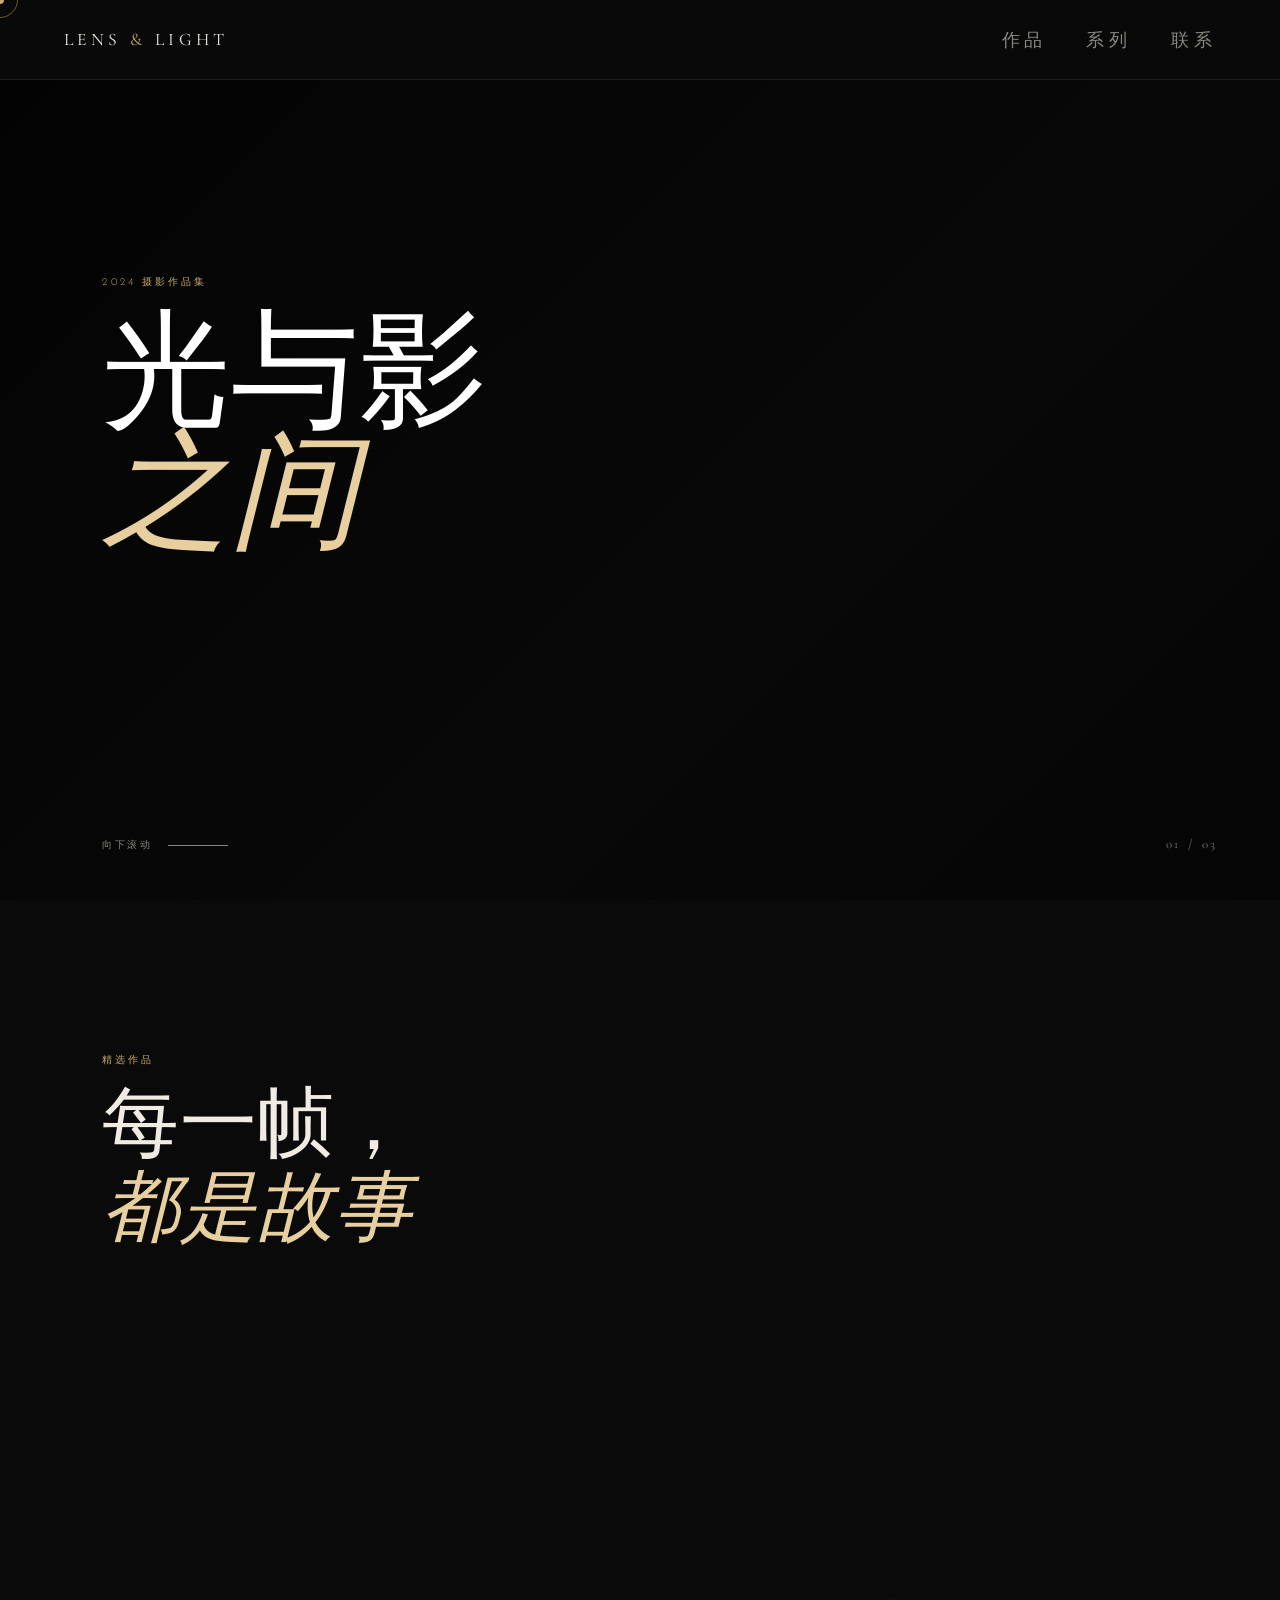
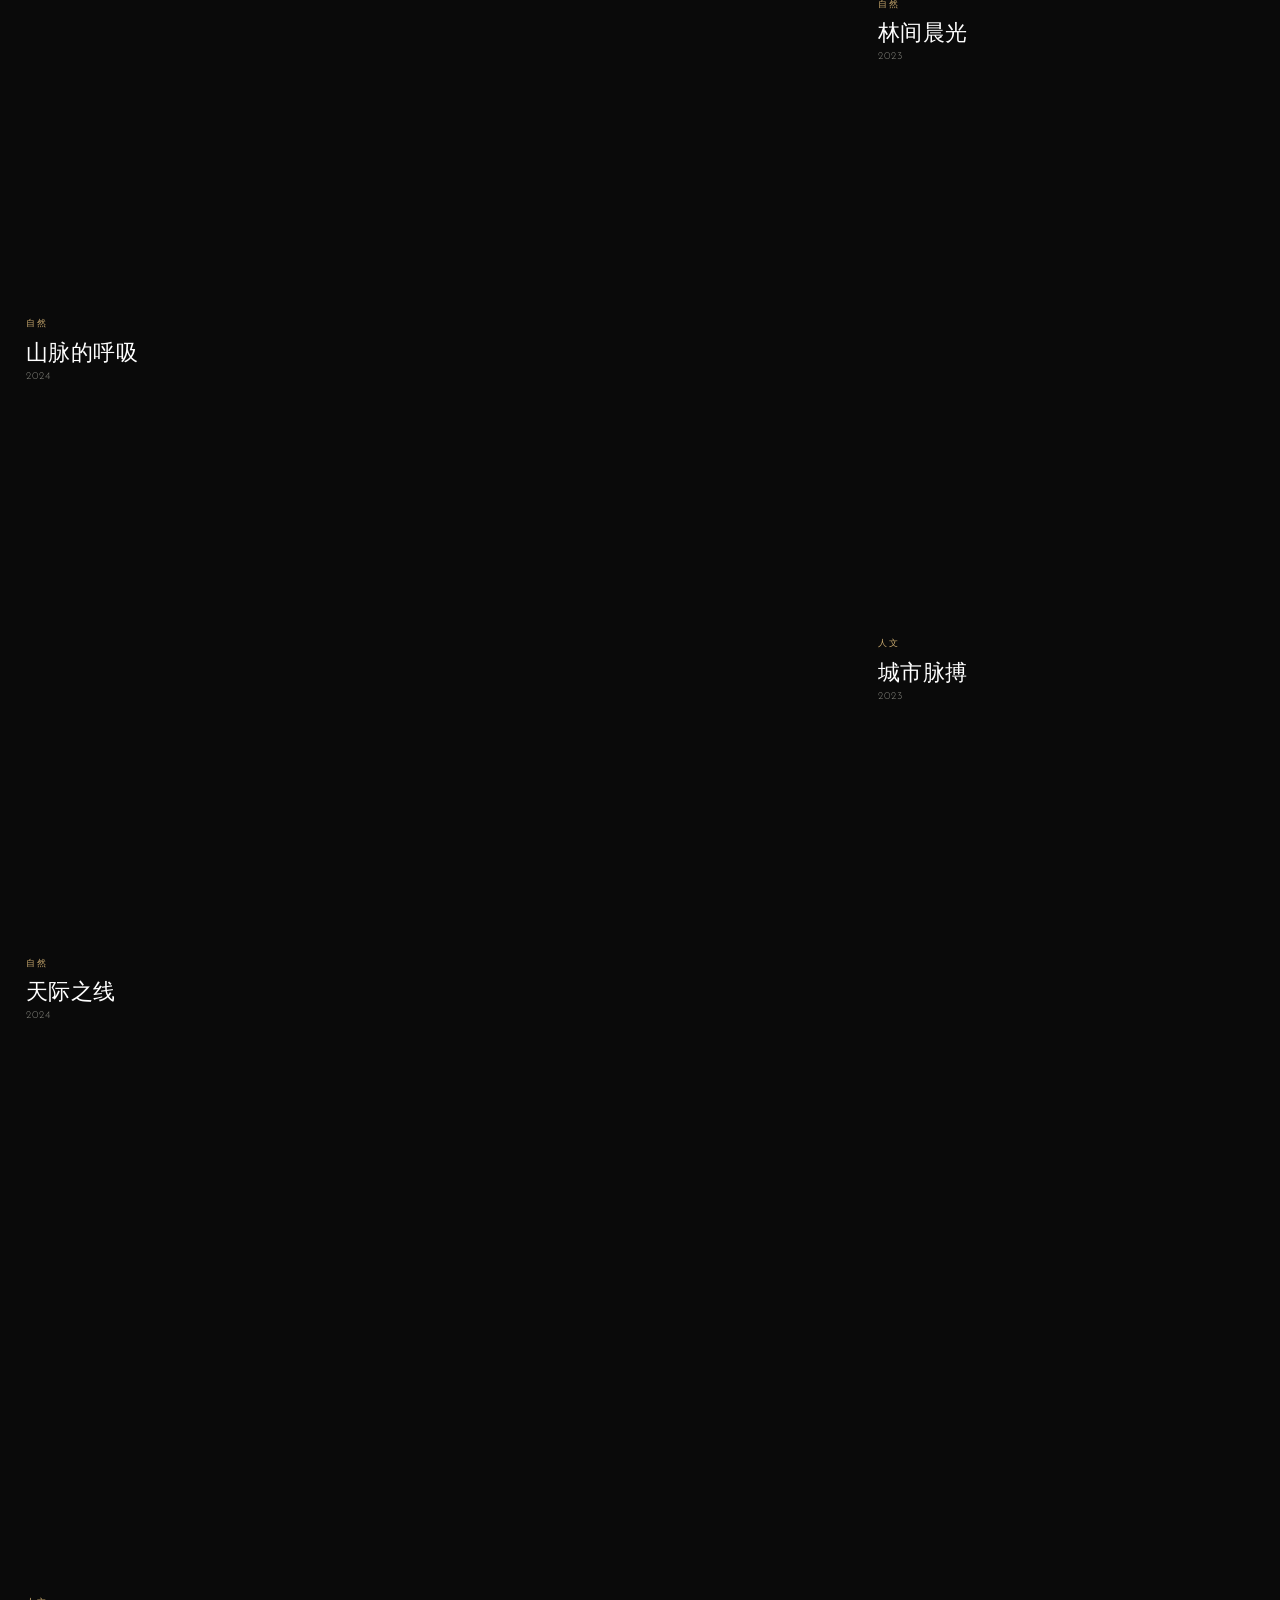
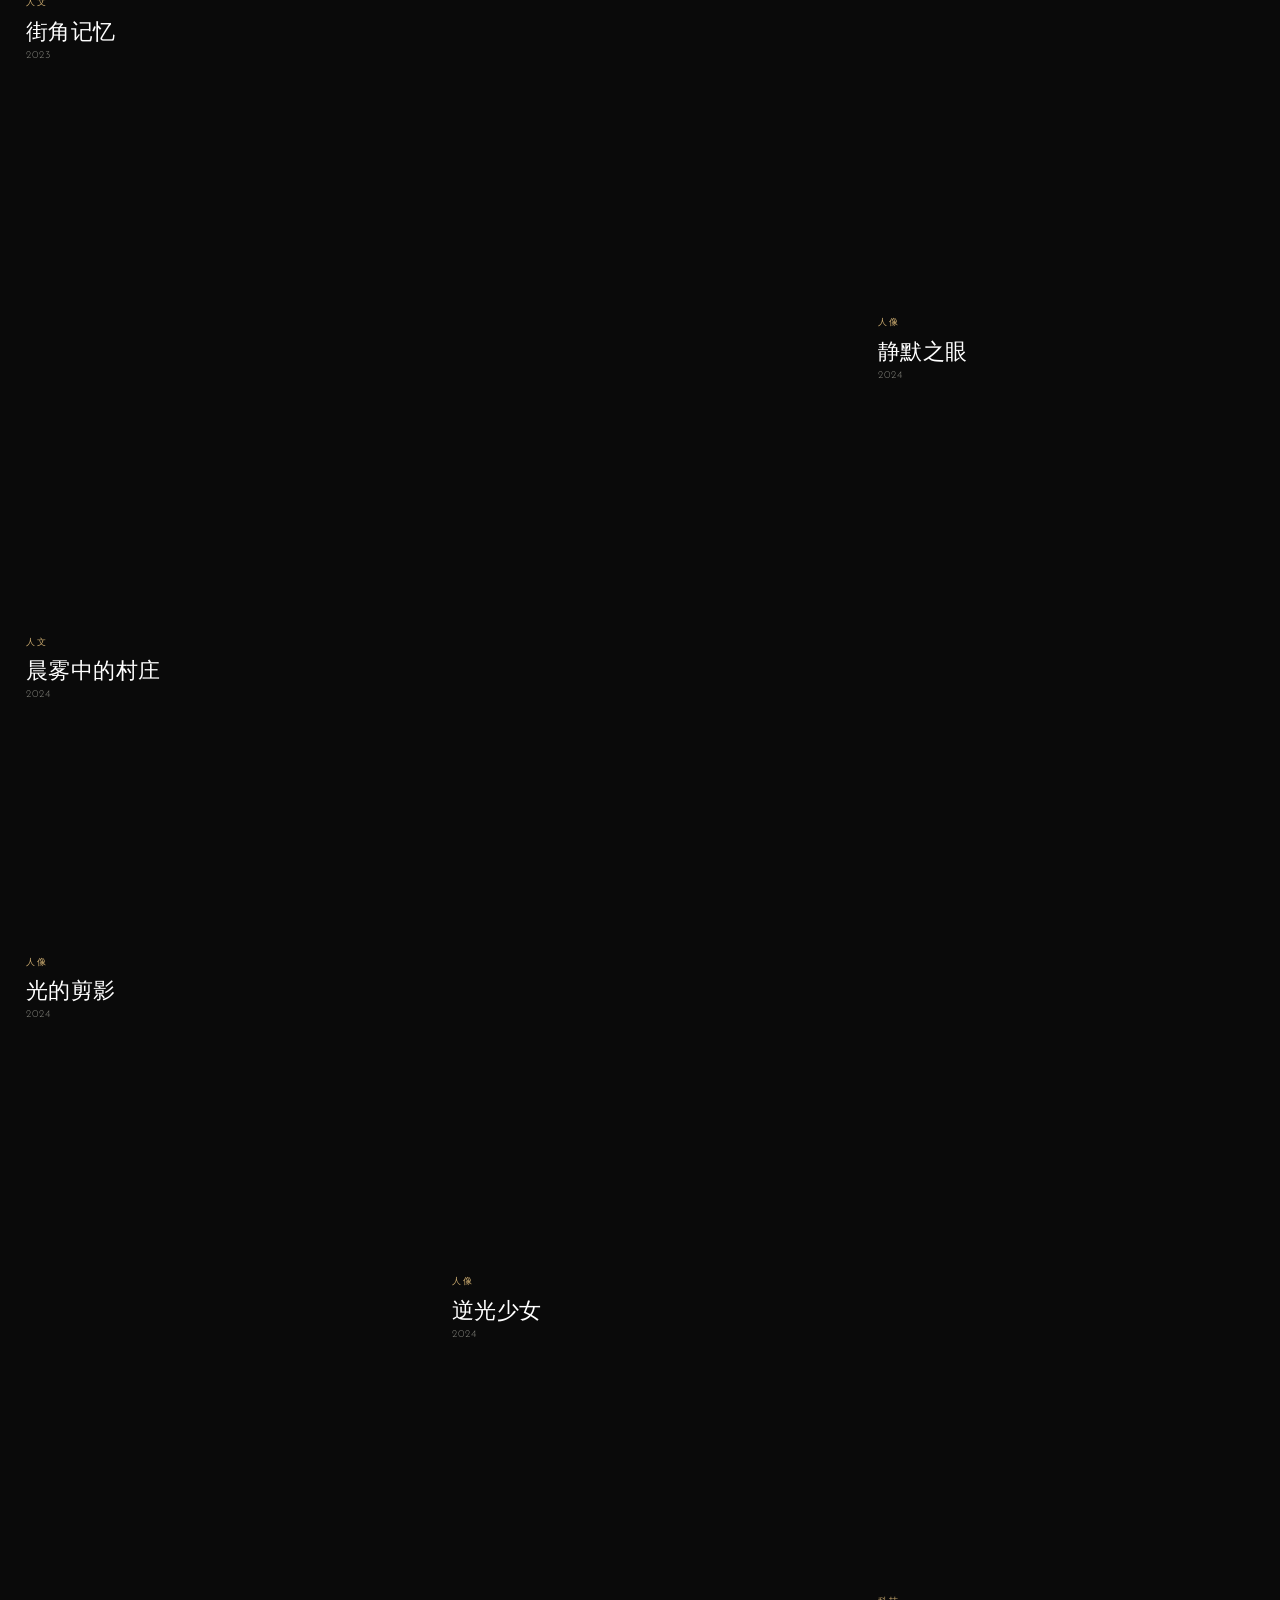
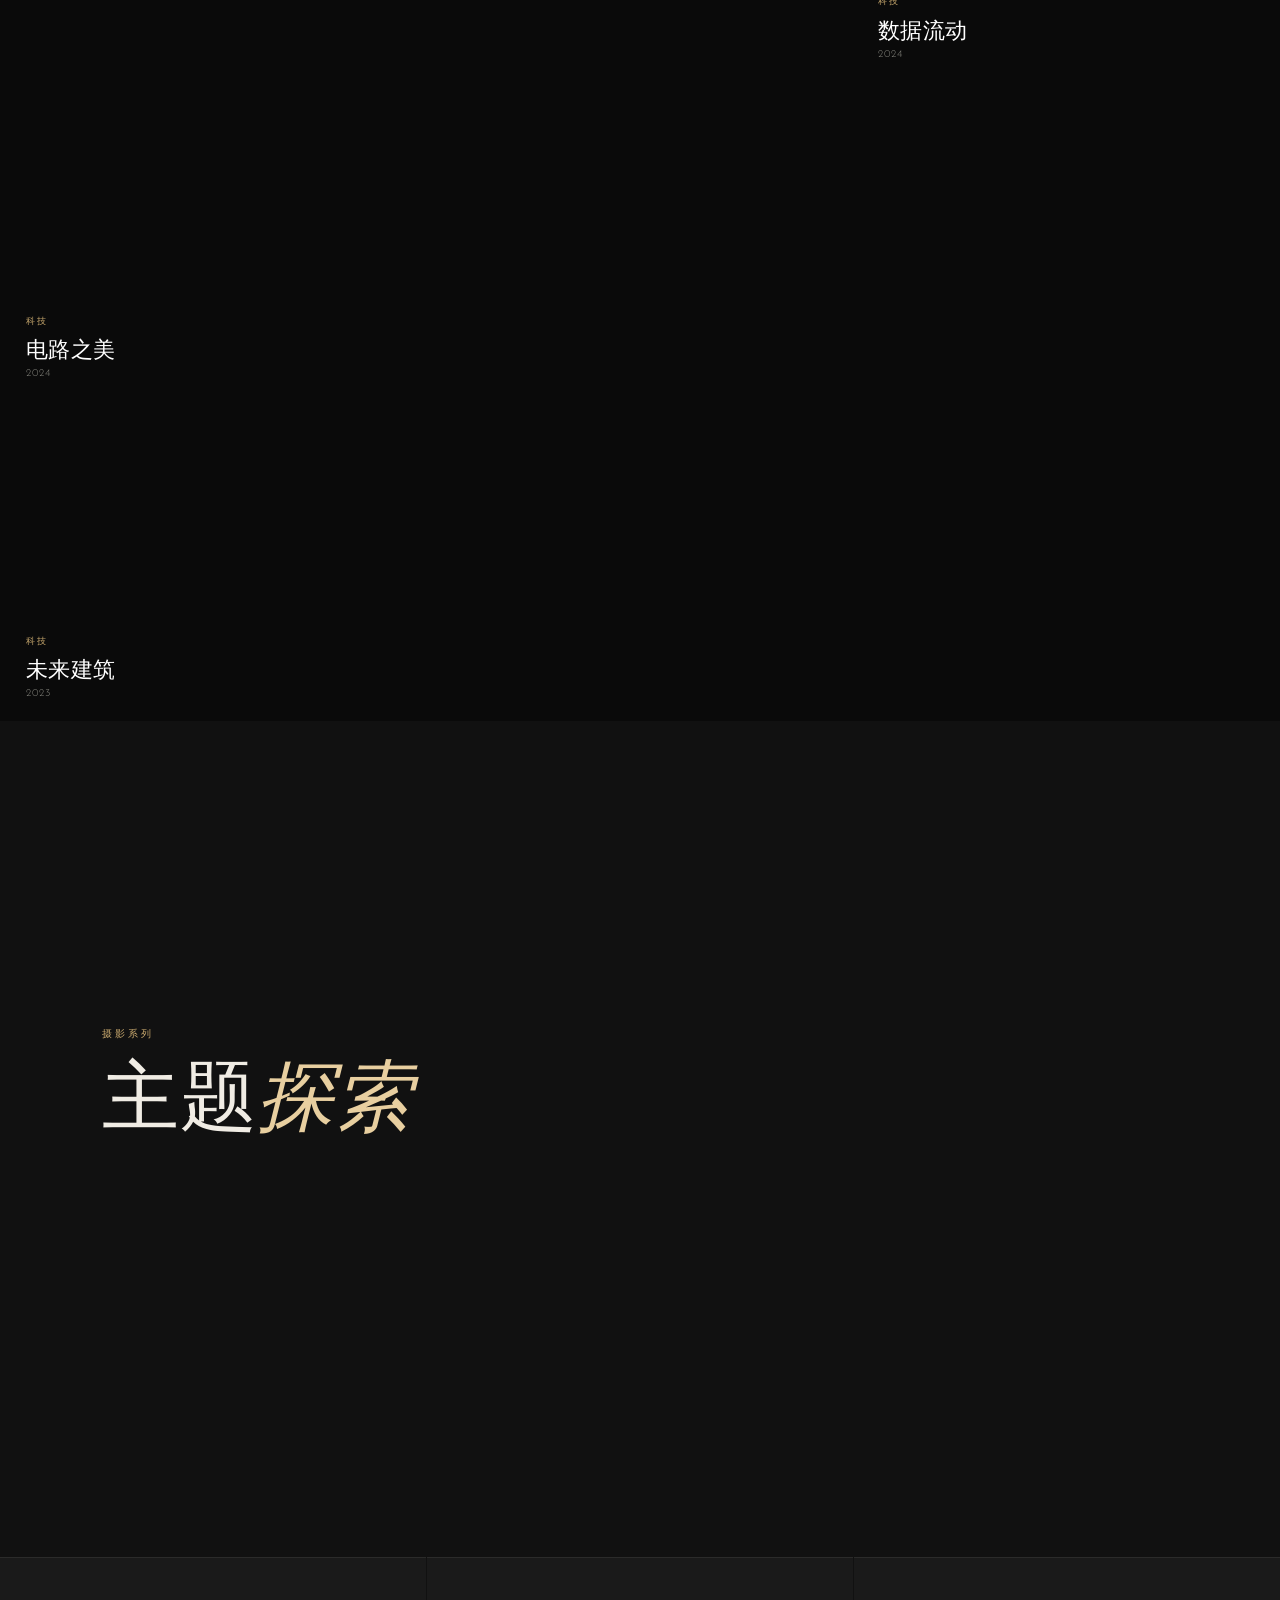
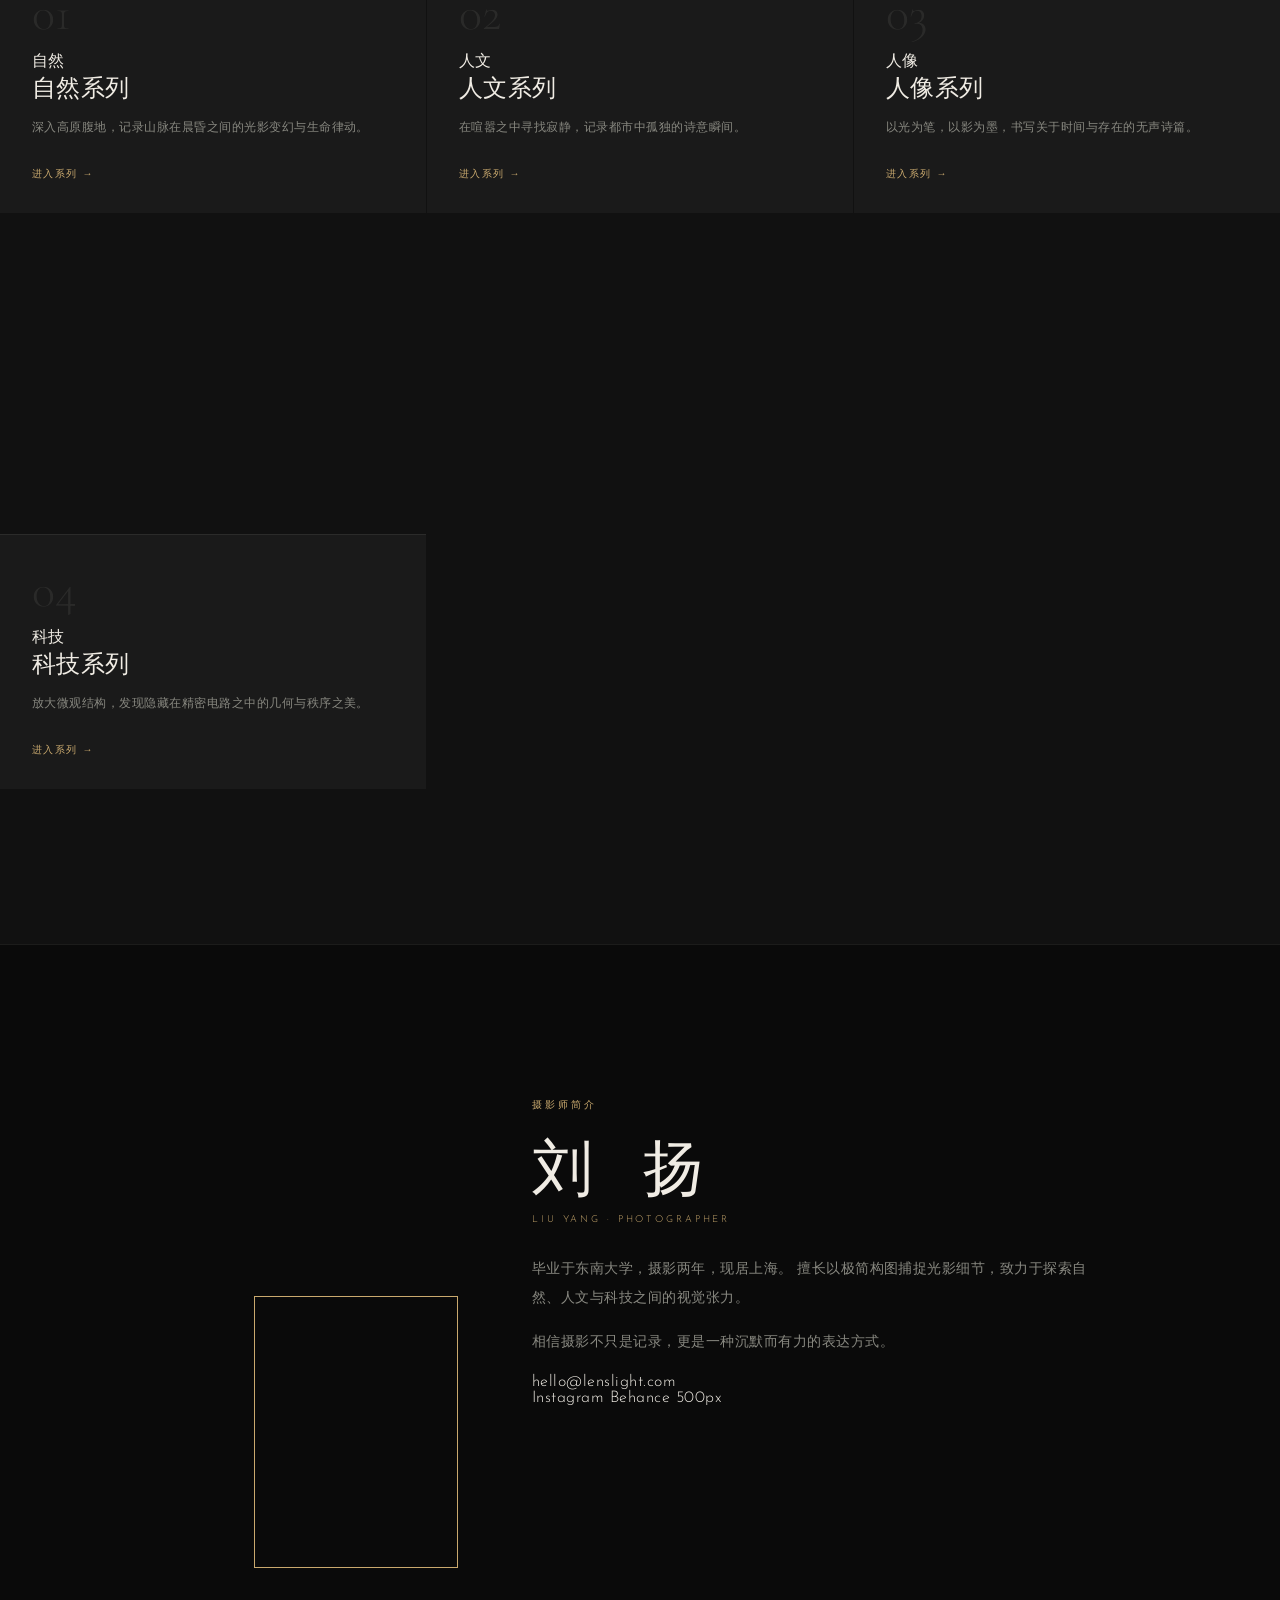
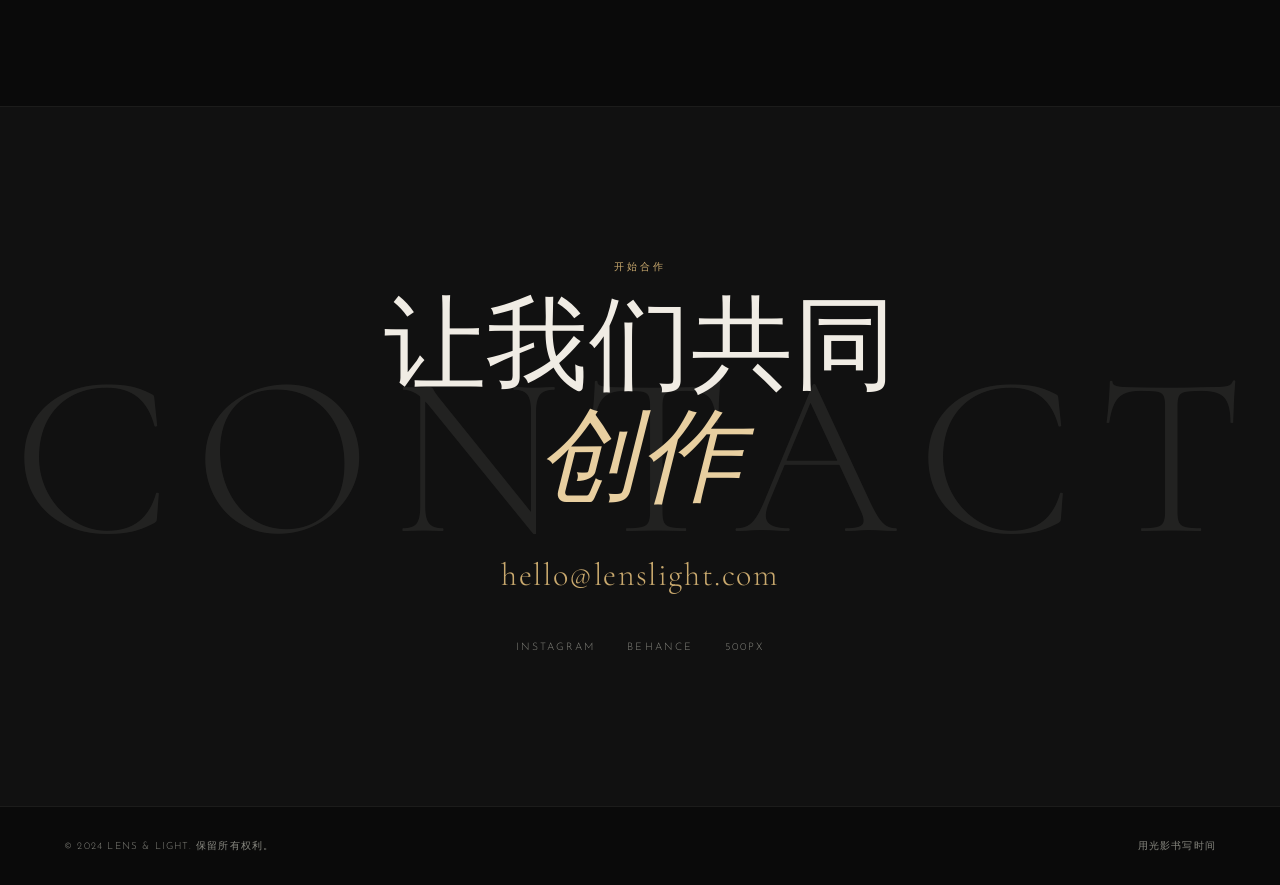
==== index.html @ 9918aa17 "Update index.html" ====
<!DOCTYPE html>
<html lang="zh">
<head>
  <meta charset="UTF-8" />
  <meta name="viewport" content="width=device-width, initial-scale=1.0" />
  <title>LENS & LIGHT — 摄影作品集</title>
  <link rel="stylesheet" href="style.css" />
  <link rel="preconnect" href="https://fonts.googleapis.com" />
  <link rel="preconnect" href="https://fonts.gstatic.com" crossorigin />
  <link href="https://fonts.googleapis.com/css2?family=Cormorant+Garamond:ital,wght@0,300;0,400;0,600;1,300;1,400&family=Josefin+Sans:wght@100;300;400&display=swap" rel="stylesheet" />
</head>
<body>

  <!-- Custom Cursor -->
  <div class="cursor" id="cursor"></div>
  <div class="cursor-follower" id="cursorFollower"></div>

  <!-- Preloader -->
  <div class="preloader" id="preloader">
    <div class="preloader-inner">
      <div class="preloader-logo">L&L</div>
      <div class="preloader-bar"><span></span></div>
    </div>
  </div>

  <!-- Navigation -->
  <nav class="nav" id="nav">
    <div class="nav-logo">LENS <em>&</em> LIGHT</div>
    <div class="nav-menu" id="navMenu">
      <a href="#work" class="nav-link">作品</a>
      <a href="#series" class="nav-link">系列</a>
      <a href="#photographer-intro" class="nav-link">联系</a>
    </div>
    <div class="nav-toggle" id="navToggle">
      <span></span><span></span>
    </div>
  </nav>

  <!-- Hero -->
  <section class="hero" id="hero">
    <div class="hero-bg">
      <div class="hero-img hero-img--1"></div>
      <div class="hero-img hero-img--2"></div>
      <div class="hero-img hero-img--3"></div>
    </div>
    <div class="hero-content">
      <p class="hero-eyebrow reveal">2024 摄影作品集</p>
      <h1 class="hero-title reveal">
        <span>光与影</span>
        <em>之间</em>
      </h1>
      <p class="hero-sub reveal">捕捉稍纵即逝的瞬间，探索光影的极致之美</p>
      <a href="#work" class="hero-cta reveal">
        <span>探索作品</span>
        <svg viewBox="0 0 24 24" fill="none" stroke="currentColor" stroke-width="1"><line x1="5" y1="12" x2="19" y2="12"/><polyline points="12 5 19 12 12 19"/></svg>
      </a>
    </div>
    <div class="hero-scroll">
      <span>向下滚动</span>
      <div class="hero-scroll-line"></div>
    </div>
    <div class="hero-counter">
      <span id="heroCounter">01</span>
      <span class="hero-counter-sep">/</span>
      <span>03</span>
    </div>
  </section>

  <!-- Featured Work -->
  <section class="work" id="work">
    <div class="section-header">
      <p class="section-label reveal">精选作品</p>
      <h2 class="section-title reveal">每一帧，<br><em>都是故事</em></h2>
    </div>

    <div class="gallery" id="gallery">
      <!-- 自然 -->
      <div class="gallery-item gallery-item--large" data-category="自然">
        <div class="gallery-img" style="background-image:url('https://images.unsplash.com/photo-1506905925346-21bda4d32df4?w=1200&q=80')"></div>
        <div class="gallery-info"><span class="gallery-cat">自然</span><h3>山脉的呼吸</h3><p>2024</p></div>
      </div>
      <div class="gallery-item" data-category="自然">
        <div class="gallery-img" style="background-image:url('https://images.unsplash.com/photo-1441974231531-c6227db76b6e?w=800&q=80')"></div>
        <div class="gallery-info"><span class="gallery-cat">自然</span><h3>林间晨光</h3><p>2023</p></div>
      </div>
      <div class="gallery-item gallery-item--wide" data-category="自然">
        <div class="gallery-img" style="background-image:url('https://images.unsplash.com/photo-1469474968028-56623f02e42e?w=1400&q=80')"></div>
        <div class="gallery-info"><span class="gallery-cat">自然</span><h3>天际之线</h3><p>2024</p></div>
      </div>

      <!-- 人文 -->
      <div class="gallery-item" data-category="人文">
        <div class="gallery-img" style="background-image:url('https://images.unsplash.com/photo-1477959858617-67f85cf4f1df?w=800&q=80')"></div>
        <div class="gallery-info"><span class="gallery-cat">人文</span><h3>城市脉搏</h3><p>2023</p></div>
      </div>
      <div class="gallery-item gallery-item--large" data-category="人文">
        <div class="gallery-img" style="background-image:url('https://images.unsplash.com/photo-1519125323398-675f0ddb6308?w=1200&q=80')"></div>
        <div class="gallery-info"><span class="gallery-cat">人文</span><h3>街角记忆</h3><p>2023</p></div>
      </div>
      <div class="gallery-item gallery-item--wide" data-category="人文">
        <div class="gallery-img" style="background-image:url('https://images.unsplash.com/photo-1502082553048-f009c37129b9?w=1400&q=80')"></div>
        <div class="gallery-info"><span class="gallery-cat">人文</span><h3>晨雾中的村庄</h3><p>2024</p></div>
      </div>

      <!-- 人像 -->
      <div class="gallery-item" data-category="人像">
        <div class="gallery-img" style="background-image:url('https://images.unsplash.com/photo-1531746020798-e6953c6e8e04?w=800&q=80')"></div>
        <div class="gallery-info"><span class="gallery-cat">人像</span><h3>静默之眼</h3><p>2024</p></div>
      </div>
      <div class="gallery-item" data-category="人像">
        <div class="gallery-img" style="background-image:url('https://images.unsplash.com/photo-1517841905240-472988babdf9?w=800&q=80')"></div>
        <div class="gallery-info"><span class="gallery-cat">人像</span><h3>光的剪影</h3><p>2024</p></div>
      </div>
      <div class="gallery-item gallery-item--wide" data-category="人像">
        <div class="gallery-img" style="background-image:url('https://images.unsplash.com/photo-1500622944204-b135684e99fd?w=1400&q=80')"></div>
        <div class="gallery-info"><span class="gallery-cat">人像</span><h3>逆光少女</h3><p>2024</p></div>
      </div>

      <!-- 科技 -->
      <div class="gallery-item gallery-item--large" data-category="科技">
        <div class="gallery-img" style="background-image:url('https://images.unsplash.com/photo-1518770660439-4636190af475?w=1200&q=80')"></div>
        <div class="gallery-info"><span class="gallery-cat">科技</span><h3>电路之美</h3><p>2024</p></div>
      </div>
      <div class="gallery-item" data-category="科技">
        <div class="gallery-img" style="background-image:url('https://images.unsplash.com/photo-1635070041078-e363dbe005cb?w=800&q=80')"></div>
        <div class="gallery-info"><span class="gallery-cat">科技</span><h3>数据流动</h3><p>2024</p></div>
      </div>
      <div class="gallery-item" data-category="科技">
        <div class="gallery-img" style="background-image:url('https://images.unsplash.com/photo-1561736778-92e52a7769ef?w=800&q=80')"></div>
        <div class="gallery-info"><span class="gallery-cat">科技</span><h3>未来建筑</h3><p>2023</p></div>
      </div>
    </div>
  </section>

  <!-- Series -->
  <section class="series" id="series">
    <div class="section-header">
      <p class="section-label reveal">摄影系列</p>
      <h2 class="section-title reveal">主题<em>探索</em></h2>
    </div>

    <div class="series-grid" id="seriesGrid">
      <div class="series-card reveal" data-series-category="自然">
        <a href="series-nature.html" class="series-card-link">
          <div class="series-img" style="background-image:url('https://images.unsplash.com/photo-1506905925346-21bda4d32df4?w=800&q=80')"></div>
          <div class="series-content">
            <span class="series-num">01</span>
            <span class="series-cat-tag">自然</span>
            <h3>自然系列</h3>
            <p>深入高原腹地，记录山脉在晨昏之间的光影变幻与生命律动。</p>
            <span class="series-link">进入系列 →</span>
          </div>
        </a>
      </div>
      <div class="series-card reveal" data-series-category="人文">
        <a href="series-humanistic.html" class="series-card-link">
          <div class="series-img" style="background-image:url('https://images.unsplash.com/photo-1519125323398-675f0ddb6308?w=800&q=80')"></div>
          <div class="series-content">
            <span class="series-num">02</span>
            <span class="series-cat-tag">人文</span>
            <h3>人文系列</h3>
            <p>在喧嚣之中寻找寂静，记录都市中孤独的诗意瞬间。</p>
            <span class="series-link">进入系列 →</span>
          </div>
        </a>
      </div>
      <div class="series-card reveal" data-series-category="人像">
        <a href="series-portrait.html" class="series-card-link">
          <div class="series-img" style="background-image:url('https://images.unsplash.com/photo-1500622944204-b135684e99fd?w=800&q=80')"></div>
          <div class="series-content">
            <span class="series-num">03</span>
            <span class="series-cat-tag">人像</span>
            <h3>人像系列</h3>
            <p>以光为笔，以影为墨，书写关于时间与存在的无声诗篇。</p>
            <span class="series-link">进入系列 →</span>
          </div>
        </a>
      </div>
      <div class="series-card reveal" data-series-category="科技">
        <a href="series-tech.html" class="series-card-link">
          <div class="series-img" style="background-image:url('https://images.unsplash.com/photo-1518770660439-4636190af475?w=800&q=80')"></div>
          <div class="series-content">
            <span class="series-num">04</span>
            <span class="series-cat-tag">科技</span>
            <h3>科技系列</h3>
            <p>放大微观结构，发现隐藏在精密电路之中的几何与秩序之美。</p>
            <span class="series-link">进入系列 →</span>
          </div>
        </a>
      </div>
    </div>
  </section>

  <!-- 摄影师介绍 -->
  <section class="photographer-intro" id="photographer-intro">
    <div class="intro-inner">
      <div class="intro-portrait reveal">
        <div class="intro-portrait-img" style="background-image:url('https://images.unsplash.com/photo-1507003211169-0a1dd7228f2d?w=600&q=80')"></div>
        <div class="intro-portrait-frame"></div>
      </div>
      <div class="intro-content">
        <p class="section-label reveal">摄影师简介</p>
        <h2 class="intro-name reveal">刘 扬</h2>
        <p class="intro-en reveal">LIU YANG · PHOTOGRAPHER</p>
        <p class="intro-bio reveal">
          毕业于东南大学，摄影两年，现居上海。
          擅长以极简构图捕捉光影细节，致力于探索自然、人文与科技之间的视觉张力。
        </p>
        <p class="intro-bio reveal">
          相信摄影不只是记录，更是一种沉默而有力的表达方式。
        </p>
        <div class="intro-contact reveal">
          <a href="mailto:hello@lenslight.com" class="intro-email">hello@lenslight.com</a>
          <div class="intro-social">
            <a href="#">Instagram</a>
            <a href="#">Behance</a>
            <a href="#">500px</a>
          </div>
        </div>
      </div>
    </div>
  </section>

  <!-- Contact -->
  <section class="contact" id="contact">
    <div class="contact-inner">
      <p class="section-label reveal">开始合作</p>
      <h2 class="contact-title reveal">让我们共同<br><em>创作</em></h2>
      <a href="mailto:hello@lenslight.com" class="contact-email reveal">hello@lenslight.com</a>
      <div class="contact-social reveal">
        <a href="#">Instagram</a>
        <a href="#">Behance</a>
        <a href="#">500px</a>
      </div>
    </div>
  </section>

  <!-- Footer -->
  <footer class="footer">
    <p>© 2024 LENS & LIGHT. 保留所有权利。</p>
    <p>用光影书写时间</p>
  </footer>

  <!-- Lightbox -->
  <div class="lightbox" id="lightbox">
    <button class="lightbox-close" id="lightboxClose">✕</button>
    <div class="lightbox-img" id="lightboxImg"></div>
    <div class="lightbox-caption" id="lightboxCaption"></div>
  </div>

  <script src="script.js"></script>
</body>
</html>
---- style.css ----
/* =============================================
   LENS & LIGHT — Photography Portfolio
   style.css
============================================= */

/* ---- CSS Variables ---- */
:root {
  --bg: #0a0a0a;
  --surface: #111111;
  --surface2: #1a1a1a;
  --text: #f0ece4;
  --text-muted: #888880;
  --accent: #c9a96e;
  --accent-light: #e8cfa0;
  --white: #ffffff;
  --border: rgba(240,236,228,0.08);

  --font-display: 'Cormorant Garamond', Georgia, serif;
  --font-ui: 'Josefin Sans', sans-serif;

  --ease-out-expo: cubic-bezier(0.16, 1, 0.3, 1);
  --ease-in-out: cubic-bezier(0.65, 0, 0.35, 1);

  --nav-h: 80px;
  --section-pad: clamp(80px, 12vw, 160px);
}

/* ---- Reset ---- */
*, *::before, *::after { box-sizing: border-box; margin: 0; padding: 0; }
html { scroll-behavior: smooth; font-size: 16px; }
body {
  background: var(--bg);
  color: var(--text);
  font-family: var(--font-ui);
  font-weight: 300;
  letter-spacing: 0.03em;
  overflow-x: hidden;
  cursor: none;
}
a { color: inherit; text-decoration: none; }
img { display: block; width: 100%; }

/* ---- Custom Cursor ---- */
.cursor {
  position: fixed;
  width: 8px; height: 8px;
  background: var(--accent);
  border-radius: 50%;
  pointer-events: none;
  z-index: 9999;
  transform: translate(-50%, -50%);
  transition: width 0.3s, height 0.3s, background 0.3s;
  mix-blend-mode: normal;
}
.cursor-follower {
  position: fixed;
  width: 36px; height: 36px;
  border: 1px solid rgba(201,169,110,0.5);
  border-radius: 50%;
  pointer-events: none;
  z-index: 9998;
  transform: translate(-50%, -50%);
  transition: transform 0.12s var(--ease-out-expo), width 0.4s, height 0.4s, border-color 0.3s;
}
body:has(.gallery-item:hover) .cursor { width: 4px; height: 4px; }
body:has(.gallery-item:hover) .cursor-follower { width: 80px; height: 80px; border-color: var(--accent); }
@media (pointer: coarse) { .cursor, .cursor-follower { display: none; } body { cursor: auto; } }

/* ---- Preloader ---- */
.preloader {
  position: fixed; inset: 0;
  background: var(--bg);
  z-index: 10000;
  display: flex; align-items: center; justify-content: center;
  transition: opacity 0.8s var(--ease-in-out), visibility 0.8s;
}
.preloader.hidden { opacity: 0; visibility: hidden; }
.preloader-inner { text-align: center; }
.preloader-logo {
  font-family: var(--font-display);
  font-size: clamp(2.5rem, 8vw, 5rem);
  font-weight: 300;
  color: var(--accent);
  letter-spacing: 0.2em;
  margin-bottom: 2rem;
  animation: pulse 1.5s ease-in-out infinite;
}
@keyframes pulse { 0%,100%{opacity:0.6} 50%{opacity:1} }
.preloader-bar {
  width: 200px; height: 1px;
  background: var(--border);
  margin: 0 auto;
  overflow: hidden;
}
.preloader-bar span {
  display: block; height: 100%;
  background: var(--accent);
  animation: barLoad 2s var(--ease-out-expo) forwards;
}
@keyframes barLoad { from{width:0} to{width:100%} }

/* ---- Navigation ---- */
.nav {
  position: fixed; top: 0; left: 0; right: 0;
  height: var(--nav-h);
  display: flex; align-items: center; justify-content: space-between;
  padding: 0 clamp(1.5rem, 5vw, 4rem);
  z-index: 1000;
  background: rgba(10,10,10,0.96);
  backdrop-filter: blur(20px);
  border-bottom: 1px solid var(--border);
}
.nav-logo {
  font-family: var(--font-display);
  font-size: 1.1rem;
  font-weight: 400;
  letter-spacing: 0.25em;
  color: var(--text);
}
.nav-logo em { color: var(--accent); font-style: normal; }
.nav-menu { display: flex; gap: 2.5rem; }
.nav-link {
  font-family: var(--font-display);
  font-size: 1.1rem;
  font-weight: 400;
  letter-spacing: 0.25em;
  text-transform: none;
  color: #ffffff;
  position: relative;
  transition: color 0.3s;
}
.nav-link::after {
  content: '';
  position: absolute; bottom: -4px; left: 0; right: 0;
  height: 1px;
  background: var(--accent);
  transform: scaleX(0);
  transform-origin: right;
  transition: transform 0.4s var(--ease-out-expo);
}
.nav-link:hover { color: var(--accent); }
.nav-link:hover::after { transform: scaleX(1); transform-origin: left; }

.nav-toggle {
  display: none;
  flex-direction: column; gap: 6px;
  cursor: pointer; padding: 4px;
}
.nav-toggle span {
  display: block; width: 24px; height: 1px;
  background: var(--text);
  transition: transform 0.4s, opacity 0.4s;
}

/* ---- Reveal Animation ---- */
.reveal {
  opacity: 0;
  transform: translateY(40px);
  transition: opacity 0.9s var(--ease-out-expo), transform 0.9s var(--ease-out-expo);
}
.reveal.visible { opacity: 1; transform: translateY(0); }

/* ---- Hero ---- */
.hero {
  position: relative;
  height: 100vh; min-height: 600px;
  overflow: hidden;
  display: flex; align-items: center;
}
.hero-bg { position: absolute; inset: 0; }
.hero-img {
  position: absolute; inset: 0;
  background-size: cover;
  background-position: center;
  opacity: 0;
  transition: opacity 1.5s ease, transform 8s ease;
  transform: scale(1.05);
}
.hero-img.active { opacity: 1; transform: scale(1); }
.hero-img--1 { background-image: url('https://images.unsplash.com/photo-1469474968028-56623f02e42e?w=1800&q=85'); }
.hero-img--2 { background-image: url('https://images.unsplash.com/photo-1506905925346-21bda4d32df4?w=1800&q=85'); }
.hero-img--3 { background-image: url('https://images.unsplash.com/photo-1477959858617-67f85cf4f1df?w=1800&q=85'); }
.hero::after {
  content: '';
  position: absolute; inset: 0;
  background: linear-gradient(135deg, rgba(0,0,0,0.7) 0%, rgba(0,0,0,0.2) 60%, rgba(0,0,0,0.5) 100%);
}
.hero-content {
  position: relative; z-index: 2;
  padding: 0 clamp(1.5rem, 8vw, 8rem);
  padding-top: var(--nav-h);
}
.hero-eyebrow {
  font-size: 0.65rem;
  letter-spacing: 0.3em;
  text-transform: uppercase;
  color: var(--accent);
  margin-bottom: 1.5rem;
}
.hero-title {
  font-family: var(--font-display);
  font-size: clamp(4rem, 10vw, 9rem);
  font-weight: 300;
  line-height: 0.95;
  margin-bottom: 1.5rem;
  color: var(--white);
}
.hero-title span { display: block; }
.hero-title em {
  display: block;
  font-style: italic;
  color: var(--accent-light);
  font-weight: 300;
}
.hero-sub {
  font-size: clamp(0.8rem, 1.5vw, 0.95rem);
  color: rgba(240,236,228,0.7);
  letter-spacing: 0.08em;
  max-width: 360px;
  margin-bottom: 3rem;
  line-height: 1.8;
}
.hero-cta {
  display: inline-flex; align-items: center; gap: 0.8rem;
  font-size: 0.7rem;
  letter-spacing: 0.2em;
  text-transform: uppercase;
  color: var(--text);
  border: 1px solid rgba(240,236,228,0.3);
  padding: 1rem 2rem;
  transition: background 0.4s, border-color 0.4s, color 0.4s;
}
.hero-cta:hover {
  background: var(--accent);
  border-color: var(--accent);
  color: var(--bg);
}
.hero-cta svg { width: 16px; height: 16px; transition: transform 0.3s; }
.hero-cta:hover svg { transform: translateX(4px); }

.hero-scroll {
  position: absolute; bottom: 3rem; left: clamp(1.5rem, 8vw, 8rem);
  z-index: 2;
  display: flex; align-items: center; gap: 1rem;
  font-size: 0.6rem; letter-spacing: 0.25em; text-transform: uppercase;
  color: var(--text-muted);
}
.hero-scroll-line {
  width: 60px; height: 1px;
  background: var(--text-muted);
  position: relative; overflow: hidden;
}
.hero-scroll-line::after {
  content: '';
  position: absolute; top: 0; left: -100%;
  width: 100%; height: 100%;
  background: var(--accent);
  animation: scrollLine 2s ease-in-out infinite;
}
@keyframes scrollLine { 0%{left:-100%} 100%{left:100%} }

.hero-counter {
  position: absolute; bottom: 3rem; right: clamp(1.5rem, 5vw, 4rem);
  z-index: 2;
  font-family: var(--font-display);
  font-size: 0.8rem;
  color: var(--text-muted);
  letter-spacing: 0.1em;
}
.hero-counter-sep { margin: 0 0.3rem; }

/* ---- Section Shared ---- */
.section-label {
  font-size: 0.6rem;
  letter-spacing: 0.3em;
  text-transform: uppercase;
  color: var(--accent);
  margin-bottom: 1rem;
}
.section-title {
  font-family: var(--font-display);
  font-size: clamp(2.5rem, 6vw, 5.5rem);
  font-weight: 300;
  line-height: 1.1;
  margin-bottom: 3rem;
}
.section-title em { font-style: italic; color: var(--accent-light); }
.section-header {
  padding: var(--section-pad) clamp(1.5rem, 8vw, 8rem) 4rem;
}

/* ---- Work / Gallery ---- */
.work { background: var(--bg); }
.gallery {
  display: grid;
  grid-template-columns: repeat(3, 1fr);
  gap: 2px;
  padding: 0 2px 2px;
}
.gallery-item {
  position: relative;
  overflow: hidden;
  aspect-ratio: 4/3;
  cursor: pointer;
}
.gallery-item--large { grid-column: span 2; }
.gallery-item--wide { grid-column: span 2; }
.gallery-img {
  width: 100%; height: 100%;
  background-size: cover;
  background-position: center;
  transition: transform 0.8s var(--ease-out-expo);
}
.gallery-item:hover .gallery-img { transform: scale(1.06); }
.gallery-overlay {
  display: none;
}
.gallery-info {
  position: absolute; bottom: 0; left: 0; right: 0;
  padding: 1.2rem 1.5rem;
  background: rgba(10,10,10,0.72);
  opacity: 1;
  transform: none;
}
.gallery-item:hover .gallery-info { opacity: 1; transform: none; }
.gallery-cat {
  display: inline-block;
  font-size: 0.55rem; letter-spacing: 0.2em; text-transform: uppercase;
  color: var(--accent);
  margin-bottom: 0.4rem;
}
.gallery-info h3 {
  font-family: var(--font-display);
  font-size: 1.4rem; font-weight: 300;
  color: var(--white);
  margin-bottom: 0.2rem;
}
.gallery-info p { font-size: 0.65rem; color: var(--text-muted); letter-spacing: 0.1em; }

/* ---- Series ---- */
.series { padding: var(--section-pad) 0; background: var(--surface); }
.series .section-header { padding-bottom: 3rem; }
.series-grid {
  display: grid;
  grid-template-columns: repeat(3, 1fr);
  gap: 1px;
  margin: 0 0 2px;
}
.series-card {
  position: relative;
  overflow: hidden;
  display: flex;
  flex-direction: column;
}
.series-img {
  height: 320px;
  background-size: cover;
  background-position: center;
  transition: transform 0.8s var(--ease-out-expo);
}
.series-card:hover .series-img { transform: scale(1.04); }
.series-content {
  background: var(--surface2);
  padding: 2rem;
  flex: 1;
  border-top: 1px solid var(--border);
}
.series-num {
  display: block;
  font-family: var(--font-display);
  font-size: 3rem; font-weight: 300;
  color: var(--border);
  line-height: 1;
  margin-bottom: 0.8rem;
  transition: color 0.4s;
}
.series-card:hover .series-num { color: rgba(201,169,110,0.2); }
.series-content h3 {
  font-family: var(--font-display);
  font-size: 1.5rem; font-weight: 400;
  margin-bottom: 0.8rem;
}
.series-content p {
  font-size: 0.78rem; line-height: 1.9;
  color: var(--text-muted);
  margin-bottom: 1.5rem;
}
.series-link {
  font-size: 0.62rem; letter-spacing: 0.15em; text-transform: uppercase;
  color: var(--accent);
  transition: letter-spacing 0.3s;
}
.series-link:hover { letter-spacing: 0.25em; }

/* ---- Stats ---- */
.stats {
  background: var(--accent);
  padding: clamp(3rem, 8vw, 6rem) clamp(1.5rem, 8vw, 8rem);
}
.stats-grid {
  display: grid;
  grid-template-columns: repeat(4, 1fr);
  gap: 2rem;
  text-align: center;
}
.stat-item {}
.stat-num {
  display: block;
  font-family: var(--font-display);
  font-size: clamp(3rem, 6vw, 5rem);
  font-weight: 300;
  color: var(--bg);
  line-height: 1;
  margin-bottom: 0.5rem;
}
.stat-label {
  display: block;
  font-size: 0.65rem; letter-spacing: 0.2em; text-transform: uppercase;
  color: rgba(10,10,10,0.6);
}

/* ---- About ---- */
.about {
  display: grid;
  grid-template-columns: 1fr 1fr;
  min-height: 80vh;
  background: var(--bg);
}
.about-img {
  position: relative;
  overflow: hidden;
}
.about-img-inner {
  position: absolute; inset: 0;
  background-size: cover;
  background-position: center;
  transition: transform 8s ease;
}
.about-img:hover .about-img-inner { transform: scale(1.03); }
.about-img-accent {
  position: absolute; bottom: -1px; right: -1px;
  width: 40%; height: 40%;
  border: 1px solid var(--accent);
  pointer-events: none;
}
.about-content {
  display: flex; flex-direction: column; justify-content: center;
  padding: clamp(3rem, 8vw, 7rem);
}
.about-text {
  font-size: clamp(0.82rem, 1.3vw, 0.92rem);
  line-height: 2;
  color: var(--text-muted);
  margin-bottom: 1.2rem;
  max-width: 480px;
}
.about-tags {
  display: flex; flex-wrap: wrap; gap: 0.6rem;
  margin-top: 1.5rem;
}
.about-tags span {
  font-size: 0.6rem; letter-spacing: 0.18em; text-transform: uppercase;
  border: 1px solid var(--border);
  padding: 0.5rem 1rem;
  color: var(--text-muted);
  transition: border-color 0.3s, color 0.3s;
}
.about-tags span:hover { border-color: var(--accent); color: var(--accent); }

/* ---- Contact ---- */
.contact {
  background: var(--surface);
  text-align: center;
  padding: var(--section-pad) clamp(1.5rem, 8vw, 8rem);
  overflow: hidden;
  position: relative;
}
.contact::before {
  content: 'CONTACT';
  position: absolute;
  font-family: var(--font-display);
  font-size: clamp(6rem, 18vw, 18rem);
  font-weight: 300;
  color: var(--border);
  letter-spacing: 0.1em;
  top: 50%; left: 50%;
  transform: translate(-50%, -50%);
  white-space: nowrap;
  pointer-events: none;
  user-select: none;
}
.contact-inner { position: relative; z-index: 1; }
.contact-title {
  font-family: var(--font-display);
  font-size: clamp(3rem, 8vw, 7rem);
  font-weight: 300;
  line-height: 1.1;
  margin-bottom: 2.5rem;
}
.contact-title em { font-style: italic; color: var(--accent-light); }
.contact-email {
  display: inline-block;
  font-family: var(--font-display);
  font-size: clamp(1.2rem, 3vw, 2rem);
  font-weight: 300;
  letter-spacing: 0.05em;
  color: var(--accent);
  margin-bottom: 3rem;
  position: relative;
}
.contact-email::after {
  content: '';
  position: absolute; bottom: -4px; left: 0; right: 100%;
  height: 1px; background: var(--accent);
  transition: right 0.5s var(--ease-out-expo);
}
.contact-email:hover::after { right: 0; }
.contact-social {
  display: flex; justify-content: center; gap: 2rem;
}
.contact-social a {
  font-size: 0.65rem; letter-spacing: 0.2em; text-transform: uppercase;
  color: var(--text-muted);
  transition: color 0.3s;
}
.contact-social a:hover { color: var(--accent); }

/* ---- Footer ---- */
.footer {
  background: var(--bg);
  border-top: 1px solid var(--border);
  padding: 2rem clamp(1.5rem, 5vw, 4rem);
  display: flex; justify-content: space-between; align-items: center;
  flex-wrap: wrap; gap: 1rem;
  font-size: 0.62rem; letter-spacing: 0.12em; text-transform: uppercase;
  color: var(--text-muted);
}

/* ---- Lightbox ---- */
.lightbox {
  position: fixed; inset: 0;
  background: rgba(0,0,0,0.95);
  z-index: 2000;
  display: flex; align-items: center; justify-content: center;
  opacity: 0; visibility: hidden;
  transition: opacity 0.5s, visibility 0.5s;
}
.lightbox.active { opacity: 1; visibility: visible; }
.lightbox-img {
  max-width: 90vw; max-height: 85vh;
  width: 100%; height: 100%;
  background-size: contain;
  background-repeat: no-repeat;
  background-position: center;
  transform: scale(0.9);
  transition: transform 0.5s var(--ease-out-expo);
}
.lightbox.active .lightbox-img { transform: scale(1); }
.lightbox-close {
  position: absolute; top: 2rem; right: 2rem;
  background: none; border: 1px solid var(--border);
  color: var(--text); font-size: 1rem;
  width: 44px; height: 44px;
  cursor: pointer;
  transition: border-color 0.3s, color 0.3s;
}
.lightbox-close:hover { border-color: var(--accent); color: var(--accent); }
.lightbox-caption {
  position: absolute; bottom: 2rem;
  font-family: var(--font-display);
  font-size: 1rem; font-weight: 300; font-style: italic;
  color: var(--text-muted);
  letter-spacing: 0.05em;
}

/* =============================================
   RESPONSIVE
============================================= */

@media (max-width: 1024px) {
  .gallery { grid-template-columns: repeat(2, 1fr); }
  .gallery-item--large { grid-column: span 2; }
  .gallery-item--wide { grid-column: span 2; }
  .series-grid { grid-template-columns: 1fr 1fr; }
  .stats-grid { grid-template-columns: repeat(2, 1fr); gap: 3rem; }
}

@media (max-width: 768px) {
  :root { --nav-h: 64px; }

  /* Nav */
  .nav-menu {
    position: fixed; top: 0; right: -100%;
    width: min(300px, 80vw);
    height: 100vh;
    background: var(--surface);
    flex-direction: column;
    justify-content: center;
    padding: 3rem 2.5rem;
    gap: 2rem;
    transition: right 0.5s var(--ease-out-expo);
    border-left: 1px solid var(--border);
  }
  .nav-menu.open { right: 0; }
  .nav-link { font-size: 0.85rem; }
  .nav-toggle { display: flex; z-index: 10; }
  .nav-toggle.active span:first-child { transform: rotate(45deg) translate(5px, 5px); }
  .nav-toggle.active span:last-child { transform: rotate(-45deg) translate(5px, -5px); }

  /* Gallery */
  .gallery { grid-template-columns: 1fr; }
  .gallery-item--large,
  .gallery-item--wide { grid-column: span 1; }
  .gallery-info { opacity: 1; transform: translateY(0); }
  .gallery-overlay { opacity: 1; }

  /* Series */
  .series-grid { grid-template-columns: 1fr; }
  .series-img { height: 240px; }

  /* About */
  .about { grid-template-columns: 1fr; }
  .about-img { height: 50vw; min-height: 240px; position: relative; }
  .about-img-inner { position: absolute; }
  .about-content { padding: 3rem 1.5rem; }

  /* Contact */
  .contact::before { font-size: 5rem; }

  /* Footer */
  .footer { flex-direction: column; text-align: center; }
}

@media (max-width: 480px) {
  .hero-title { font-size: 3.2rem; }
  .section-title { font-size: 2.5rem; }
  .intro-inner { gap: 2rem; }
}

/* ---- Gallery Filter ---- */
.gallery-filter {
  display: flex;
  gap: 0.5rem;
  flex-wrap: wrap;
  padding: 0 clamp(1.5rem, 8vw, 8rem) 2.5rem;
}
.filter-btn {
  font-family: var(--font-display);
  font-size: 1rem;
  font-weight: 300;
  letter-spacing: 0.12em;
  color: var(--text-muted);
  background: none;
  border: 1px solid var(--border);
  padding: 0.5rem 1.4rem;
  cursor: pointer;
  transition: color 0.3s, border-color 0.3s, background 0.3s;
}
.filter-btn:hover {
  color: var(--text);
  border-color: rgba(240,236,228,0.3);
}
.filter-btn.active {
  color: var(--bg);
  background: var(--accent);
  border-color: var(--accent);
}
.gallery-item.hidden {
  display: none;
}

/* ---- Photographer Intro ---- */
.photographer-intro {
  background: var(--bg);
  border-top: 1px solid var(--border);
  border-bottom: 1px solid var(--border);
  padding: var(--section-pad) clamp(1.5rem, 8vw, 8rem);
}
.intro-inner {
  display: grid;
  grid-template-columns: 340px 1fr;
  gap: clamp(3rem, 7vw, 7rem);
  align-items: start;
}
.intro-portrait {
  position: relative;
}
.intro-portrait-img {
  width: 100%;
  aspect-ratio: 3/4;
  background-size: cover;
  background-position: center top;
}
.intro-portrait-frame {
  position: absolute;
  bottom: -16px; right: -16px;
  width: 60%; height: 60%;
  border: 1px solid var(--accent);
  pointer-events: none;
  z-index: -1;
}
.intro-name {
  font-family: var(--font-display);
  font-size: clamp(2.2rem, 5vw, 3.8rem);
  font-weight: 300;
  letter-spacing: 0.3em;
  margin-bottom: 0.3rem;
  color: var(--text);
}
.intro-en {
  font-size: 0.6rem;
  letter-spacing: 0.3em;
  text-transform: uppercase;
  color: var(--accent);
  margin-bottom: 2rem;
}
.intro-bio {
  font-size: clamp(0.82rem, 1.2vw, 0.9rem);
  line-height: 2;
  color: var(--text-muted);
  margin-bottom: 1rem;
  max-width: 560px;
}
.intro-awards {
  margin-top: 2rem;
  border-top: 1px solid var(--border);
  padding-top: 1.5rem;
  display: flex;
  flex-direction: column;
  gap: 0.8rem;
}
.award-item {
  display: flex;
  align-items: baseline;
  gap: 1.5rem;
}
.award-year {
  font-family: var(--font-display);
  font-size: 0.85rem;
  font-weight: 300;
  color: var(--accent);
  letter-spacing: 0.08em;
  flex-shrink: 0;
  width: 2.5rem;
}
.award-name {
  font-size: 0.75rem;
  letter-spacing: 0.06em;
  color: var(--text-muted);
  line-height: 1.6;
}

@media (max-width: 900px) {
  .intro-inner { grid-template-columns: 1fr; }
  .intro-portrait { max-width: 300px; }
  .intro-portrait-frame { display: none; }
}
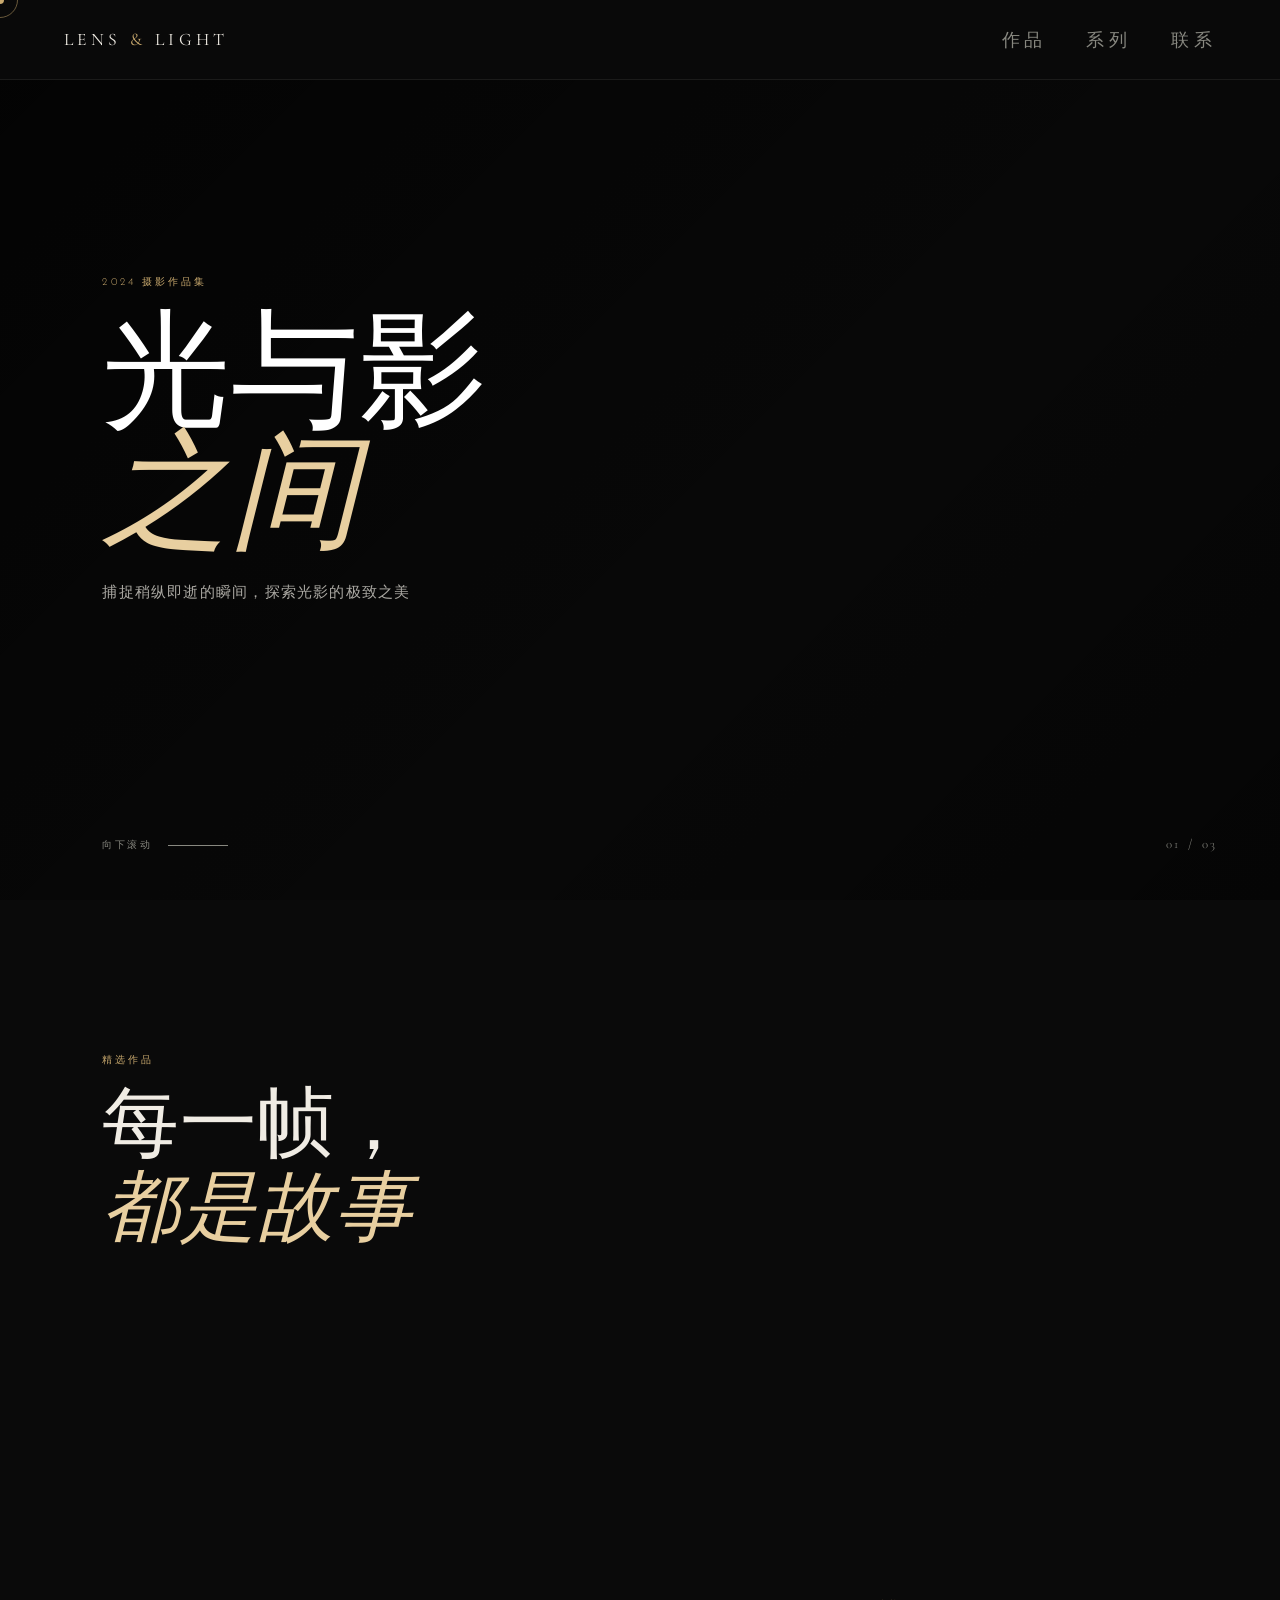
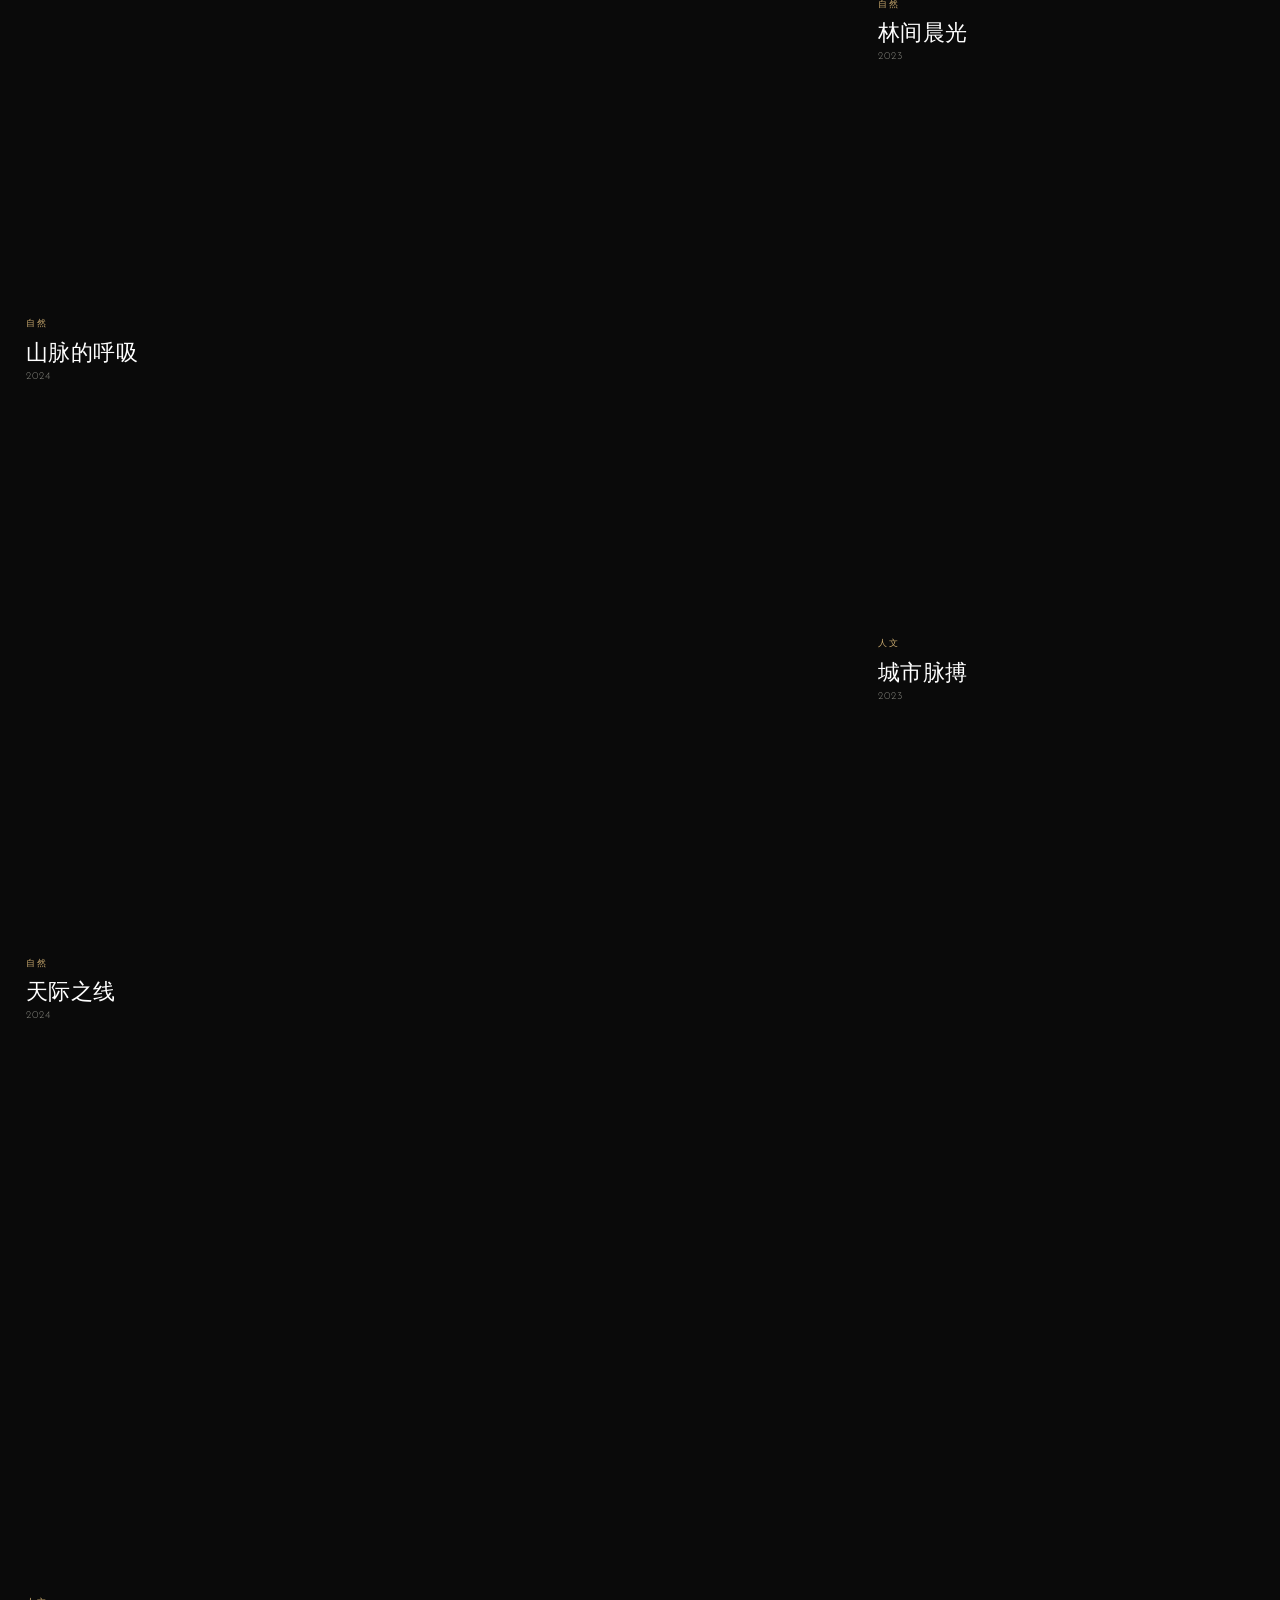
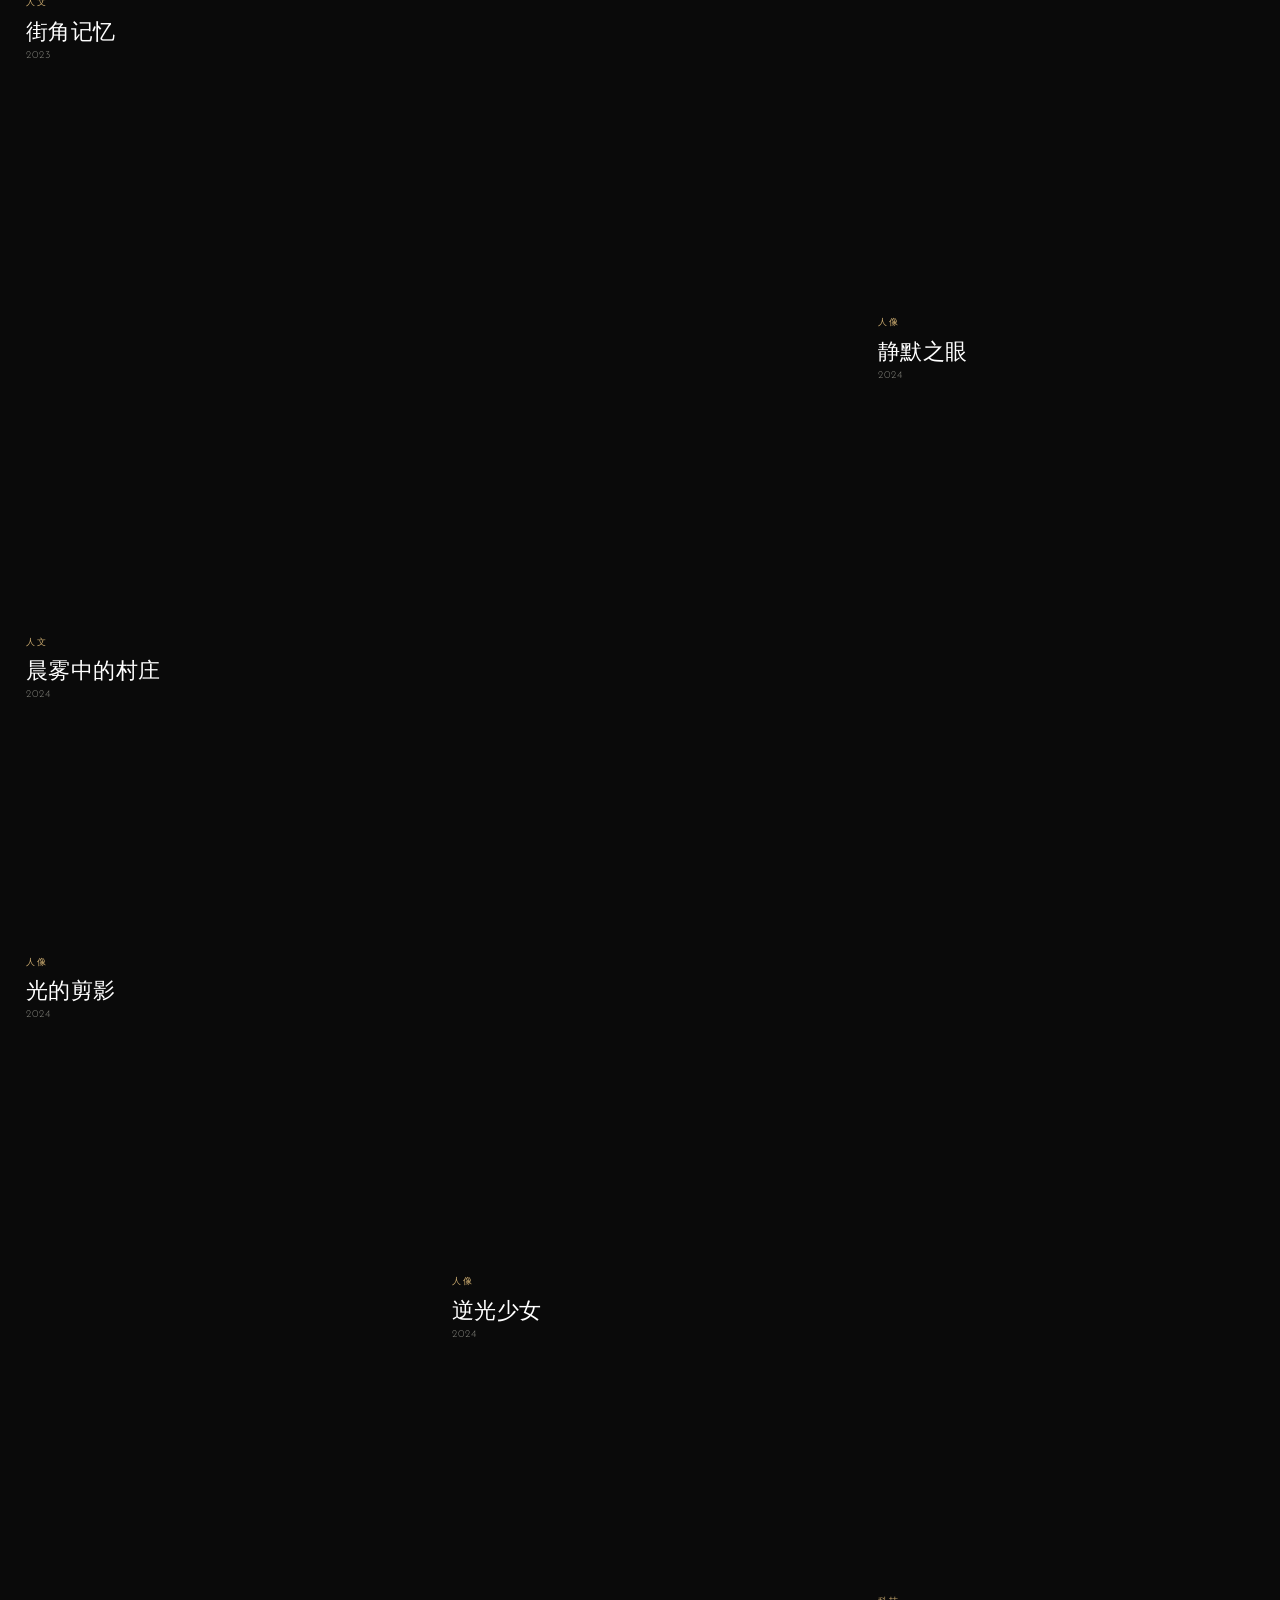
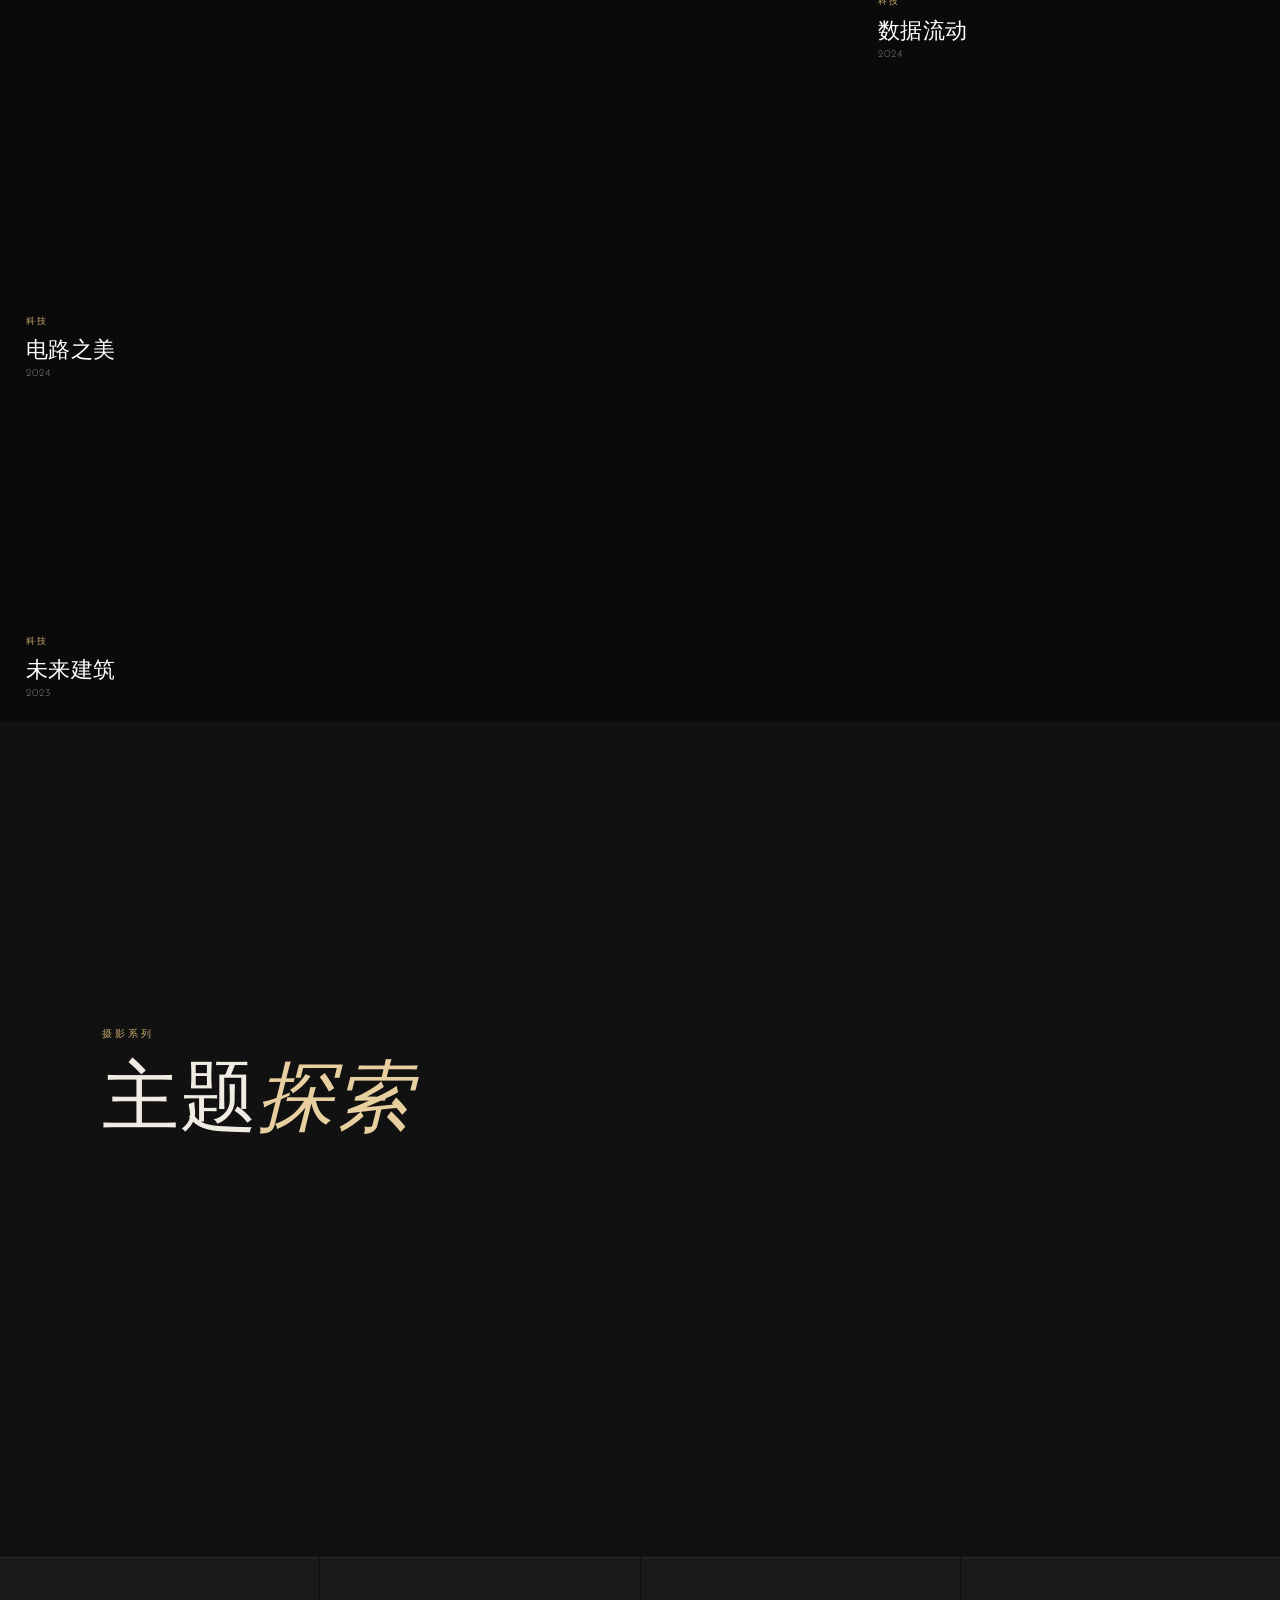
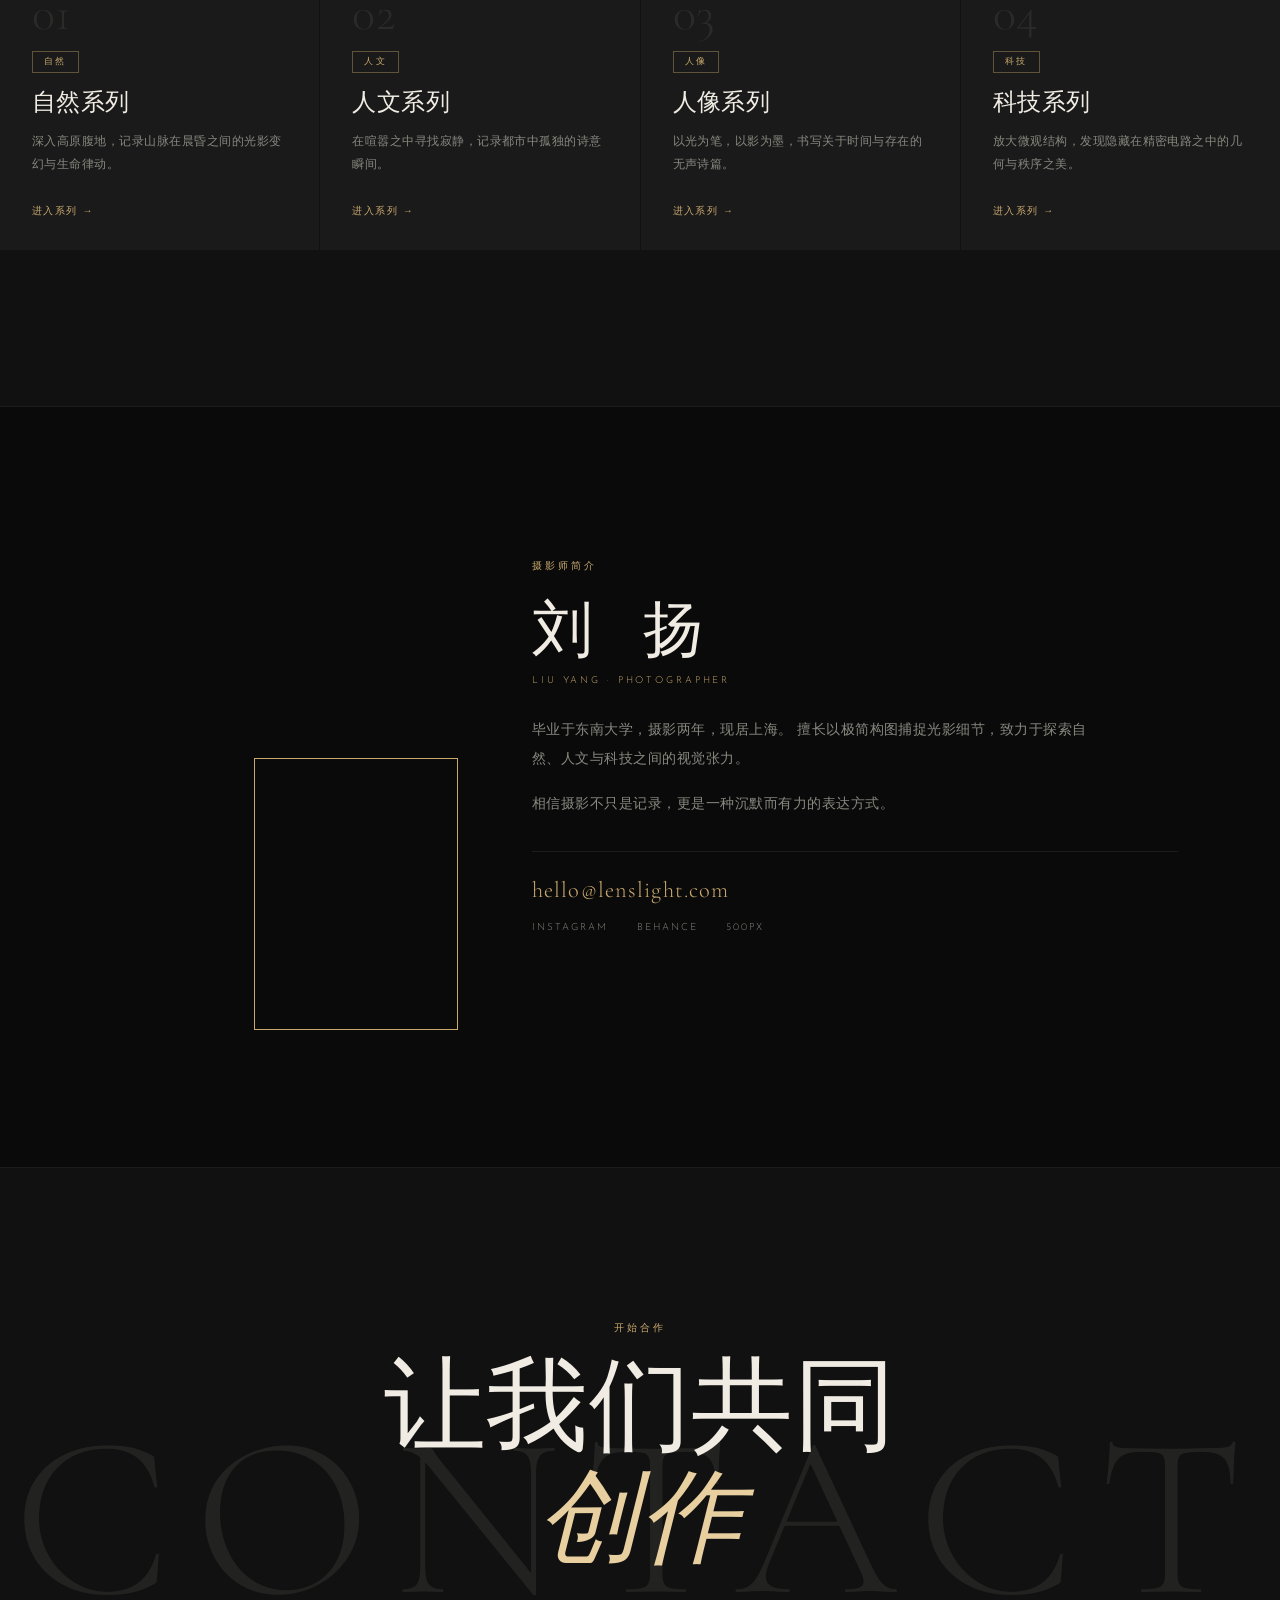
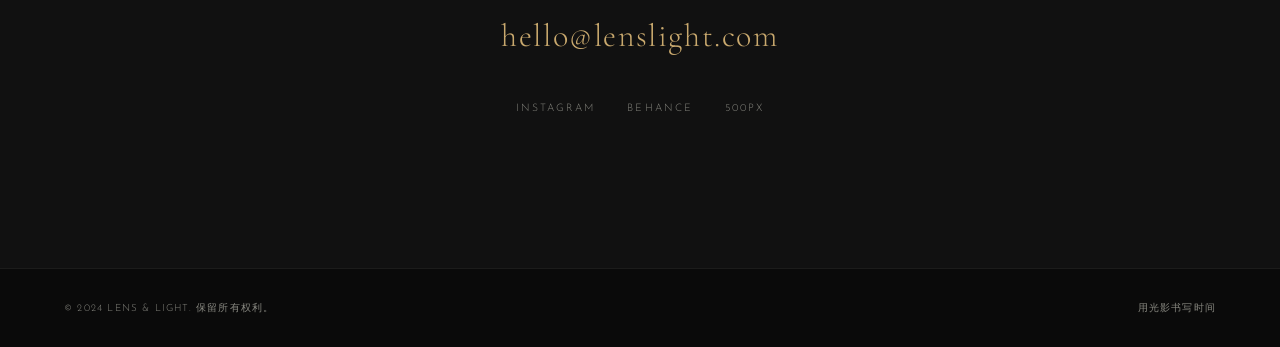
==== commit f6fdf46f: "Add files via upload" ====
--- a/index.html
+++ b/index.html
@@ -1,253 +1,253 @@
-<!DOCTYPE html>
-<html lang="zh">
-<head>
-  <meta charset="UTF-8" />
-  <meta name="viewport" content="width=device-width, initial-scale=1.0" />
-  <title>LENS & LIGHT — 摄影作品集</title>
-  <link rel="stylesheet" href="style.css" />
-  <link rel="preconnect" href="https://fonts.googleapis.com" />
-  <link rel="preconnect" href="https://fonts.gstatic.com" crossorigin />
-  <link href="https://fonts.googleapis.com/css2?family=Cormorant+Garamond:ital,wght@0,300;0,400;0,600;1,300;1,400&family=Josefin+Sans:wght@100;300;400&display=swap" rel="stylesheet" />
-</head>
-<body>
-
-  <!-- Custom Cursor -->
-  <div class="cursor" id="cursor"></div>
-  <div class="cursor-follower" id="cursorFollower"></div>
-
-  <!-- Preloader -->
-  <div class="preloader" id="preloader">
-    <div class="preloader-inner">
-      <div class="preloader-logo">L&L</div>
-      <div class="preloader-bar"><span></span></div>
-    </div>
-  </div>
-
-  <!-- Navigation -->
-  <nav class="nav" id="nav">
-    <div class="nav-logo">LENS <em>&</em> LIGHT</div>
-    <div class="nav-menu" id="navMenu">
-      <a href="#work" class="nav-link">作品</a>
-      <a href="#series" class="nav-link">系列</a>
-      <a href="#photographer-intro" class="nav-link">联系</a>
-    </div>
-    <div class="nav-toggle" id="navToggle">
-      <span></span><span></span>
-    </div>
-  </nav>
-
-  <!-- Hero -->
-  <section class="hero" id="hero">
-    <div class="hero-bg">
-      <div class="hero-img hero-img--1"></div>
-      <div class="hero-img hero-img--2"></div>
-      <div class="hero-img hero-img--3"></div>
-    </div>
-    <div class="hero-content">
-      <p class="hero-eyebrow reveal">2024 摄影作品集</p>
-      <h1 class="hero-title reveal">
-        <span>光与影</span>
-        <em>之间</em>
-      </h1>
-      <p class="hero-sub reveal">捕捉稍纵即逝的瞬间，探索光影的极致之美</p>
-      <a href="#work" class="hero-cta reveal">
-        <span>探索作品</span>
-        <svg viewBox="0 0 24 24" fill="none" stroke="currentColor" stroke-width="1"><line x1="5" y1="12" x2="19" y2="12"/><polyline points="12 5 19 12 12 19"/></svg>
-      </a>
-    </div>
-    <div class="hero-scroll">
-      <span>向下滚动</span>
-      <div class="hero-scroll-line"></div>
-    </div>
-    <div class="hero-counter">
-      <span id="heroCounter">01</span>
-      <span class="hero-counter-sep">/</span>
-      <span>03</span>
-    </div>
-  </section>
-
-  <!-- Featured Work -->
-  <section class="work" id="work">
-    <div class="section-header">
-      <p class="section-label reveal">精选作品</p>
-      <h2 class="section-title reveal">每一帧，<br><em>都是故事</em></h2>
-    </div>
-
-    <div class="gallery" id="gallery">
-      <!-- 自然 -->
-      <div class="gallery-item gallery-item--large" data-category="自然">
-        <div class="gallery-img" style="background-image:url('https://images.unsplash.com/photo-1506905925346-21bda4d32df4?w=1200&q=80')"></div>
-        <div class="gallery-info"><span class="gallery-cat">自然</span><h3>山脉的呼吸</h3><p>2024</p></div>
-      </div>
-      <div class="gallery-item" data-category="自然">
-        <div class="gallery-img" style="background-image:url('https://images.unsplash.com/photo-1441974231531-c6227db76b6e?w=800&q=80')"></div>
-        <div class="gallery-info"><span class="gallery-cat">自然</span><h3>林间晨光</h3><p>2023</p></div>
-      </div>
-      <div class="gallery-item gallery-item--wide" data-category="自然">
-        <div class="gallery-img" style="background-image:url('https://images.unsplash.com/photo-1469474968028-56623f02e42e?w=1400&q=80')"></div>
-        <div class="gallery-info"><span class="gallery-cat">自然</span><h3>天际之线</h3><p>2024</p></div>
-      </div>
-
-      <!-- 人文 -->
-      <div class="gallery-item" data-category="人文">
-        <div class="gallery-img" style="background-image:url('https://images.unsplash.com/photo-1477959858617-67f85cf4f1df?w=800&q=80')"></div>
-        <div class="gallery-info"><span class="gallery-cat">人文</span><h3>城市脉搏</h3><p>2023</p></div>
-      </div>
-      <div class="gallery-item gallery-item--large" data-category="人文">
-        <div class="gallery-img" style="background-image:url('https://images.unsplash.com/photo-1519125323398-675f0ddb6308?w=1200&q=80')"></div>
-        <div class="gallery-info"><span class="gallery-cat">人文</span><h3>街角记忆</h3><p>2023</p></div>
-      </div>
-      <div class="gallery-item gallery-item--wide" data-category="人文">
-        <div class="gallery-img" style="background-image:url('https://images.unsplash.com/photo-1502082553048-f009c37129b9?w=1400&q=80')"></div>
-        <div class="gallery-info"><span class="gallery-cat">人文</span><h3>晨雾中的村庄</h3><p>2024</p></div>
-      </div>
-
-      <!-- 人像 -->
-      <div class="gallery-item" data-category="人像">
-        <div class="gallery-img" style="background-image:url('https://images.unsplash.com/photo-1531746020798-e6953c6e8e04?w=800&q=80')"></div>
-        <div class="gallery-info"><span class="gallery-cat">人像</span><h3>静默之眼</h3><p>2024</p></div>
-      </div>
-      <div class="gallery-item" data-category="人像">
-        <div class="gallery-img" style="background-image:url('https://images.unsplash.com/photo-1517841905240-472988babdf9?w=800&q=80')"></div>
-        <div class="gallery-info"><span class="gallery-cat">人像</span><h3>光的剪影</h3><p>2024</p></div>
-      </div>
-      <div class="gallery-item gallery-item--wide" data-category="人像">
-        <div class="gallery-img" style="background-image:url('https://images.unsplash.com/photo-1500622944204-b135684e99fd?w=1400&q=80')"></div>
-        <div class="gallery-info"><span class="gallery-cat">人像</span><h3>逆光少女</h3><p>2024</p></div>
-      </div>
-
-      <!-- 科技 -->
-      <div class="gallery-item gallery-item--large" data-category="科技">
-        <div class="gallery-img" style="background-image:url('https://images.unsplash.com/photo-1518770660439-4636190af475?w=1200&q=80')"></div>
-        <div class="gallery-info"><span class="gallery-cat">科技</span><h3>电路之美</h3><p>2024</p></div>
-      </div>
-      <div class="gallery-item" data-category="科技">
-        <div class="gallery-img" style="background-image:url('https://images.unsplash.com/photo-1635070041078-e363dbe005cb?w=800&q=80')"></div>
-        <div class="gallery-info"><span class="gallery-cat">科技</span><h3>数据流动</h3><p>2024</p></div>
-      </div>
-      <div class="gallery-item" data-category="科技">
-        <div class="gallery-img" style="background-image:url('https://images.unsplash.com/photo-1561736778-92e52a7769ef?w=800&q=80')"></div>
-        <div class="gallery-info"><span class="gallery-cat">科技</span><h3>未来建筑</h3><p>2023</p></div>
-      </div>
-    </div>
-  </section>
-
-  <!-- Series -->
-  <section class="series" id="series">
-    <div class="section-header">
-      <p class="section-label reveal">摄影系列</p>
-      <h2 class="section-title reveal">主题<em>探索</em></h2>
-    </div>
-
-    <div class="series-grid" id="seriesGrid">
-      <div class="series-card reveal" data-series-category="自然">
-        <a href="series-nature.html" class="series-card-link">
-          <div class="series-img" style="background-image:url('https://images.unsplash.com/photo-1506905925346-21bda4d32df4?w=800&q=80')"></div>
-          <div class="series-content">
-            <span class="series-num">01</span>
-            <span class="series-cat-tag">自然</span>
-            <h3>自然系列</h3>
-            <p>深入高原腹地，记录山脉在晨昏之间的光影变幻与生命律动。</p>
-            <span class="series-link">进入系列 →</span>
-          </div>
-        </a>
-      </div>
-      <div class="series-card reveal" data-series-category="人文">
-        <a href="series-humanistic.html" class="series-card-link">
-          <div class="series-img" style="background-image:url('https://images.unsplash.com/photo-1519125323398-675f0ddb6308?w=800&q=80')"></div>
-          <div class="series-content">
-            <span class="series-num">02</span>
-            <span class="series-cat-tag">人文</span>
-            <h3>人文系列</h3>
-            <p>在喧嚣之中寻找寂静，记录都市中孤独的诗意瞬间。</p>
-            <span class="series-link">进入系列 →</span>
-          </div>
-        </a>
-      </div>
-      <div class="series-card reveal" data-series-category="人像">
-        <a href="series-portrait.html" class="series-card-link">
-          <div class="series-img" style="background-image:url('https://images.unsplash.com/photo-1500622944204-b135684e99fd?w=800&q=80')"></div>
-          <div class="series-content">
-            <span class="series-num">03</span>
-            <span class="series-cat-tag">人像</span>
-            <h3>人像系列</h3>
-            <p>以光为笔，以影为墨，书写关于时间与存在的无声诗篇。</p>
-            <span class="series-link">进入系列 →</span>
-          </div>
-        </a>
-      </div>
-      <div class="series-card reveal" data-series-category="科技">
-        <a href="series-tech.html" class="series-card-link">
-          <div class="series-img" style="background-image:url('https://images.unsplash.com/photo-1518770660439-4636190af475?w=800&q=80')"></div>
-          <div class="series-content">
-            <span class="series-num">04</span>
-            <span class="series-cat-tag">科技</span>
-            <h3>科技系列</h3>
-            <p>放大微观结构，发现隐藏在精密电路之中的几何与秩序之美。</p>
-            <span class="series-link">进入系列 →</span>
-          </div>
-        </a>
-      </div>
-    </div>
-  </section>
-
-  <!-- 摄影师介绍 -->
-  <section class="photographer-intro" id="photographer-intro">
-    <div class="intro-inner">
-      <div class="intro-portrait reveal">
-        <div class="intro-portrait-img" style="background-image:url('https://images.unsplash.com/photo-1507003211169-0a1dd7228f2d?w=600&q=80')"></div>
-        <div class="intro-portrait-frame"></div>
-      </div>
-      <div class="intro-content">
-        <p class="section-label reveal">摄影师简介</p>
-        <h2 class="intro-name reveal">刘 扬</h2>
-        <p class="intro-en reveal">LIU YANG · PHOTOGRAPHER</p>
-        <p class="intro-bio reveal">
-          毕业于东南大学，摄影两年，现居上海。
-          擅长以极简构图捕捉光影细节，致力于探索自然、人文与科技之间的视觉张力。
-        </p>
-        <p class="intro-bio reveal">
-          相信摄影不只是记录，更是一种沉默而有力的表达方式。
-        </p>
-        <div class="intro-contact reveal">
-          <a href="mailto:hello@lenslight.com" class="intro-email">hello@lenslight.com</a>
-          <div class="intro-social">
-            <a href="#">Instagram</a>
-            <a href="#">Behance</a>
-            <a href="#">500px</a>
-          </div>
-        </div>
-      </div>
-    </div>
-  </section>
-
-  <!-- Contact -->
-  <section class="contact" id="contact">
-    <div class="contact-inner">
-      <p class="section-label reveal">开始合作</p>
-      <h2 class="contact-title reveal">让我们共同<br><em>创作</em></h2>
-      <a href="mailto:hello@lenslight.com" class="contact-email reveal">hello@lenslight.com</a>
-      <div class="contact-social reveal">
-        <a href="#">Instagram</a>
-        <a href="#">Behance</a>
-        <a href="#">500px</a>
-      </div>
-    </div>
-  </section>
-
-  <!-- Footer -->
-  <footer class="footer">
-    <p>© 2024 LENS & LIGHT. 保留所有权利。</p>
-    <p>用光影书写时间</p>
-  </footer>
-
-  <!-- Lightbox -->
-  <div class="lightbox" id="lightbox">
-    <button class="lightbox-close" id="lightboxClose">✕</button>
-    <div class="lightbox-img" id="lightboxImg"></div>
-    <div class="lightbox-caption" id="lightboxCaption"></div>
-  </div>
-
-  <script src="script.js"></script>
-</body>
-</html>
+<!DOCTYPE html>
+<html lang="zh">
+<head>
+  <meta charset="UTF-8" />
+  <meta name="viewport" content="width=device-width, initial-scale=1.0" />
+  <title>LENS & LIGHT — 摄影作品集</title>
+  <link rel="stylesheet" href="style.css" />
+  <link rel="preconnect" href="https://fonts.googleapis.com" />
+  <link rel="preconnect" href="https://fonts.gstatic.com" crossorigin />
+  <link href="https://fonts.googleapis.com/css2?family=Cormorant+Garamond:ital,wght@0,300;0,400;0,600;1,300;1,400&family=Josefin+Sans:wght@100;300;400&display=swap" rel="stylesheet" />
+</head>
+<body>
+
+  <!-- Custom Cursor -->
+  <div class="cursor" id="cursor"></div>
+  <div class="cursor-follower" id="cursorFollower"></div>
+
+  <!-- Preloader -->
+  <div class="preloader" id="preloader">
+    <div class="preloader-inner">
+      <div class="preloader-logo">L&L</div>
+      <div class="preloader-bar"><span></span></div>
+    </div>
+  </div>
+
+  <!-- Navigation -->
+  <nav class="nav" id="nav">
+    <div class="nav-logo">LENS <em>&</em> LIGHT</div>
+    <div class="nav-menu" id="navMenu">
+      <a href="#work" class="nav-link">作品</a>
+      <a href="#series" class="nav-link">系列</a>
+      <a href="#photographer-intro" class="nav-link">联系</a>
+    </div>
+    <div class="nav-toggle" id="navToggle">
+      <span></span><span></span>
+    </div>
+  </nav>
+
+  <!-- Hero -->
+  <section class="hero" id="hero">
+    <div class="hero-bg">
+      <div class="hero-img hero-img--1"></div>
+      <div class="hero-img hero-img--2"></div>
+      <div class="hero-img hero-img--3"></div>
+    </div>
+    <div class="hero-content">
+      <p class="hero-eyebrow reveal">2024 摄影作品集</p>
+      <h1 class="hero-title reveal">
+        <span>光与影</span>
+        <em>之间</em>
+      </h1>
+      <p class="hero-sub reveal">捕捉稍纵即逝的瞬间，探索光影的极致之美</p>
+      <a href="#work" class="hero-cta reveal">
+        <span>探索作品</span>
+        <svg viewBox="0 0 24 24" fill="none" stroke="currentColor" stroke-width="1"><line x1="5" y1="12" x2="19" y2="12"/><polyline points="12 5 19 12 12 19"/></svg>
+      </a>
+    </div>
+    <div class="hero-scroll">
+      <span>向下滚动</span>
+      <div class="hero-scroll-line"></div>
+    </div>
+    <div class="hero-counter">
+      <span id="heroCounter">01</span>
+      <span class="hero-counter-sep">/</span>
+      <span>03</span>
+    </div>
+  </section>
+
+  <!-- Featured Work -->
+  <section class="work" id="work">
+    <div class="section-header">
+      <p class="section-label reveal">精选作品</p>
+      <h2 class="section-title reveal">每一帧，<br><em>都是故事</em></h2>
+    </div>
+
+    <div class="gallery" id="gallery">
+      <!-- 自然 -->
+      <div class="gallery-item gallery-item--large" data-category="自然">
+        <div class="gallery-img" style="background-image:url('https://images.unsplash.com/photo-1506905925346-21bda4d32df4?w=1200&q=80')"></div>
+        <div class="gallery-info"><span class="gallery-cat">自然</span><h3>山脉的呼吸</h3><p>2024</p></div>
+      </div>
+      <div class="gallery-item" data-category="自然">
+        <div class="gallery-img" style="background-image:url('https://images.unsplash.com/photo-1441974231531-c6227db76b6e?w=800&q=80')"></div>
+        <div class="gallery-info"><span class="gallery-cat">自然</span><h3>林间晨光</h3><p>2023</p></div>
+      </div>
+      <div class="gallery-item gallery-item--wide" data-category="自然">
+        <div class="gallery-img" style="background-image:url('https://images.unsplash.com/photo-1469474968028-56623f02e42e?w=1400&q=80')"></div>
+        <div class="gallery-info"><span class="gallery-cat">自然</span><h3>天际之线</h3><p>2024</p></div>
+      </div>
+
+      <!-- 人文 -->
+      <div class="gallery-item" data-category="人文">
+        <div class="gallery-img" style="background-image:url('https://images.unsplash.com/photo-1477959858617-67f85cf4f1df?w=800&q=80')"></div>
+        <div class="gallery-info"><span class="gallery-cat">人文</span><h3>城市脉搏</h3><p>2023</p></div>
+      </div>
+      <div class="gallery-item gallery-item--large" data-category="人文">
+        <div class="gallery-img" style="background-image:url('https://images.unsplash.com/photo-1519125323398-675f0ddb6308?w=1200&q=80')"></div>
+        <div class="gallery-info"><span class="gallery-cat">人文</span><h3>街角记忆</h3><p>2023</p></div>
+      </div>
+      <div class="gallery-item gallery-item--wide" data-category="人文">
+        <div class="gallery-img" style="background-image:url('https://images.unsplash.com/photo-1502082553048-f009c37129b9?w=1400&q=80')"></div>
+        <div class="gallery-info"><span class="gallery-cat">人文</span><h3>晨雾中的村庄</h3><p>2024</p></div>
+      </div>
+
+      <!-- 人像 -->
+      <div class="gallery-item" data-category="人像">
+        <div class="gallery-img" style="background-image:url('https://images.unsplash.com/photo-1531746020798-e6953c6e8e04?w=800&q=80')"></div>
+        <div class="gallery-info"><span class="gallery-cat">人像</span><h3>静默之眼</h3><p>2024</p></div>
+      </div>
+      <div class="gallery-item" data-category="人像">
+        <div class="gallery-img" style="background-image:url('https://images.unsplash.com/photo-1517841905240-472988babdf9?w=800&q=80')"></div>
+        <div class="gallery-info"><span class="gallery-cat">人像</span><h3>光的剪影</h3><p>2024</p></div>
+      </div>
+      <div class="gallery-item gallery-item--wide" data-category="人像">
+        <div class="gallery-img" style="background-image:url('https://images.unsplash.com/photo-1500622944204-b135684e99fd?w=1400&q=80')"></div>
+        <div class="gallery-info"><span class="gallery-cat">人像</span><h3>逆光少女</h3><p>2024</p></div>
+      </div>
+
+      <!-- 科技 -->
+      <div class="gallery-item gallery-item--large" data-category="科技">
+        <div class="gallery-img" style="background-image:url('https://images.unsplash.com/photo-1518770660439-4636190af475?w=1200&q=80')"></div>
+        <div class="gallery-info"><span class="gallery-cat">科技</span><h3>电路之美</h3><p>2024</p></div>
+      </div>
+      <div class="gallery-item" data-category="科技">
+        <div class="gallery-img" style="background-image:url('https://images.unsplash.com/photo-1635070041078-e363dbe005cb?w=800&q=80')"></div>
+        <div class="gallery-info"><span class="gallery-cat">科技</span><h3>数据流动</h3><p>2024</p></div>
+      </div>
+      <div class="gallery-item" data-category="科技">
+        <div class="gallery-img" style="background-image:url('https://images.unsplash.com/photo-1561736778-92e52a7769ef?w=800&q=80')"></div>
+        <div class="gallery-info"><span class="gallery-cat">科技</span><h3>未来建筑</h3><p>2023</p></div>
+      </div>
+    </div>
+  </section>
+
+  <!-- Series -->
+  <section class="series" id="series">
+    <div class="section-header">
+      <p class="section-label reveal">摄影系列</p>
+      <h2 class="section-title reveal">主题<em>探索</em></h2>
+    </div>
+
+    <div class="series-grid" id="seriesGrid">
+      <div class="series-card reveal" data-series-category="自然">
+        <a href="series-nature.html" class="series-card-link">
+          <div class="series-img" style="background-image:url('https://images.unsplash.com/photo-1506905925346-21bda4d32df4?w=800&q=80')"></div>
+          <div class="series-content">
+            <span class="series-num">01</span>
+            <span class="series-cat-tag">自然</span>
+            <h3>自然系列</h3>
+            <p>深入高原腹地，记录山脉在晨昏之间的光影变幻与生命律动。</p>
+            <span class="series-link">进入系列 →</span>
+          </div>
+        </a>
+      </div>
+      <div class="series-card reveal" data-series-category="人文">
+        <a href="series-humanistic.html" class="series-card-link">
+          <div class="series-img" style="background-image:url('https://images.unsplash.com/photo-1519125323398-675f0ddb6308?w=800&q=80')"></div>
+          <div class="series-content">
+            <span class="series-num">02</span>
+            <span class="series-cat-tag">人文</span>
+            <h3>人文系列</h3>
+            <p>在喧嚣之中寻找寂静，记录都市中孤独的诗意瞬间。</p>
+            <span class="series-link">进入系列 →</span>
+          </div>
+        </a>
+      </div>
+      <div class="series-card reveal" data-series-category="人像">
+        <a href="series-portrait.html" class="series-card-link">
+          <div class="series-img" style="background-image:url('https://images.unsplash.com/photo-1500622944204-b135684e99fd?w=800&q=80')"></div>
+          <div class="series-content">
+            <span class="series-num">03</span>
+            <span class="series-cat-tag">人像</span>
+            <h3>人像系列</h3>
+            <p>以光为笔，以影为墨，书写关于时间与存在的无声诗篇。</p>
+            <span class="series-link">进入系列 →</span>
+          </div>
+        </a>
+      </div>
+      <div class="series-card reveal" data-series-category="科技">
+        <a href="series-tech.html" class="series-card-link">
+          <div class="series-img" style="background-image:url('https://images.unsplash.com/photo-1518770660439-4636190af475?w=800&q=80')"></div>
+          <div class="series-content">
+            <span class="series-num">04</span>
+            <span class="series-cat-tag">科技</span>
+            <h3>科技系列</h3>
+            <p>放大微观结构，发现隐藏在精密电路之中的几何与秩序之美。</p>
+            <span class="series-link">进入系列 →</span>
+          </div>
+        </a>
+      </div>
+    </div>
+  </section>
+
+  <!-- 摄影师介绍 -->
+  <section class="photographer-intro" id="photographer-intro">
+    <div class="intro-inner">
+      <div class="intro-portrait reveal">
+        <div class="intro-portrait-img" style="background-image:url('https://images.unsplash.com/photo-1507003211169-0a1dd7228f2d?w=600&q=80')"></div>
+        <div class="intro-portrait-frame"></div>
+      </div>
+      <div class="intro-content">
+        <p class="section-label reveal">摄影师简介</p>
+        <h2 class="intro-name reveal">刘 扬</h2>
+        <p class="intro-en reveal">LIU YANG · PHOTOGRAPHER</p>
+        <p class="intro-bio reveal">
+          毕业于东南大学，摄影两年，现居上海。
+          擅长以极简构图捕捉光影细节，致力于探索自然、人文与科技之间的视觉张力。
+        </p>
+        <p class="intro-bio reveal">
+          相信摄影不只是记录，更是一种沉默而有力的表达方式。
+        </p>
+        <div class="intro-contact reveal">
+          <a href="mailto:hello@lenslight.com" class="intro-email">hello@lenslight.com</a>
+          <div class="intro-social">
+            <a href="#">Instagram</a>
+            <a href="#">Behance</a>
+            <a href="#">500px</a>
+          </div>
+        </div>
+      </div>
+    </div>
+  </section>
+
+  <!-- Contact -->
+  <section class="contact" id="contact">
+    <div class="contact-inner">
+      <p class="section-label reveal">开始合作</p>
+      <h2 class="contact-title reveal">让我们共同<br><em>创作</em></h2>
+      <a href="mailto:hello@lenslight.com" class="contact-email reveal">hello@lenslight.com</a>
+      <div class="contact-social reveal">
+        <a href="#">Instagram</a>
+        <a href="#">Behance</a>
+        <a href="#">500px</a>
+      </div>
+    </div>
+  </section>
+
+  <!-- Footer -->
+  <footer class="footer">
+    <p>© 2024 LENS & LIGHT. 保留所有权利。</p>
+    <p>用光影书写时间</p>
+  </footer>
+
+  <!-- Lightbox -->
+  <div class="lightbox" id="lightbox">
+    <button class="lightbox-close" id="lightboxClose">✕</button>
+    <div class="lightbox-img" id="lightboxImg"></div>
+    <div class="lightbox-caption" id="lightboxCaption"></div>
+  </div>
+
+  <script src="script.js"></script>
+</body>
+</html>
--- a/style.css
+++ b/style.css
@@ -1,757 +1,813 @@
-/* =============================================
-   LENS & LIGHT — Photography Portfolio
-   style.css
-============================================= */
-
-/* ---- CSS Variables ---- */
-:root {
-  --bg: #0a0a0a;
-  --surface: #111111;
-  --surface2: #1a1a1a;
-  --text: #f0ece4;
-  --text-muted: #888880;
-  --accent: #c9a96e;
-  --accent-light: #e8cfa0;
-  --white: #ffffff;
-  --border: rgba(240,236,228,0.08);
-
-  --font-display: 'Cormorant Garamond', Georgia, serif;
-  --font-ui: 'Josefin Sans', sans-serif;
-
-  --ease-out-expo: cubic-bezier(0.16, 1, 0.3, 1);
-  --ease-in-out: cubic-bezier(0.65, 0, 0.35, 1);
-
-  --nav-h: 80px;
-  --section-pad: clamp(80px, 12vw, 160px);
-}
-
-/* ---- Reset ---- */
-*, *::before, *::after { box-sizing: border-box; margin: 0; padding: 0; }
-html { scroll-behavior: smooth; font-size: 16px; }
-body {
-  background: var(--bg);
-  color: var(--text);
-  font-family: var(--font-ui);
-  font-weight: 300;
-  letter-spacing: 0.03em;
-  overflow-x: hidden;
-  cursor: none;
-}
-a { color: inherit; text-decoration: none; }
-img { display: block; width: 100%; }
-
-/* ---- Custom Cursor ---- */
-.cursor {
-  position: fixed;
-  width: 8px; height: 8px;
-  background: var(--accent);
-  border-radius: 50%;
-  pointer-events: none;
-  z-index: 9999;
-  transform: translate(-50%, -50%);
-  transition: width 0.3s, height 0.3s, background 0.3s;
-  mix-blend-mode: normal;
-}
-.cursor-follower {
-  position: fixed;
-  width: 36px; height: 36px;
-  border: 1px solid rgba(201,169,110,0.5);
-  border-radius: 50%;
-  pointer-events: none;
-  z-index: 9998;
-  transform: translate(-50%, -50%);
-  transition: transform 0.12s var(--ease-out-expo), width 0.4s, height 0.4s, border-color 0.3s;
-}
-body:has(.gallery-item:hover) .cursor { width: 4px; height: 4px; }
-body:has(.gallery-item:hover) .cursor-follower { width: 80px; height: 80px; border-color: var(--accent); }
-@media (pointer: coarse) { .cursor, .cursor-follower { display: none; } body { cursor: auto; } }
-
-/* ---- Preloader ---- */
-.preloader {
-  position: fixed; inset: 0;
-  background: var(--bg);
-  z-index: 10000;
-  display: flex; align-items: center; justify-content: center;
-  transition: opacity 0.8s var(--ease-in-out), visibility 0.8s;
-}
-.preloader.hidden { opacity: 0; visibility: hidden; }
-.preloader-inner { text-align: center; }
-.preloader-logo {
-  font-family: var(--font-display);
-  font-size: clamp(2.5rem, 8vw, 5rem);
-  font-weight: 300;
-  color: var(--accent);
-  letter-spacing: 0.2em;
-  margin-bottom: 2rem;
-  animation: pulse 1.5s ease-in-out infinite;
-}
-@keyframes pulse { 0%,100%{opacity:0.6} 50%{opacity:1} }
-.preloader-bar {
-  width: 200px; height: 1px;
-  background: var(--border);
-  margin: 0 auto;
-  overflow: hidden;
-}
-.preloader-bar span {
-  display: block; height: 100%;
-  background: var(--accent);
-  animation: barLoad 2s var(--ease-out-expo) forwards;
-}
-@keyframes barLoad { from{width:0} to{width:100%} }
-
-/* ---- Navigation ---- */
-.nav {
-  position: fixed; top: 0; left: 0; right: 0;
-  height: var(--nav-h);
-  display: flex; align-items: center; justify-content: space-between;
-  padding: 0 clamp(1.5rem, 5vw, 4rem);
-  z-index: 1000;
-  background: rgba(10,10,10,0.96);
-  backdrop-filter: blur(20px);
-  border-bottom: 1px solid var(--border);
-}
-.nav-logo {
-  font-family: var(--font-display);
-  font-size: 1.1rem;
-  font-weight: 400;
-  letter-spacing: 0.25em;
-  color: var(--text);
-}
-.nav-logo em { color: var(--accent); font-style: normal; }
-.nav-menu { display: flex; gap: 2.5rem; }
-.nav-link {
-  font-family: var(--font-display);
-  font-size: 1.1rem;
-  font-weight: 400;
-  letter-spacing: 0.25em;
-  text-transform: none;
-  color: #ffffff;
-  position: relative;
-  transition: color 0.3s;
-}
-.nav-link::after {
-  content: '';
-  position: absolute; bottom: -4px; left: 0; right: 0;
-  height: 1px;
-  background: var(--accent);
-  transform: scaleX(0);
-  transform-origin: right;
-  transition: transform 0.4s var(--ease-out-expo);
-}
-.nav-link:hover { color: var(--accent); }
-.nav-link:hover::after { transform: scaleX(1); transform-origin: left; }
-
-.nav-toggle {
-  display: none;
-  flex-direction: column; gap: 6px;
-  cursor: pointer; padding: 4px;
-}
-.nav-toggle span {
-  display: block; width: 24px; height: 1px;
-  background: var(--text);
-  transition: transform 0.4s, opacity 0.4s;
-}
-
-/* ---- Reveal Animation ---- */
-.reveal {
-  opacity: 0;
-  transform: translateY(40px);
-  transition: opacity 0.9s var(--ease-out-expo), transform 0.9s var(--ease-out-expo);
-}
-.reveal.visible { opacity: 1; transform: translateY(0); }
-
-/* ---- Hero ---- */
-.hero {
-  position: relative;
-  height: 100vh; min-height: 600px;
-  overflow: hidden;
-  display: flex; align-items: center;
-}
-.hero-bg { position: absolute; inset: 0; }
-.hero-img {
-  position: absolute; inset: 0;
-  background-size: cover;
-  background-position: center;
-  opacity: 0;
-  transition: opacity 1.5s ease, transform 8s ease;
-  transform: scale(1.05);
-}
-.hero-img.active { opacity: 1; transform: scale(1); }
-.hero-img--1 { background-image: url('https://images.unsplash.com/photo-1469474968028-56623f02e42e?w=1800&q=85'); }
-.hero-img--2 { background-image: url('https://images.unsplash.com/photo-1506905925346-21bda4d32df4?w=1800&q=85'); }
-.hero-img--3 { background-image: url('https://images.unsplash.com/photo-1477959858617-67f85cf4f1df?w=1800&q=85'); }
-.hero::after {
-  content: '';
-  position: absolute; inset: 0;
-  background: linear-gradient(135deg, rgba(0,0,0,0.7) 0%, rgba(0,0,0,0.2) 60%, rgba(0,0,0,0.5) 100%);
-}
-.hero-content {
-  position: relative; z-index: 2;
-  padding: 0 clamp(1.5rem, 8vw, 8rem);
-  padding-top: var(--nav-h);
-}
-.hero-eyebrow {
-  font-size: 0.65rem;
-  letter-spacing: 0.3em;
-  text-transform: uppercase;
-  color: var(--accent);
-  margin-bottom: 1.5rem;
-}
-.hero-title {
-  font-family: var(--font-display);
-  font-size: clamp(4rem, 10vw, 9rem);
-  font-weight: 300;
-  line-height: 0.95;
-  margin-bottom: 1.5rem;
-  color: var(--white);
-}
-.hero-title span { display: block; }
-.hero-title em {
-  display: block;
-  font-style: italic;
-  color: var(--accent-light);
-  font-weight: 300;
-}
-.hero-sub {
-  font-size: clamp(0.8rem, 1.5vw, 0.95rem);
-  color: rgba(240,236,228,0.7);
-  letter-spacing: 0.08em;
-  max-width: 360px;
-  margin-bottom: 3rem;
-  line-height: 1.8;
-}
-.hero-cta {
-  display: inline-flex; align-items: center; gap: 0.8rem;
-  font-size: 0.7rem;
-  letter-spacing: 0.2em;
-  text-transform: uppercase;
-  color: var(--text);
-  border: 1px solid rgba(240,236,228,0.3);
-  padding: 1rem 2rem;
-  transition: background 0.4s, border-color 0.4s, color 0.4s;
-}
-.hero-cta:hover {
-  background: var(--accent);
-  border-color: var(--accent);
-  color: var(--bg);
-}
-.hero-cta svg { width: 16px; height: 16px; transition: transform 0.3s; }
-.hero-cta:hover svg { transform: translateX(4px); }
-
-.hero-scroll {
-  position: absolute; bottom: 3rem; left: clamp(1.5rem, 8vw, 8rem);
-  z-index: 2;
-  display: flex; align-items: center; gap: 1rem;
-  font-size: 0.6rem; letter-spacing: 0.25em; text-transform: uppercase;
-  color: var(--text-muted);
-}
-.hero-scroll-line {
-  width: 60px; height: 1px;
-  background: var(--text-muted);
-  position: relative; overflow: hidden;
-}
-.hero-scroll-line::after {
-  content: '';
-  position: absolute; top: 0; left: -100%;
-  width: 100%; height: 100%;
-  background: var(--accent);
-  animation: scrollLine 2s ease-in-out infinite;
-}
-@keyframes scrollLine { 0%{left:-100%} 100%{left:100%} }
-
-.hero-counter {
-  position: absolute; bottom: 3rem; right: clamp(1.5rem, 5vw, 4rem);
-  z-index: 2;
-  font-family: var(--font-display);
-  font-size: 0.8rem;
-  color: var(--text-muted);
-  letter-spacing: 0.1em;
-}
-.hero-counter-sep { margin: 0 0.3rem; }
-
-/* ---- Section Shared ---- */
-.section-label {
-  font-size: 0.6rem;
-  letter-spacing: 0.3em;
-  text-transform: uppercase;
-  color: var(--accent);
-  margin-bottom: 1rem;
-}
-.section-title {
-  font-family: var(--font-display);
-  font-size: clamp(2.5rem, 6vw, 5.5rem);
-  font-weight: 300;
-  line-height: 1.1;
-  margin-bottom: 3rem;
-}
-.section-title em { font-style: italic; color: var(--accent-light); }
-.section-header {
-  padding: var(--section-pad) clamp(1.5rem, 8vw, 8rem) 4rem;
-}
-
-/* ---- Work / Gallery ---- */
-.work { background: var(--bg); }
-.gallery {
-  display: grid;
-  grid-template-columns: repeat(3, 1fr);
-  gap: 2px;
-  padding: 0 2px 2px;
-}
-.gallery-item {
-  position: relative;
-  overflow: hidden;
-  aspect-ratio: 4/3;
-  cursor: pointer;
-}
-.gallery-item--large { grid-column: span 2; }
-.gallery-item--wide { grid-column: span 2; }
-.gallery-img {
-  width: 100%; height: 100%;
-  background-size: cover;
-  background-position: center;
-  transition: transform 0.8s var(--ease-out-expo);
-}
-.gallery-item:hover .gallery-img { transform: scale(1.06); }
-.gallery-overlay {
-  display: none;
-}
-.gallery-info {
-  position: absolute; bottom: 0; left: 0; right: 0;
-  padding: 1.2rem 1.5rem;
-  background: rgba(10,10,10,0.72);
-  opacity: 1;
-  transform: none;
-}
-.gallery-item:hover .gallery-info { opacity: 1; transform: none; }
-.gallery-cat {
-  display: inline-block;
-  font-size: 0.55rem; letter-spacing: 0.2em; text-transform: uppercase;
-  color: var(--accent);
-  margin-bottom: 0.4rem;
-}
-.gallery-info h3 {
-  font-family: var(--font-display);
-  font-size: 1.4rem; font-weight: 300;
-  color: var(--white);
-  margin-bottom: 0.2rem;
-}
-.gallery-info p { font-size: 0.65rem; color: var(--text-muted); letter-spacing: 0.1em; }
-
-/* ---- Series ---- */
-.series { padding: var(--section-pad) 0; background: var(--surface); }
-.series .section-header { padding-bottom: 3rem; }
-.series-grid {
-  display: grid;
-  grid-template-columns: repeat(3, 1fr);
-  gap: 1px;
-  margin: 0 0 2px;
-}
-.series-card {
-  position: relative;
-  overflow: hidden;
-  display: flex;
-  flex-direction: column;
-}
-.series-img {
-  height: 320px;
-  background-size: cover;
-  background-position: center;
-  transition: transform 0.8s var(--ease-out-expo);
-}
-.series-card:hover .series-img { transform: scale(1.04); }
-.series-content {
-  background: var(--surface2);
-  padding: 2rem;
-  flex: 1;
-  border-top: 1px solid var(--border);
-}
-.series-num {
-  display: block;
-  font-family: var(--font-display);
-  font-size: 3rem; font-weight: 300;
-  color: var(--border);
-  line-height: 1;
-  margin-bottom: 0.8rem;
-  transition: color 0.4s;
-}
-.series-card:hover .series-num { color: rgba(201,169,110,0.2); }
-.series-content h3 {
-  font-family: var(--font-display);
-  font-size: 1.5rem; font-weight: 400;
-  margin-bottom: 0.8rem;
-}
-.series-content p {
-  font-size: 0.78rem; line-height: 1.9;
-  color: var(--text-muted);
-  margin-bottom: 1.5rem;
-}
-.series-link {
-  font-size: 0.62rem; letter-spacing: 0.15em; text-transform: uppercase;
-  color: var(--accent);
-  transition: letter-spacing 0.3s;
-}
-.series-link:hover { letter-spacing: 0.25em; }
-
-/* ---- Stats ---- */
-.stats {
-  background: var(--accent);
-  padding: clamp(3rem, 8vw, 6rem) clamp(1.5rem, 8vw, 8rem);
-}
-.stats-grid {
-  display: grid;
-  grid-template-columns: repeat(4, 1fr);
-  gap: 2rem;
-  text-align: center;
-}
-.stat-item {}
-.stat-num {
-  display: block;
-  font-family: var(--font-display);
-  font-size: clamp(3rem, 6vw, 5rem);
-  font-weight: 300;
-  color: var(--bg);
-  line-height: 1;
-  margin-bottom: 0.5rem;
-}
-.stat-label {
-  display: block;
-  font-size: 0.65rem; letter-spacing: 0.2em; text-transform: uppercase;
-  color: rgba(10,10,10,0.6);
-}
-
-/* ---- About ---- */
-.about {
-  display: grid;
-  grid-template-columns: 1fr 1fr;
-  min-height: 80vh;
-  background: var(--bg);
-}
-.about-img {
-  position: relative;
-  overflow: hidden;
-}
-.about-img-inner {
-  position: absolute; inset: 0;
-  background-size: cover;
-  background-position: center;
-  transition: transform 8s ease;
-}
-.about-img:hover .about-img-inner { transform: scale(1.03); }
-.about-img-accent {
-  position: absolute; bottom: -1px; right: -1px;
-  width: 40%; height: 40%;
-  border: 1px solid var(--accent);
-  pointer-events: none;
-}
-.about-content {
-  display: flex; flex-direction: column; justify-content: center;
-  padding: clamp(3rem, 8vw, 7rem);
-}
-.about-text {
-  font-size: clamp(0.82rem, 1.3vw, 0.92rem);
-  line-height: 2;
-  color: var(--text-muted);
-  margin-bottom: 1.2rem;
-  max-width: 480px;
-}
-.about-tags {
-  display: flex; flex-wrap: wrap; gap: 0.6rem;
-  margin-top: 1.5rem;
-}
-.about-tags span {
-  font-size: 0.6rem; letter-spacing: 0.18em; text-transform: uppercase;
-  border: 1px solid var(--border);
-  padding: 0.5rem 1rem;
-  color: var(--text-muted);
-  transition: border-color 0.3s, color 0.3s;
-}
-.about-tags span:hover { border-color: var(--accent); color: var(--accent); }
-
-/* ---- Contact ---- */
-.contact {
-  background: var(--surface);
-  text-align: center;
-  padding: var(--section-pad) clamp(1.5rem, 8vw, 8rem);
-  overflow: hidden;
-  position: relative;
-}
-.contact::before {
-  content: 'CONTACT';
-  position: absolute;
-  font-family: var(--font-display);
-  font-size: clamp(6rem, 18vw, 18rem);
-  font-weight: 300;
-  color: var(--border);
-  letter-spacing: 0.1em;
-  top: 50%; left: 50%;
-  transform: translate(-50%, -50%);
-  white-space: nowrap;
-  pointer-events: none;
-  user-select: none;
-}
-.contact-inner { position: relative; z-index: 1; }
-.contact-title {
-  font-family: var(--font-display);
-  font-size: clamp(3rem, 8vw, 7rem);
-  font-weight: 300;
-  line-height: 1.1;
-  margin-bottom: 2.5rem;
-}
-.contact-title em { font-style: italic; color: var(--accent-light); }
-.contact-email {
-  display: inline-block;
-  font-family: var(--font-display);
-  font-size: clamp(1.2rem, 3vw, 2rem);
-  font-weight: 300;
-  letter-spacing: 0.05em;
-  color: var(--accent);
-  margin-bottom: 3rem;
-  position: relative;
-}
-.contact-email::after {
-  content: '';
-  position: absolute; bottom: -4px; left: 0; right: 100%;
-  height: 1px; background: var(--accent);
-  transition: right 0.5s var(--ease-out-expo);
-}
-.contact-email:hover::after { right: 0; }
-.contact-social {
-  display: flex; justify-content: center; gap: 2rem;
-}
-.contact-social a {
-  font-size: 0.65rem; letter-spacing: 0.2em; text-transform: uppercase;
-  color: var(--text-muted);
-  transition: color 0.3s;
-}
-.contact-social a:hover { color: var(--accent); }
-
-/* ---- Footer ---- */
-.footer {
-  background: var(--bg);
-  border-top: 1px solid var(--border);
-  padding: 2rem clamp(1.5rem, 5vw, 4rem);
-  display: flex; justify-content: space-between; align-items: center;
-  flex-wrap: wrap; gap: 1rem;
-  font-size: 0.62rem; letter-spacing: 0.12em; text-transform: uppercase;
-  color: var(--text-muted);
-}
-
-/* ---- Lightbox ---- */
-.lightbox {
-  position: fixed; inset: 0;
-  background: rgba(0,0,0,0.95);
-  z-index: 2000;
-  display: flex; align-items: center; justify-content: center;
-  opacity: 0; visibility: hidden;
-  transition: opacity 0.5s, visibility 0.5s;
-}
-.lightbox.active { opacity: 1; visibility: visible; }
-.lightbox-img {
-  max-width: 90vw; max-height: 85vh;
-  width: 100%; height: 100%;
-  background-size: contain;
-  background-repeat: no-repeat;
-  background-position: center;
-  transform: scale(0.9);
-  transition: transform 0.5s var(--ease-out-expo);
-}
-.lightbox.active .lightbox-img { transform: scale(1); }
-.lightbox-close {
-  position: absolute; top: 2rem; right: 2rem;
-  background: none; border: 1px solid var(--border);
-  color: var(--text); font-size: 1rem;
-  width: 44px; height: 44px;
-  cursor: pointer;
-  transition: border-color 0.3s, color 0.3s;
-}
-.lightbox-close:hover { border-color: var(--accent); color: var(--accent); }
-.lightbox-caption {
-  position: absolute; bottom: 2rem;
-  font-family: var(--font-display);
-  font-size: 1rem; font-weight: 300; font-style: italic;
-  color: var(--text-muted);
-  letter-spacing: 0.05em;
-}
-
-/* =============================================
-   RESPONSIVE
-============================================= */
-
-@media (max-width: 1024px) {
-  .gallery { grid-template-columns: repeat(2, 1fr); }
-  .gallery-item--large { grid-column: span 2; }
-  .gallery-item--wide { grid-column: span 2; }
-  .series-grid { grid-template-columns: 1fr 1fr; }
-  .stats-grid { grid-template-columns: repeat(2, 1fr); gap: 3rem; }
-}
-
-@media (max-width: 768px) {
-  :root { --nav-h: 64px; }
-
-  /* Nav */
-  .nav-menu {
-    position: fixed; top: 0; right: -100%;
-    width: min(300px, 80vw);
-    height: 100vh;
-    background: var(--surface);
-    flex-direction: column;
-    justify-content: center;
-    padding: 3rem 2.5rem;
-    gap: 2rem;
-    transition: right 0.5s var(--ease-out-expo);
-    border-left: 1px solid var(--border);
-  }
-  .nav-menu.open { right: 0; }
-  .nav-link { font-size: 0.85rem; }
-  .nav-toggle { display: flex; z-index: 10; }
-  .nav-toggle.active span:first-child { transform: rotate(45deg) translate(5px, 5px); }
-  .nav-toggle.active span:last-child { transform: rotate(-45deg) translate(5px, -5px); }
-
-  /* Gallery */
-  .gallery { grid-template-columns: 1fr; }
-  .gallery-item--large,
-  .gallery-item--wide { grid-column: span 1; }
-  .gallery-info { opacity: 1; transform: translateY(0); }
-  .gallery-overlay { opacity: 1; }
-
-  /* Series */
-  .series-grid { grid-template-columns: 1fr; }
-  .series-img { height: 240px; }
-
-  /* About */
-  .about { grid-template-columns: 1fr; }
-  .about-img { height: 50vw; min-height: 240px; position: relative; }
-  .about-img-inner { position: absolute; }
-  .about-content { padding: 3rem 1.5rem; }
-
-  /* Contact */
-  .contact::before { font-size: 5rem; }
-
-  /* Footer */
-  .footer { flex-direction: column; text-align: center; }
-}
-
-@media (max-width: 480px) {
-  .hero-title { font-size: 3.2rem; }
-  .section-title { font-size: 2.5rem; }
-  .intro-inner { gap: 2rem; }
-}
-
-/* ---- Gallery Filter ---- */
-.gallery-filter {
-  display: flex;
-  gap: 0.5rem;
-  flex-wrap: wrap;
-  padding: 0 clamp(1.5rem, 8vw, 8rem) 2.5rem;
-}
-.filter-btn {
-  font-family: var(--font-display);
-  font-size: 1rem;
-  font-weight: 300;
-  letter-spacing: 0.12em;
-  color: var(--text-muted);
-  background: none;
-  border: 1px solid var(--border);
-  padding: 0.5rem 1.4rem;
-  cursor: pointer;
-  transition: color 0.3s, border-color 0.3s, background 0.3s;
-}
-.filter-btn:hover {
-  color: var(--text);
-  border-color: rgba(240,236,228,0.3);
-}
-.filter-btn.active {
-  color: var(--bg);
-  background: var(--accent);
-  border-color: var(--accent);
-}
-.gallery-item.hidden {
-  display: none;
-}
-
-/* ---- Photographer Intro ---- */
-.photographer-intro {
-  background: var(--bg);
-  border-top: 1px solid var(--border);
-  border-bottom: 1px solid var(--border);
-  padding: var(--section-pad) clamp(1.5rem, 8vw, 8rem);
-}
-.intro-inner {
-  display: grid;
-  grid-template-columns: 340px 1fr;
-  gap: clamp(3rem, 7vw, 7rem);
-  align-items: start;
-}
-.intro-portrait {
-  position: relative;
-}
-.intro-portrait-img {
-  width: 100%;
-  aspect-ratio: 3/4;
-  background-size: cover;
-  background-position: center top;
-}
-.intro-portrait-frame {
-  position: absolute;
-  bottom: -16px; right: -16px;
-  width: 60%; height: 60%;
-  border: 1px solid var(--accent);
-  pointer-events: none;
-  z-index: -1;
-}
-.intro-name {
-  font-family: var(--font-display);
-  font-size: clamp(2.2rem, 5vw, 3.8rem);
-  font-weight: 300;
-  letter-spacing: 0.3em;
-  margin-bottom: 0.3rem;
-  color: var(--text);
-}
-.intro-en {
-  font-size: 0.6rem;
-  letter-spacing: 0.3em;
-  text-transform: uppercase;
-  color: var(--accent);
-  margin-bottom: 2rem;
-}
-.intro-bio {
-  font-size: clamp(0.82rem, 1.2vw, 0.9rem);
-  line-height: 2;
-  color: var(--text-muted);
-  margin-bottom: 1rem;
-  max-width: 560px;
-}
-.intro-awards {
-  margin-top: 2rem;
-  border-top: 1px solid var(--border);
-  padding-top: 1.5rem;
-  display: flex;
-  flex-direction: column;
-  gap: 0.8rem;
-}
-.award-item {
-  display: flex;
-  align-items: baseline;
-  gap: 1.5rem;
-}
-.award-year {
-  font-family: var(--font-display);
-  font-size: 0.85rem;
-  font-weight: 300;
-  color: var(--accent);
-  letter-spacing: 0.08em;
-  flex-shrink: 0;
-  width: 2.5rem;
-}
-.award-name {
-  font-size: 0.75rem;
-  letter-spacing: 0.06em;
-  color: var(--text-muted);
-  line-height: 1.6;
-}
-
-@media (max-width: 900px) {
-  .intro-inner { grid-template-columns: 1fr; }
-  .intro-portrait { max-width: 300px; }
-  .intro-portrait-frame { display: none; }
-}
+/* =============================================
+   LENS & LIGHT — Photography Portfolio
+   style.css
+============================================= */
+
+/* ---- CSS Variables ---- */
+:root {
+  --bg: #0a0a0a;
+  --surface: #111111;
+  --surface2: #1a1a1a;
+  --text: #f0ece4;
+  --text-muted: #888880;
+  --accent: #c9a96e;
+  --accent-light: #e8cfa0;
+  --white: #ffffff;
+  --border: rgba(240,236,228,0.08);
+
+  --font-display: 'Cormorant Garamond', Georgia, serif;
+  --font-ui: 'Josefin Sans', sans-serif;
+
+  --ease-out-expo: cubic-bezier(0.16, 1, 0.3, 1);
+  --ease-in-out: cubic-bezier(0.65, 0, 0.35, 1);
+
+  --nav-h: 80px;
+  --section-pad: clamp(80px, 12vw, 160px);
+}
+
+/* ---- Reset ---- */
+*, *::before, *::after { box-sizing: border-box; margin: 0; padding: 0; }
+html { scroll-behavior: smooth; font-size: 16px; }
+body {
+  background: var(--bg);
+  color: var(--text);
+  font-family: var(--font-ui);
+  font-weight: 300;
+  letter-spacing: 0.03em;
+  overflow-x: hidden;
+  cursor: none;
+}
+a { color: inherit; text-decoration: none; }
+img { display: block; width: 100%; }
+
+/* ---- Custom Cursor ---- */
+.cursor {
+  position: fixed;
+  width: 8px; height: 8px;
+  background: var(--accent);
+  border-radius: 50%;
+  pointer-events: none;
+  z-index: 9999;
+  transform: translate(-50%, -50%);
+  transition: width 0.3s, height 0.3s, background 0.3s;
+  mix-blend-mode: normal;
+}
+.cursor-follower {
+  position: fixed;
+  width: 36px; height: 36px;
+  border: 1px solid rgba(201,169,110,0.5);
+  border-radius: 50%;
+  pointer-events: none;
+  z-index: 9998;
+  transform: translate(-50%, -50%);
+  transition: transform 0.12s var(--ease-out-expo), width 0.4s, height 0.4s, border-color 0.3s;
+}
+body:has(.gallery-item:hover) .cursor { width: 4px; height: 4px; }
+body:has(.gallery-item:hover) .cursor-follower { width: 80px; height: 80px; border-color: var(--accent); }
+@media (pointer: coarse) { .cursor, .cursor-follower { display: none; } body { cursor: auto; } }
+
+/* ---- Preloader ---- */
+.preloader {
+  position: fixed; inset: 0;
+  background: var(--bg);
+  z-index: 10000;
+  display: flex; align-items: center; justify-content: center;
+  transition: opacity 0.8s var(--ease-in-out), visibility 0.8s;
+}
+.preloader.hidden { opacity: 0; visibility: hidden; }
+.preloader-inner { text-align: center; }
+.preloader-logo {
+  font-family: var(--font-display);
+  font-size: clamp(2.5rem, 8vw, 5rem);
+  font-weight: 300;
+  color: var(--accent);
+  letter-spacing: 0.2em;
+  margin-bottom: 2rem;
+  animation: pulse 1.5s ease-in-out infinite;
+}
+@keyframes pulse { 0%,100%{opacity:0.6} 50%{opacity:1} }
+.preloader-bar {
+  width: 200px; height: 1px;
+  background: var(--border);
+  margin: 0 auto;
+  overflow: hidden;
+}
+.preloader-bar span {
+  display: block; height: 100%;
+  background: var(--accent);
+  animation: barLoad 2s var(--ease-out-expo) forwards;
+}
+@keyframes barLoad { from{width:0} to{width:100%} }
+
+/* ---- Navigation ---- */
+.nav {
+  position: fixed; top: 0; left: 0; right: 0;
+  height: var(--nav-h);
+  display: flex; align-items: center; justify-content: space-between;
+  padding: 0 clamp(1.5rem, 5vw, 4rem);
+  z-index: 1000;
+  background: rgba(10,10,10,0.96);
+  backdrop-filter: blur(20px);
+  border-bottom: 1px solid var(--border);
+}
+.nav-logo {
+  font-family: var(--font-display);
+  font-size: 1.1rem;
+  font-weight: 400;
+  letter-spacing: 0.25em;
+  color: var(--text);
+}
+.nav-logo em { color: var(--accent); font-style: normal; }
+.nav-menu { display: flex; gap: 2.5rem; }
+.nav-link {
+  font-family: var(--font-display);
+  font-size: 1.1rem;
+  font-weight: 400;
+  letter-spacing: 0.25em;
+  text-transform: none;
+  color: #ffffff;
+  position: relative;
+  transition: color 0.3s;
+}
+.nav-link::after {
+  content: '';
+  position: absolute; bottom: -4px; left: 0; right: 0;
+  height: 1px;
+  background: var(--accent);
+  transform: scaleX(0);
+  transform-origin: right;
+  transition: transform 0.4s var(--ease-out-expo);
+}
+.nav-link:hover { color: var(--accent); }
+.nav-link:hover::after { transform: scaleX(1); transform-origin: left; }
+
+.nav-toggle {
+  display: none;
+  flex-direction: column; gap: 6px;
+  cursor: pointer; padding: 4px;
+}
+.nav-toggle span {
+  display: block; width: 24px; height: 1px;
+  background: var(--text);
+  transition: transform 0.4s, opacity 0.4s;
+}
+
+/* ---- Reveal Animation ---- */
+.reveal {
+  opacity: 0;
+  transform: translateY(40px);
+  transition: opacity 0.9s var(--ease-out-expo), transform 0.9s var(--ease-out-expo);
+}
+.reveal.visible { opacity: 1; transform: translateY(0); }
+
+/* ---- Hero ---- */
+.hero {
+  position: relative;
+  height: 100vh; min-height: 600px;
+  overflow: hidden;
+  display: flex; align-items: center;
+}
+.hero-bg { position: absolute; inset: 0; }
+.hero-img {
+  position: absolute; inset: 0;
+  background-size: cover;
+  background-position: center;
+  opacity: 0;
+  transition: opacity 1.5s ease, transform 8s ease;
+  transform: scale(1.05);
+}
+.hero-img.active { opacity: 1; transform: scale(1); }
+.hero-img--1 { background-image: url('https://images.unsplash.com/photo-1469474968028-56623f02e42e?w=1800&q=85'); }
+.hero-img--2 { background-image: url('https://images.unsplash.com/photo-1506905925346-21bda4d32df4?w=1800&q=85'); }
+.hero-img--3 { background-image: url('https://images.unsplash.com/photo-1477959858617-67f85cf4f1df?w=1800&q=85'); }
+.hero::after {
+  content: '';
+  position: absolute; inset: 0;
+  background: linear-gradient(135deg, rgba(0,0,0,0.7) 0%, rgba(0,0,0,0.2) 60%, rgba(0,0,0,0.5) 100%);
+}
+.hero-content {
+  position: relative; z-index: 2;
+  padding: 0 clamp(1.5rem, 8vw, 8rem);
+  padding-top: var(--nav-h);
+}
+.hero-eyebrow {
+  font-size: 0.65rem;
+  letter-spacing: 0.3em;
+  text-transform: uppercase;
+  color: var(--accent);
+  margin-bottom: 1.5rem;
+}
+.hero-title {
+  font-family: var(--font-display);
+  font-size: clamp(4rem, 10vw, 9rem);
+  font-weight: 300;
+  line-height: 0.95;
+  margin-bottom: 1.5rem;
+  color: var(--white);
+}
+.hero-title span { display: block; }
+.hero-title em {
+  display: block;
+  font-style: italic;
+  color: var(--accent-light);
+  font-weight: 300;
+}
+.hero-sub {
+  font-size: clamp(0.8rem, 1.5vw, 0.95rem);
+  color: rgba(240,236,228,0.7);
+  letter-spacing: 0.08em;
+  max-width: 360px;
+  margin-bottom: 3rem;
+  line-height: 1.8;
+}
+.hero-cta {
+  display: inline-flex; align-items: center; gap: 0.8rem;
+  font-size: 0.7rem;
+  letter-spacing: 0.2em;
+  text-transform: uppercase;
+  color: var(--text);
+  border: 1px solid rgba(240,236,228,0.3);
+  padding: 1rem 2rem;
+  transition: background 0.4s, border-color 0.4s, color 0.4s;
+}
+.hero-cta:hover {
+  background: var(--accent);
+  border-color: var(--accent);
+  color: var(--bg);
+}
+.hero-cta svg { width: 16px; height: 16px; transition: transform 0.3s; }
+.hero-cta:hover svg { transform: translateX(4px); }
+
+.hero-scroll {
+  position: absolute; bottom: 3rem; left: clamp(1.5rem, 8vw, 8rem);
+  z-index: 2;
+  display: flex; align-items: center; gap: 1rem;
+  font-size: 0.6rem; letter-spacing: 0.25em; text-transform: uppercase;
+  color: var(--text-muted);
+}
+.hero-scroll-line {
+  width: 60px; height: 1px;
+  background: var(--text-muted);
+  position: relative; overflow: hidden;
+}
+.hero-scroll-line::after {
+  content: '';
+  position: absolute; top: 0; left: -100%;
+  width: 100%; height: 100%;
+  background: var(--accent);
+  animation: scrollLine 2s ease-in-out infinite;
+}
+@keyframes scrollLine { 0%{left:-100%} 100%{left:100%} }
+
+.hero-counter {
+  position: absolute; bottom: 3rem; right: clamp(1.5rem, 5vw, 4rem);
+  z-index: 2;
+  font-family: var(--font-display);
+  font-size: 0.8rem;
+  color: var(--text-muted);
+  letter-spacing: 0.1em;
+}
+.hero-counter-sep { margin: 0 0.3rem; }
+
+/* ---- Section Shared ---- */
+.section-label {
+  font-size: 0.6rem;
+  letter-spacing: 0.3em;
+  text-transform: uppercase;
+  color: var(--accent);
+  margin-bottom: 1rem;
+}
+.section-title {
+  font-family: var(--font-display);
+  font-size: clamp(2.5rem, 6vw, 5.5rem);
+  font-weight: 300;
+  line-height: 1.1;
+  margin-bottom: 3rem;
+}
+.section-title em { font-style: italic; color: var(--accent-light); }
+.section-header {
+  padding: var(--section-pad) clamp(1.5rem, 8vw, 8rem) 4rem;
+}
+
+/* ---- Work / Gallery ---- */
+.work { background: var(--bg); }
+.gallery {
+  display: grid;
+  grid-template-columns: repeat(3, 1fr);
+  gap: 2px;
+  padding: 0 2px 2px;
+}
+.gallery-item {
+  position: relative;
+  overflow: hidden;
+  aspect-ratio: 4/3;
+  cursor: pointer;
+}
+.gallery-item--large { grid-column: span 2; }
+.gallery-item--wide { grid-column: span 2; }
+.gallery-img {
+  width: 100%; height: 100%;
+  background-size: cover;
+  background-position: center;
+  transition: transform 0.8s var(--ease-out-expo);
+}
+.gallery-item:hover .gallery-img { transform: scale(1.06); }
+.gallery-overlay {
+  display: none;
+}
+.gallery-info {
+  position: absolute; bottom: 0; left: 0; right: 0;
+  padding: 1.2rem 1.5rem;
+  background: rgba(10,10,10,0.72);
+  opacity: 1;
+  transform: none;
+}
+.gallery-item:hover .gallery-info { opacity: 1; transform: none; }
+.gallery-cat {
+  display: inline-block;
+  font-size: 0.55rem; letter-spacing: 0.2em; text-transform: uppercase;
+  color: var(--accent);
+  margin-bottom: 0.4rem;
+}
+.gallery-info h3 {
+  font-family: var(--font-display);
+  font-size: 1.4rem; font-weight: 300;
+  color: var(--white);
+  margin-bottom: 0.2rem;
+}
+.gallery-info p { font-size: 0.65rem; color: var(--text-muted); letter-spacing: 0.1em; }
+
+/* ---- Series ---- */
+.series { padding: var(--section-pad) 0; background: var(--surface); }
+.series .section-header { padding-bottom: 3rem; }
+.series-grid {
+  display: grid;
+  grid-template-columns: repeat(4, 1fr);
+  gap: 1px;
+  margin: 0 0 2px;
+}
+.series-card {
+  position: relative;
+  overflow: hidden;
+  display: flex;
+  flex-direction: column;
+}
+.series-img {
+  height: 320px;
+  background-size: cover;
+  background-position: center;
+  transition: transform 0.8s var(--ease-out-expo);
+}
+.series-card:hover .series-img { transform: scale(1.04); }
+.series-content {
+  background: var(--surface2);
+  padding: 2rem;
+  flex: 1;
+  border-top: 1px solid var(--border);
+}
+.series-num {
+  display: block;
+  font-family: var(--font-display);
+  font-size: 3rem; font-weight: 300;
+  color: var(--border);
+  line-height: 1;
+  margin-bottom: 0.8rem;
+  transition: color 0.4s;
+}
+.series-card:hover .series-num { color: rgba(201,169,110,0.2); }
+.series-content h3 {
+  font-family: var(--font-display);
+  font-size: 1.5rem; font-weight: 400;
+  margin-bottom: 0.8rem;
+}
+.series-content p {
+  font-size: 0.78rem; line-height: 1.9;
+  color: var(--text-muted);
+  margin-bottom: 1.5rem;
+}
+.series-link {
+  font-size: 0.62rem; letter-spacing: 0.15em; text-transform: uppercase;
+  color: var(--accent);
+  transition: letter-spacing 0.3s;
+}
+.series-link:hover { letter-spacing: 0.25em; }
+
+/* ---- Stats ---- */
+.stats {
+  background: var(--accent);
+  padding: clamp(3rem, 8vw, 6rem) clamp(1.5rem, 8vw, 8rem);
+}
+.stats-grid {
+  display: grid;
+  grid-template-columns: repeat(4, 1fr);
+  gap: 2rem;
+  text-align: center;
+}
+.stat-item {}
+.stat-num {
+  display: block;
+  font-family: var(--font-display);
+  font-size: clamp(3rem, 6vw, 5rem);
+  font-weight: 300;
+  color: var(--bg);
+  line-height: 1;
+  margin-bottom: 0.5rem;
+}
+.stat-label {
+  display: block;
+  font-size: 0.65rem; letter-spacing: 0.2em; text-transform: uppercase;
+  color: rgba(10,10,10,0.6);
+}
+
+/* ---- About ---- */
+.about {
+  display: grid;
+  grid-template-columns: 1fr 1fr;
+  min-height: 80vh;
+  background: var(--bg);
+}
+.about-img {
+  position: relative;
+  overflow: hidden;
+}
+.about-img-inner {
+  position: absolute; inset: 0;
+  background-size: cover;
+  background-position: center;
+  transition: transform 8s ease;
+}
+.about-img:hover .about-img-inner { transform: scale(1.03); }
+.about-img-accent {
+  position: absolute; bottom: -1px; right: -1px;
+  width: 40%; height: 40%;
+  border: 1px solid var(--accent);
+  pointer-events: none;
+}
+.about-content {
+  display: flex; flex-direction: column; justify-content: center;
+  padding: clamp(3rem, 8vw, 7rem);
+}
+.about-text {
+  font-size: clamp(0.82rem, 1.3vw, 0.92rem);
+  line-height: 2;
+  color: var(--text-muted);
+  margin-bottom: 1.2rem;
+  max-width: 480px;
+}
+.about-tags {
+  display: flex; flex-wrap: wrap; gap: 0.6rem;
+  margin-top: 1.5rem;
+}
+.about-tags span {
+  font-size: 0.6rem; letter-spacing: 0.18em; text-transform: uppercase;
+  border: 1px solid var(--border);
+  padding: 0.5rem 1rem;
+  color: var(--text-muted);
+  transition: border-color 0.3s, color 0.3s;
+}
+.about-tags span:hover { border-color: var(--accent); color: var(--accent); }
+
+/* ---- Contact ---- */
+.contact {
+  background: var(--surface);
+  text-align: center;
+  padding: var(--section-pad) clamp(1.5rem, 8vw, 8rem);
+  overflow: hidden;
+  position: relative;
+}
+.contact::before {
+  content: 'CONTACT';
+  position: absolute;
+  font-family: var(--font-display);
+  font-size: clamp(6rem, 18vw, 18rem);
+  font-weight: 300;
+  color: var(--border);
+  letter-spacing: 0.1em;
+  top: 50%; left: 50%;
+  transform: translate(-50%, -50%);
+  white-space: nowrap;
+  pointer-events: none;
+  user-select: none;
+}
+.contact-inner { position: relative; z-index: 1; }
+.contact-title {
+  font-family: var(--font-display);
+  font-size: clamp(3rem, 8vw, 7rem);
+  font-weight: 300;
+  line-height: 1.1;
+  margin-bottom: 2.5rem;
+}
+.contact-title em { font-style: italic; color: var(--accent-light); }
+.contact-email {
+  display: inline-block;
+  font-family: var(--font-display);
+  font-size: clamp(1.2rem, 3vw, 2rem);
+  font-weight: 300;
+  letter-spacing: 0.05em;
+  color: var(--accent);
+  margin-bottom: 3rem;
+  position: relative;
+}
+.contact-email::after {
+  content: '';
+  position: absolute; bottom: -4px; left: 0; right: 100%;
+  height: 1px; background: var(--accent);
+  transition: right 0.5s var(--ease-out-expo);
+}
+.contact-email:hover::after { right: 0; }
+.contact-social {
+  display: flex; justify-content: center; gap: 2rem;
+}
+.contact-social a {
+  font-size: 0.65rem; letter-spacing: 0.2em; text-transform: uppercase;
+  color: var(--text-muted);
+  transition: color 0.3s;
+}
+.contact-social a:hover { color: var(--accent); }
+
+/* ---- Footer ---- */
+.footer {
+  background: var(--bg);
+  border-top: 1px solid var(--border);
+  padding: 2rem clamp(1.5rem, 5vw, 4rem);
+  display: flex; justify-content: space-between; align-items: center;
+  flex-wrap: wrap; gap: 1rem;
+  font-size: 0.62rem; letter-spacing: 0.12em; text-transform: uppercase;
+  color: var(--text-muted);
+}
+
+/* ---- Lightbox ---- */
+.lightbox {
+  position: fixed; inset: 0;
+  background: rgba(0,0,0,0.95);
+  z-index: 2000;
+  display: flex; align-items: center; justify-content: center;
+  opacity: 0; visibility: hidden;
+  transition: opacity 0.5s, visibility 0.5s;
+}
+.lightbox.active { opacity: 1; visibility: visible; }
+.lightbox-img {
+  max-width: 90vw; max-height: 85vh;
+  width: 100%; height: 100%;
+  background-size: contain;
+  background-repeat: no-repeat;
+  background-position: center;
+  transform: scale(0.9);
+  transition: transform 0.5s var(--ease-out-expo);
+}
+.lightbox.active .lightbox-img { transform: scale(1); }
+.lightbox-close {
+  position: absolute; top: 2rem; right: 2rem;
+  background: none; border: 1px solid var(--border);
+  color: var(--text); font-size: 1rem;
+  width: 44px; height: 44px;
+  cursor: pointer;
+  transition: border-color 0.3s, color 0.3s;
+}
+.lightbox-close:hover { border-color: var(--accent); color: var(--accent); }
+.lightbox-caption {
+  position: absolute; bottom: 2rem;
+  font-family: var(--font-display);
+  font-size: 1rem; font-weight: 300; font-style: italic;
+  color: var(--text-muted);
+  letter-spacing: 0.05em;
+}
+
+/* =============================================
+   RESPONSIVE
+============================================= */
+
+@media (max-width: 1024px) {
+  .gallery { grid-template-columns: repeat(2, 1fr); }
+  .gallery-item--large { grid-column: span 2; }
+  .gallery-item--wide { grid-column: span 2; }
+  .series-grid { grid-template-columns: repeat(2, 1fr); }
+  .stats-grid { grid-template-columns: repeat(2, 1fr); gap: 3rem; }
+}
+
+@media (max-width: 768px) {
+  :root { --nav-h: 64px; }
+
+  /* Nav */
+  .nav-menu {
+    position: fixed; top: 0; right: -100%;
+    width: min(300px, 80vw);
+    height: 100vh;
+    background: var(--surface);
+    flex-direction: column;
+    justify-content: center;
+    padding: 3rem 2.5rem;
+    gap: 2rem;
+    transition: right 0.5s var(--ease-out-expo);
+    border-left: 1px solid var(--border);
+  }
+  .nav-menu.open { right: 0; }
+  .nav-link { font-size: 0.85rem; }
+  .nav-toggle { display: flex; z-index: 10; }
+  .nav-toggle.active span:first-child { transform: rotate(45deg) translate(5px, 5px); }
+  .nav-toggle.active span:last-child { transform: rotate(-45deg) translate(5px, -5px); }
+
+  /* Gallery */
+  .gallery { grid-template-columns: 1fr; }
+  .gallery-item--large,
+  .gallery-item--wide { grid-column: span 1; }
+  .gallery-info { opacity: 1; transform: translateY(0); }
+  .gallery-overlay { opacity: 1; }
+
+  /* Series */
+  .series-grid { grid-template-columns: 1fr; }
+  .series-img { height: 240px; }
+
+  /* About */
+  .about { grid-template-columns: 1fr; }
+  .about-img { height: 50vw; min-height: 240px; position: relative; }
+  .about-img-inner { position: absolute; }
+  .about-content { padding: 3rem 1.5rem; }
+
+  /* Contact */
+  .contact::before { font-size: 5rem; }
+
+  /* Footer */
+  .footer { flex-direction: column; text-align: center; }
+}
+
+@media (max-width: 480px) {
+  .hero-title { font-size: 3.2rem; }
+  .section-title { font-size: 2.5rem; }
+  .intro-inner { gap: 2rem; }
+}
+
+/* ---- Gallery Filter ---- */
+.gallery-filter {
+  display: flex;
+  gap: 0.5rem;
+  flex-wrap: wrap;
+  padding: 0 clamp(1.5rem, 8vw, 8rem) 2.5rem;
+}
+.series-filter {
+  padding-bottom: 3rem;
+}
+.filter-btn {
+  font-family: var(--font-display);
+  font-size: 1rem;
+  font-weight: 300;
+  letter-spacing: 0.12em;
+  color: var(--text-muted);
+  background: none;
+  border: 1px solid var(--border);
+  padding: 0.5rem 1.4rem;
+  cursor: pointer;
+  transition: color 0.3s, border-color 0.3s, background 0.3s;
+}
+.filter-btn:hover {
+  color: var(--text);
+  border-color: rgba(240,236,228,0.3);
+}
+.filter-btn.active {
+  color: var(--bg);
+  background: var(--accent);
+  border-color: var(--accent);
+}
+.gallery-item.hidden {
+  display: none;
+}
+.series-card.hidden {
+  display: none;
+}
+.series-card-link {
+  display: flex;
+  flex-direction: column;
+  text-decoration: none;
+  color: inherit;
+  height: 100%;
+}
+.series-cat-tag {
+  display: inline-block;
+  font-size: 0.55rem;
+  letter-spacing: 0.25em;
+  text-transform: uppercase;
+  color: var(--accent);
+  border: 1px solid rgba(201,169,110,0.4);
+  padding: 0.25rem 0.7rem;
+  margin-bottom: 0.8rem;
+}
+
+/* ---- Photographer Intro ---- */
+.photographer-intro {
+  background: var(--bg);
+  border-top: 1px solid var(--border);
+  border-bottom: 1px solid var(--border);
+  padding: var(--section-pad) clamp(1.5rem, 8vw, 8rem);
+}
+.intro-inner {
+  display: grid;
+  grid-template-columns: 340px 1fr;
+  gap: clamp(3rem, 7vw, 7rem);
+  align-items: start;
+}
+.intro-portrait {
+  position: relative;
+}
+.intro-portrait-img {
+  width: 100%;
+  aspect-ratio: 3/4;
+  background-size: cover;
+  background-position: center top;
+}
+.intro-portrait-frame {
+  position: absolute;
+  bottom: -16px; right: -16px;
+  width: 60%; height: 60%;
+  border: 1px solid var(--accent);
+  pointer-events: none;
+  z-index: -1;
+}
+.intro-name {
+  font-family: var(--font-display);
+  font-size: clamp(2.2rem, 5vw, 3.8rem);
+  font-weight: 300;
+  letter-spacing: 0.3em;
+  margin-bottom: 0.3rem;
+  color: var(--text);
+}
+.intro-en {
+  font-size: 0.6rem;
+  letter-spacing: 0.3em;
+  text-transform: uppercase;
+  color: var(--accent);
+  margin-bottom: 2rem;
+}
+.intro-bio {
+  font-size: clamp(0.82rem, 1.2vw, 0.9rem);
+  line-height: 2;
+  color: var(--text-muted);
+  margin-bottom: 1rem;
+  max-width: 560px;
+}
+.intro-awards {
+  margin-top: 2rem;
+  border-top: 1px solid var(--border);
+  padding-top: 1.5rem;
+  display: flex;
+  flex-direction: column;
+  gap: 0.8rem;
+}
+.award-item {
+  display: flex;
+  align-items: baseline;
+  gap: 1.5rem;
+}
+.award-year {
+  font-family: var(--font-display);
+  font-size: 0.85rem;
+  font-weight: 300;
+  color: var(--accent);
+  letter-spacing: 0.08em;
+  flex-shrink: 0;
+  width: 2.5rem;
+}
+.award-name {
+  font-size: 0.75rem;
+  letter-spacing: 0.06em;
+  color: var(--text-muted);
+  line-height: 1.6;
+}
+
+/* ---- Intro Contact ---- */
+.intro-contact {
+  margin-top: 2rem;
+  border-top: 1px solid var(--border);
+  padding-top: 1.5rem;
+}
+.intro-email {
+  display: inline-block;
+  font-family: var(--font-display);
+  font-size: clamp(1rem, 2vw, 1.4rem);
+  font-weight: 300;
+  letter-spacing: 0.05em;
+  color: var(--accent);
+  margin-bottom: 1.2rem;
+  position: relative;
+}
+.intro-email::after {
+  content: '';
+  position: absolute; bottom: -3px; left: 0; right: 100%;
+  height: 1px; background: var(--accent);
+  transition: right 0.5s var(--ease-out-expo);
+}
+.intro-email:hover::after { right: 0; }
+.intro-social {
+  display: flex; gap: 1.8rem;
+}
+.intro-social a {
+  font-size: 0.62rem; letter-spacing: 0.2em; text-transform: uppercase;
+  color: var(--text-muted);
+  transition: color 0.3s;
+}
+.intro-social a:hover { color: var(--accent); }
+
+@media (max-width: 900px) {
+  .intro-inner { grid-template-columns: 1fr; }
+  .intro-portrait { max-width: 300px; }
+  .intro-portrait-frame { display: none; }
+}
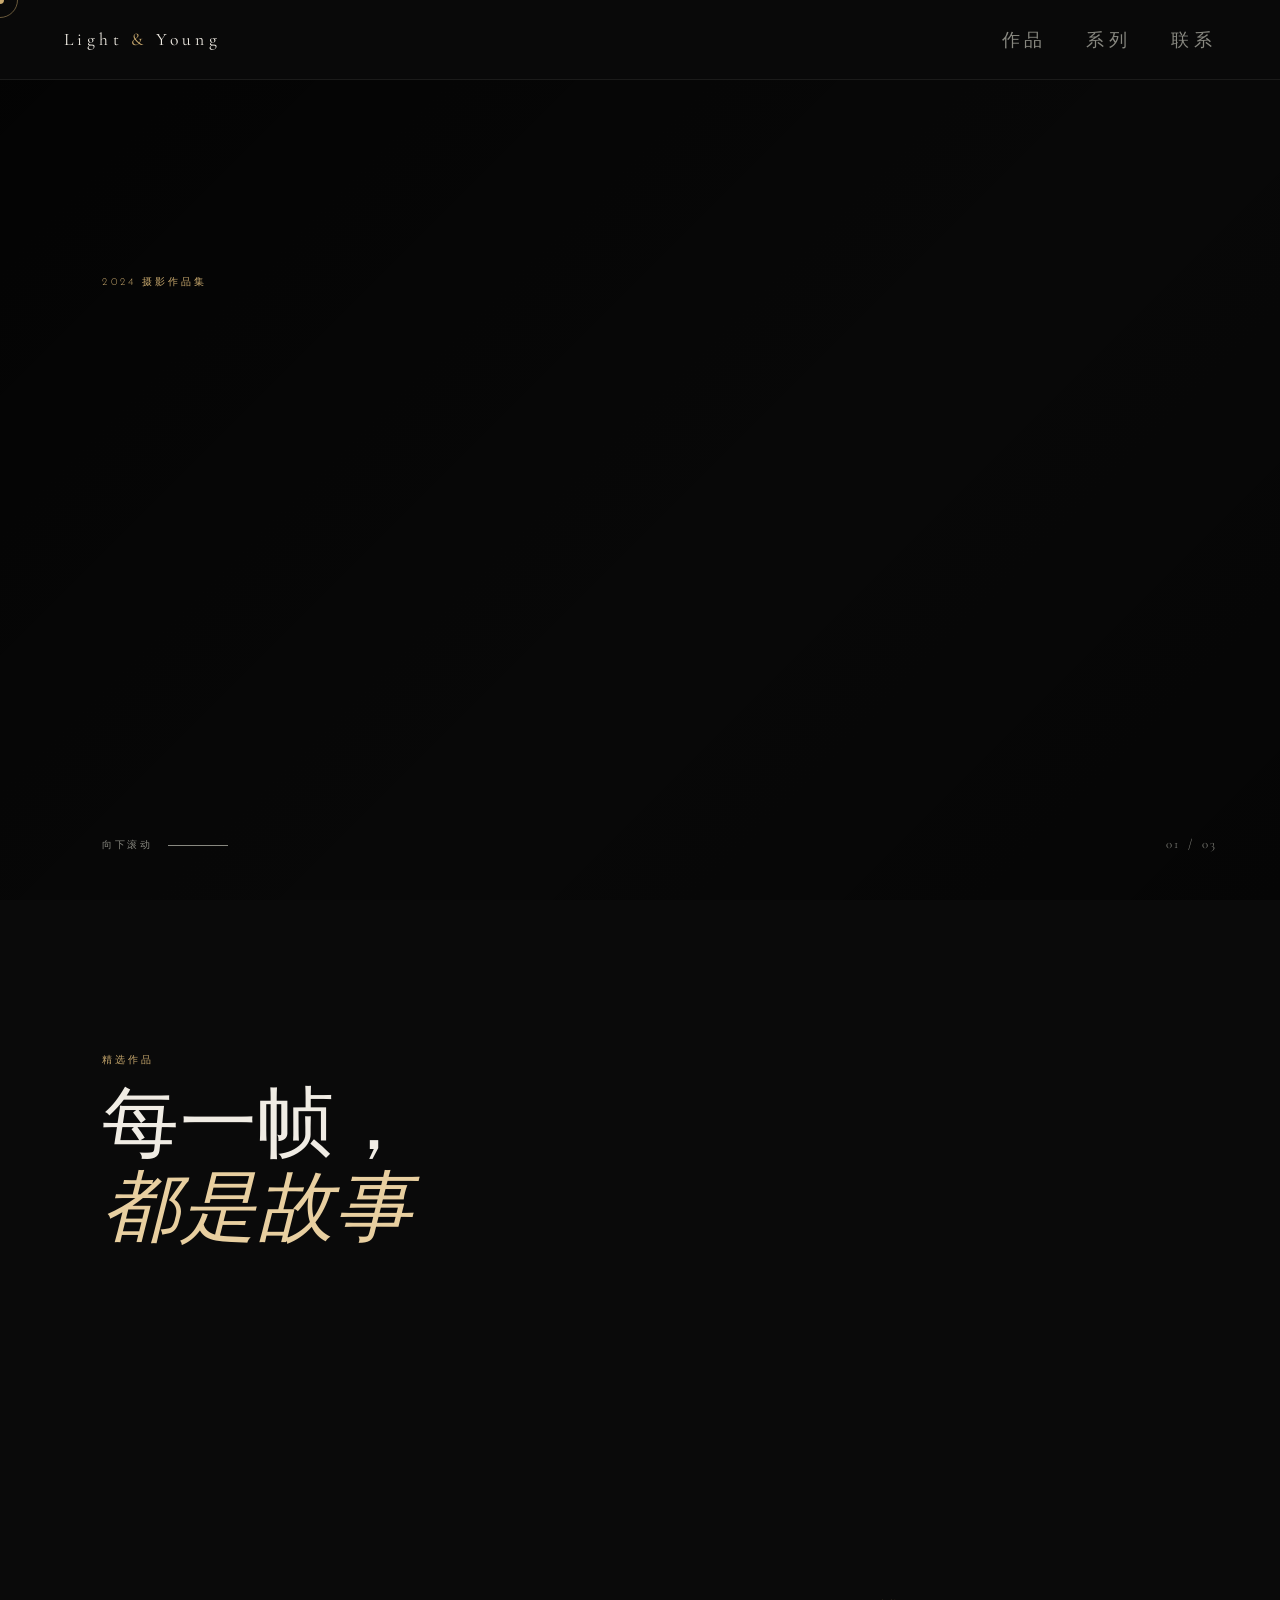
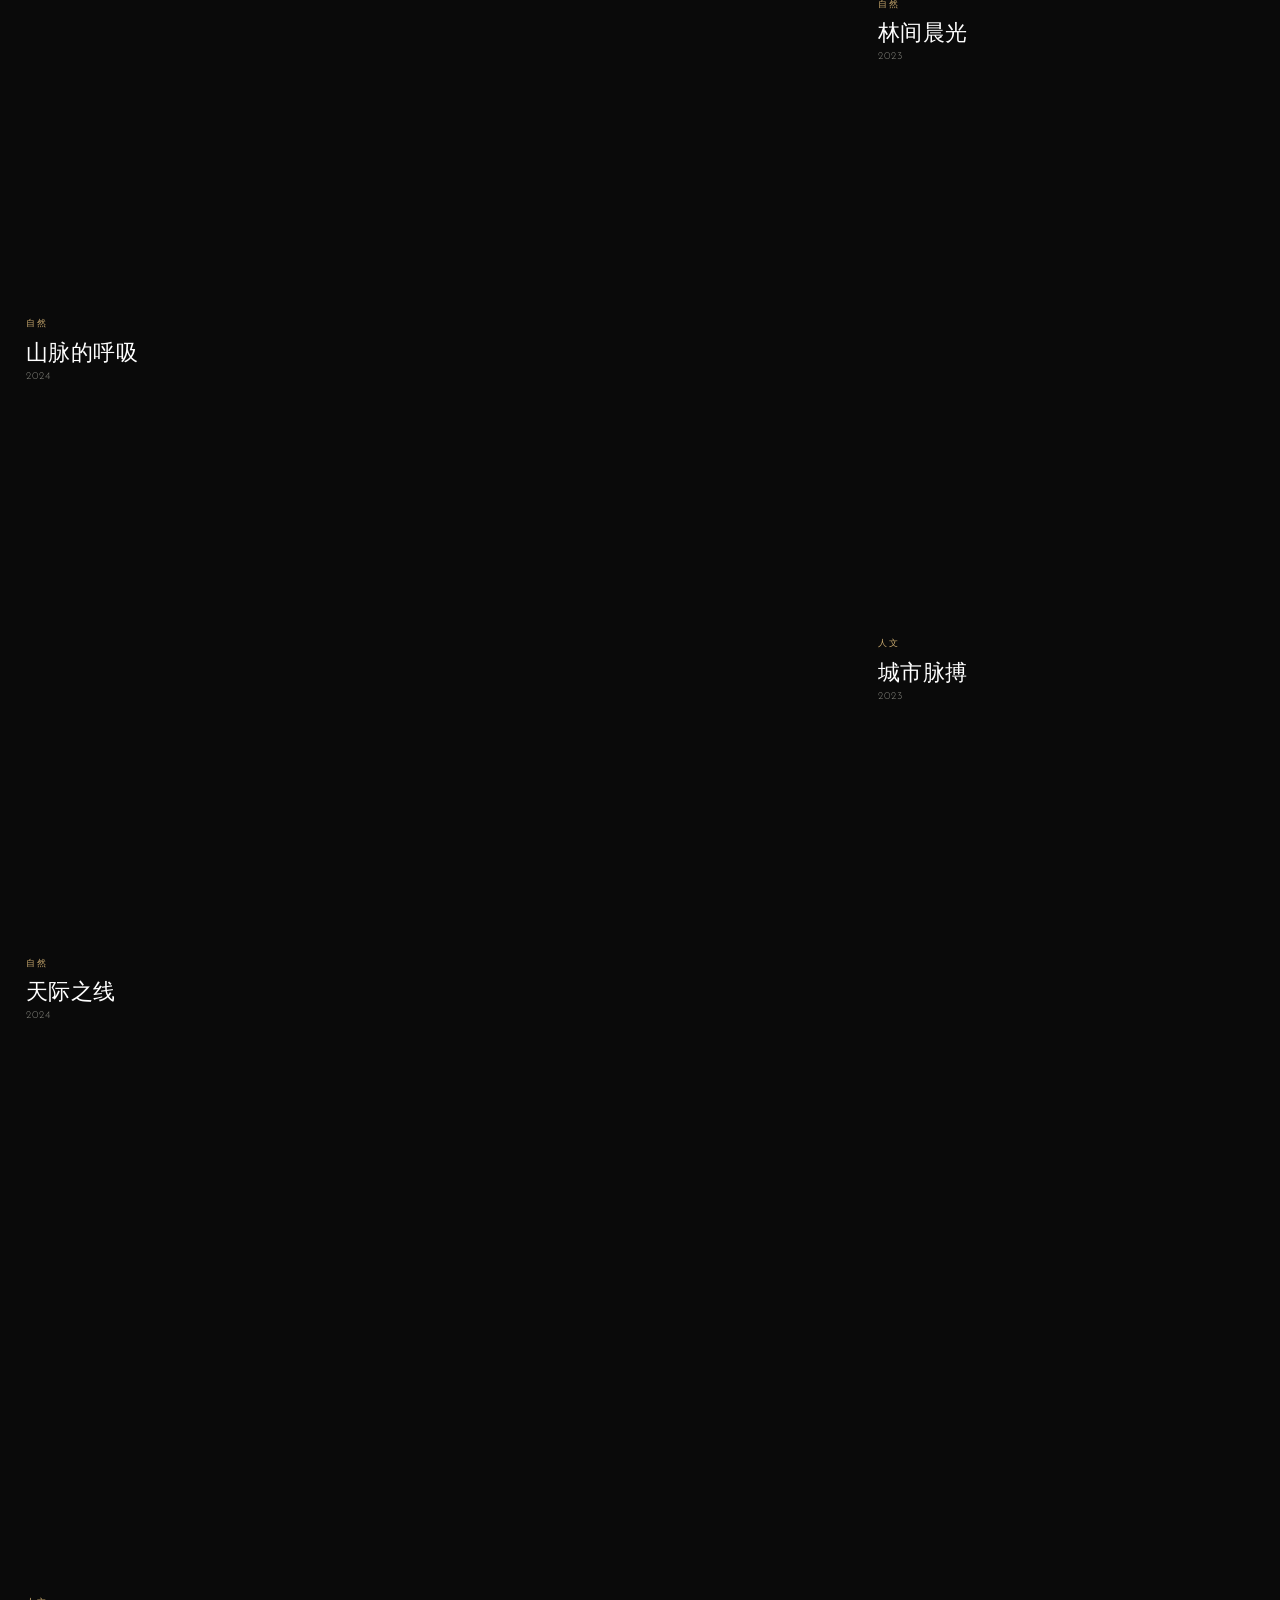
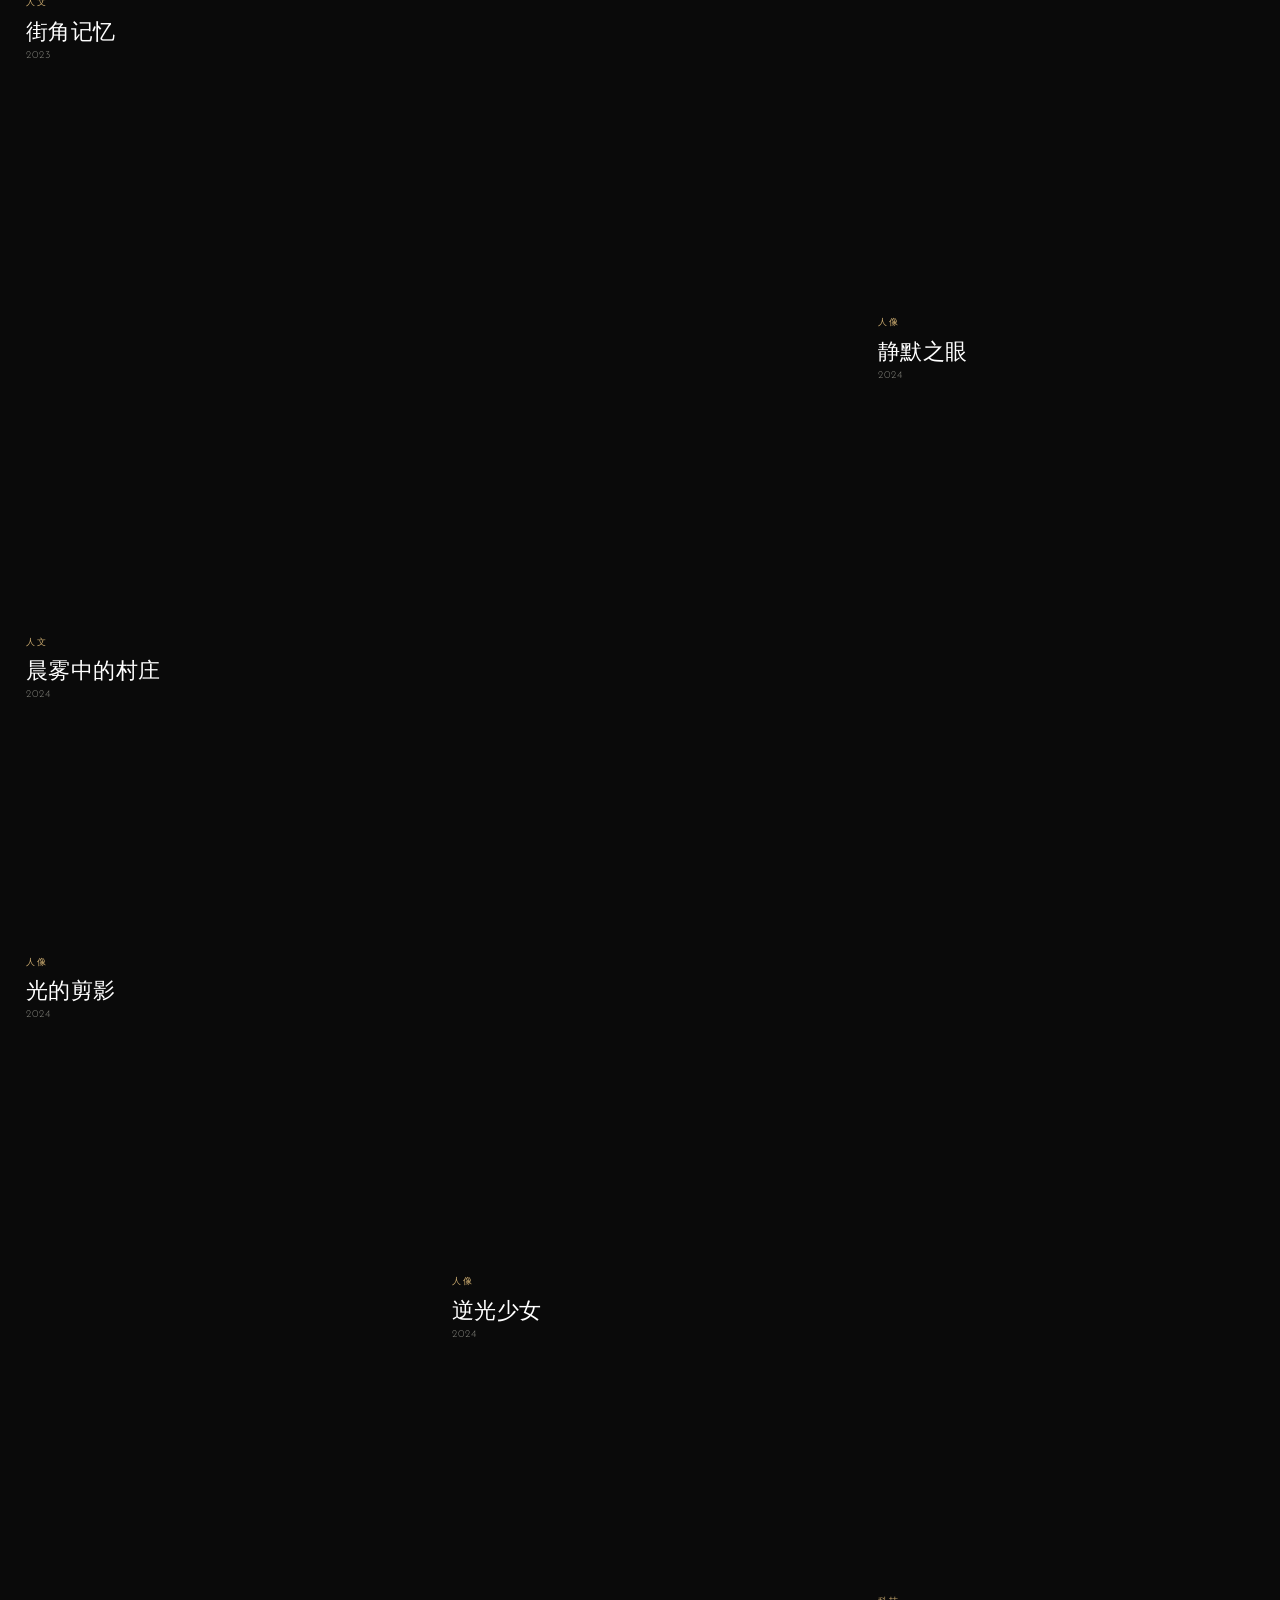
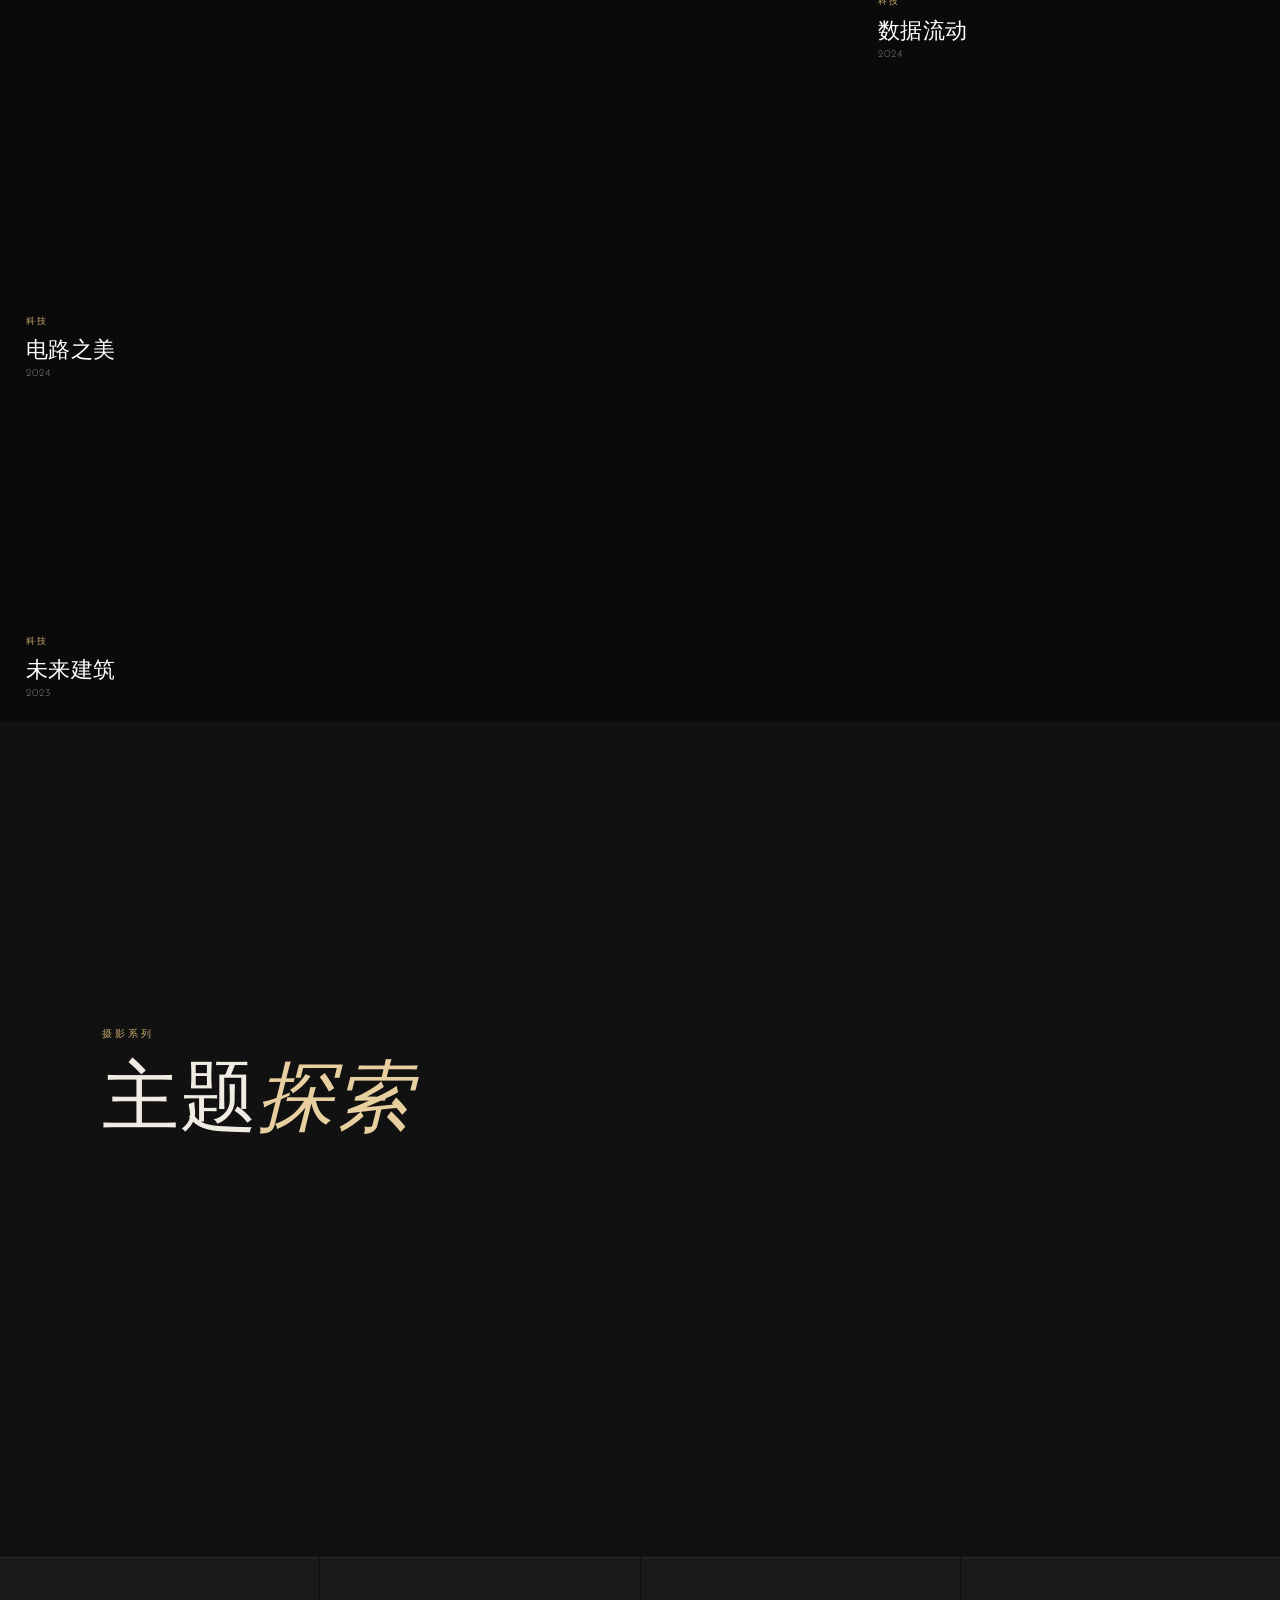
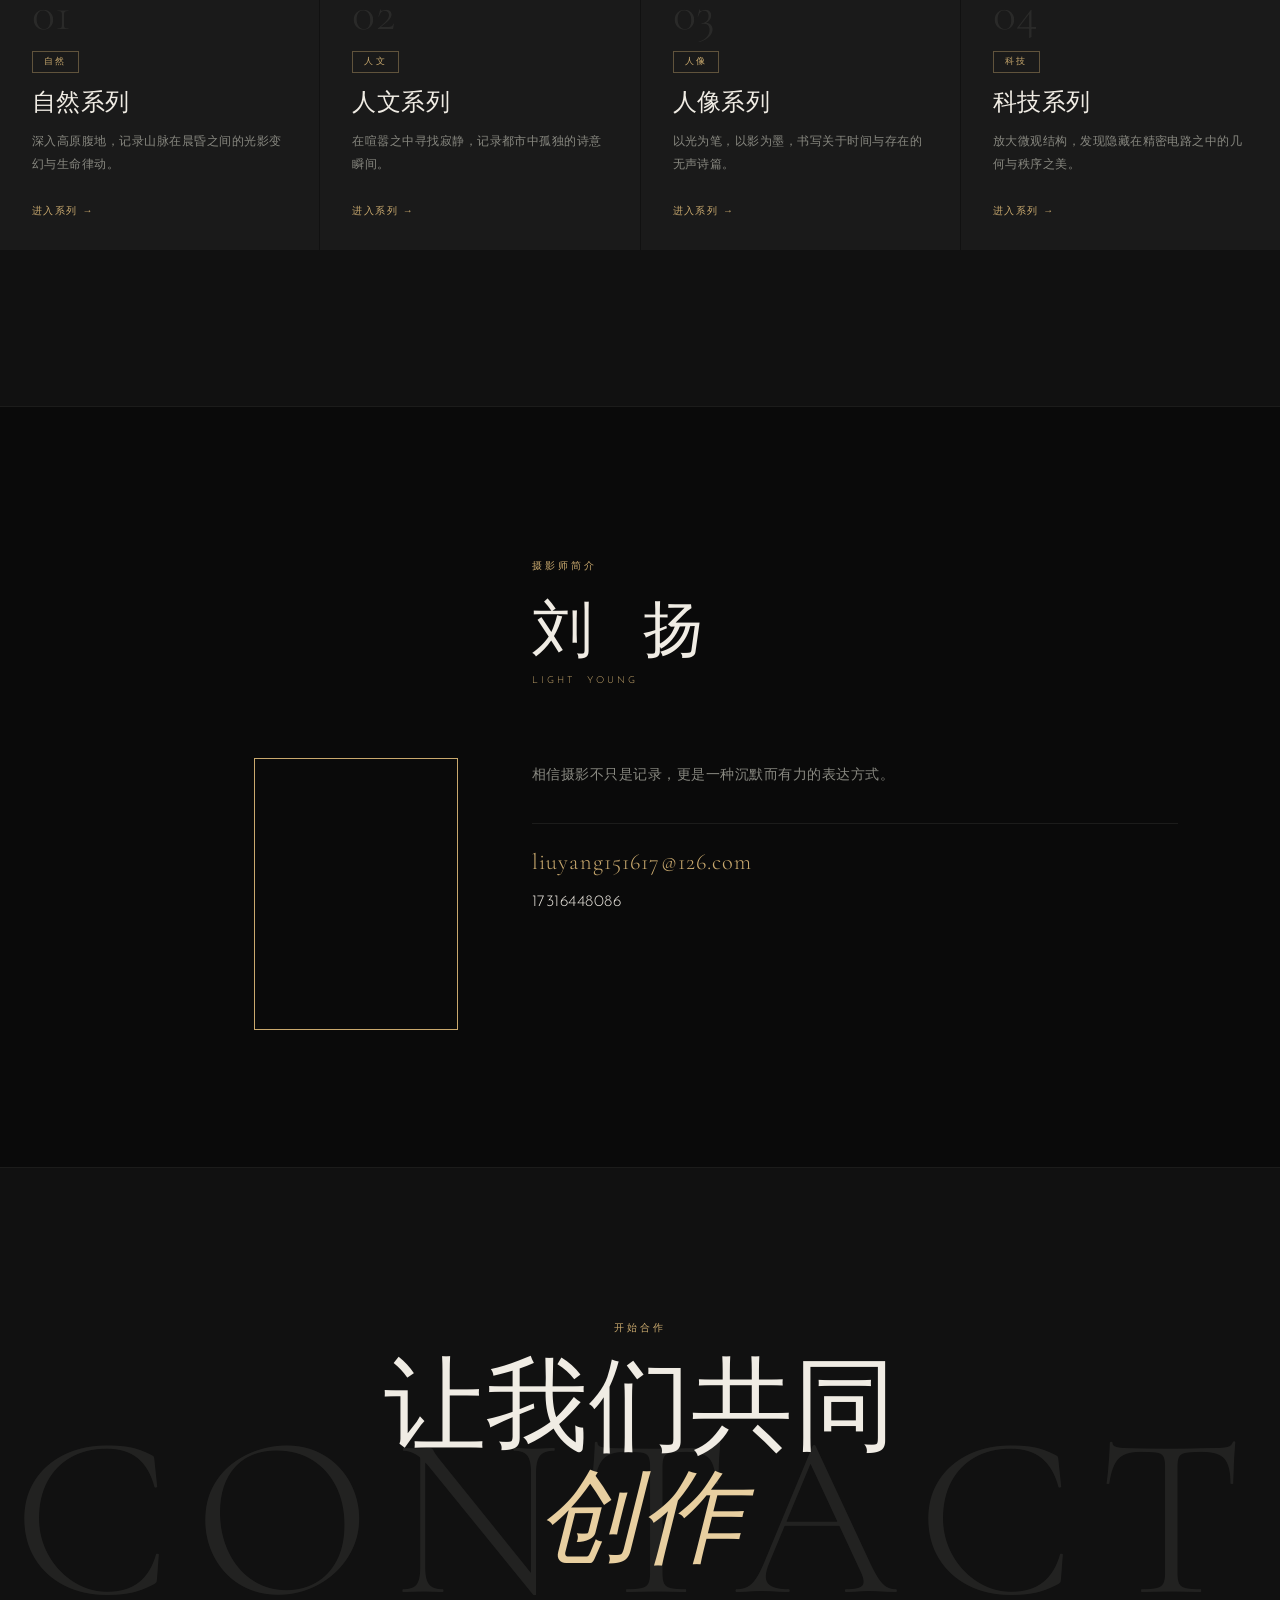
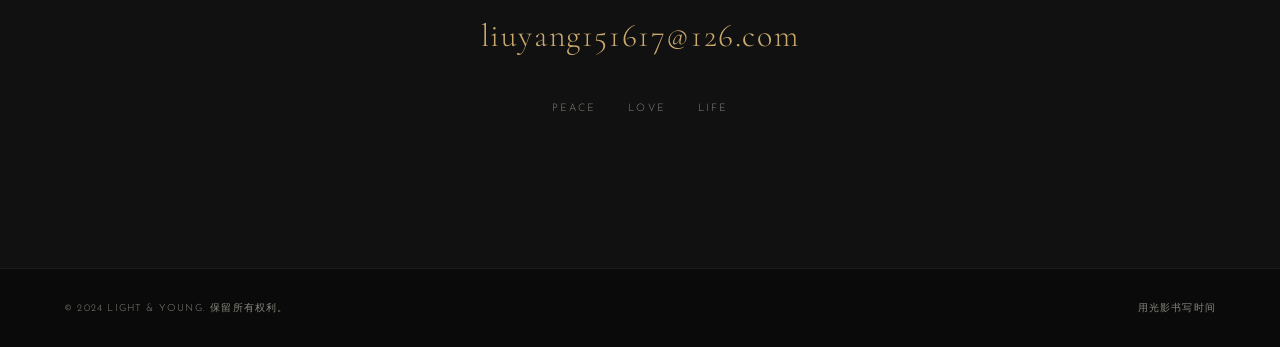
==== commit 53248a91: "Update index.html" ====
--- a/index.html
+++ b/index.html
@@ -3,7 +3,7 @@
 <head>
   <meta charset="UTF-8" />
   <meta name="viewport" content="width=device-width, initial-scale=1.0" />
-  <title>LENS & LIGHT — 摄影作品集</title>
+  <title>Light Young — 摄影作品集</title>
   <link rel="stylesheet" href="style.css" />
   <link rel="preconnect" href="https://fonts.googleapis.com" />
   <link rel="preconnect" href="https://fonts.gstatic.com" crossorigin />
@@ -25,7 +25,7 @@
 
   <!-- Navigation -->
   <nav class="nav" id="nav">
-    <div class="nav-logo">LENS <em>&</em> LIGHT</div>
+    <div class="nav-logo">Light <em>&</em> Young</div>
     <div class="nav-menu" id="navMenu">
       <a href="#work" class="nav-link">作品</a>
       <a href="#series" class="nav-link">系列</a>
@@ -195,27 +195,22 @@
   <section class="photographer-intro" id="photographer-intro">
     <div class="intro-inner">
       <div class="intro-portrait reveal">
-        <div class="intro-portrait-img" style="background-image:url('https://images.unsplash.com/photo-1507003211169-0a1dd7228f2d?w=600&q=80')"></div>
+        <div class="intro-portrait-img" style="background-image:url('images/照片.jpg')"></div>
         <div class="intro-portrait-frame"></div>
       </div>
       <div class="intro-content">
         <p class="section-label reveal">摄影师简介</p>
         <h2 class="intro-name reveal">刘 扬</h2>
-        <p class="intro-en reveal">LIU YANG · PHOTOGRAPHER</p>
+        <p class="intro-en reveal">Light &nbspYoung</p>
         <p class="intro-bio reveal">
-          毕业于东南大学，摄影两年，现居上海。
-          擅长以极简构图捕捉光影细节，致力于探索自然、人文与科技之间的视觉张力。
+          毕业于东南大学，摄影两年，现居上海。<br>
         </p>
         <p class="intro-bio reveal">
           相信摄影不只是记录，更是一种沉默而有力的表达方式。
         </p>
         <div class="intro-contact reveal">
-          <a href="mailto:hello@lenslight.com" class="intro-email">hello@lenslight.com</a>
-          <div class="intro-social">
-            <a href="#">Instagram</a>
-            <a href="#">Behance</a>
-            <a href="#">500px</a>
-          </div>
+          <a href="liuyang151617@126.com" class="intro-email">liuyang151617@126.com</a>
+          <p>17316448086</p>
         </div>
       </div>
     </div>
@@ -226,18 +221,18 @@
     <div class="contact-inner">
       <p class="section-label reveal">开始合作</p>
       <h2 class="contact-title reveal">让我们共同<br><em>创作</em></h2>
-      <a href="mailto:hello@lenslight.com" class="contact-email reveal">hello@lenslight.com</a>
+      <a href="mailto:liuyang151617@126.com" class="contact-email reveal">liuyang151617@126.com</a>
       <div class="contact-social reveal">
-        <a href="#">Instagram</a>
-        <a href="#">Behance</a>
-        <a href="#">500px</a>
+        <a href="#">Peace</a>
+        <a href="#">Love</a>
+        <a href="#">Life</a>
       </div>
     </div>
   </section>
 
   <!-- Footer -->
   <footer class="footer">
-    <p>© 2024 LENS & LIGHT. 保留所有权利。</p>
+    <p>© 2024 Light & Young. 保留所有权利。</p>
     <p>用光影书写时间</p>
   </footer>
 
@@ -250,4 +245,4 @@
 
   <script src="script.js"></script>
 </body>
-</html>+</html>
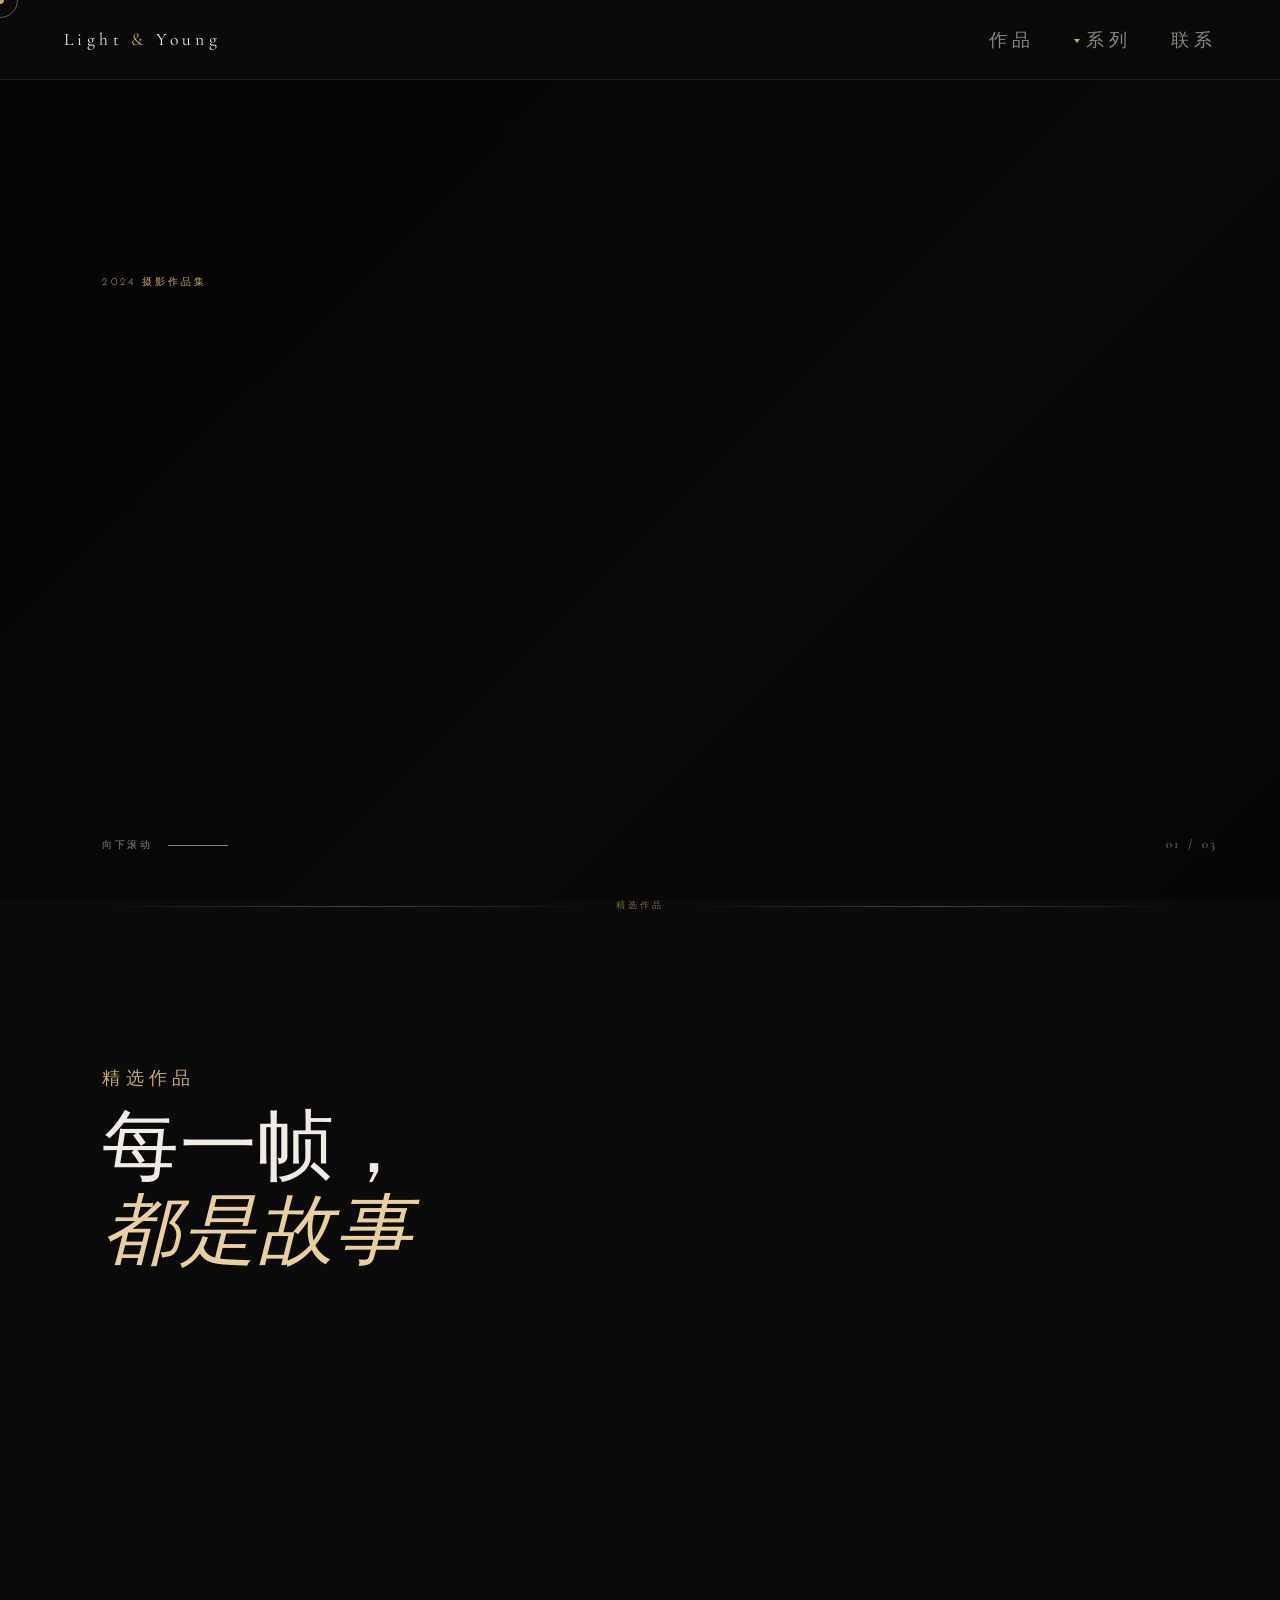
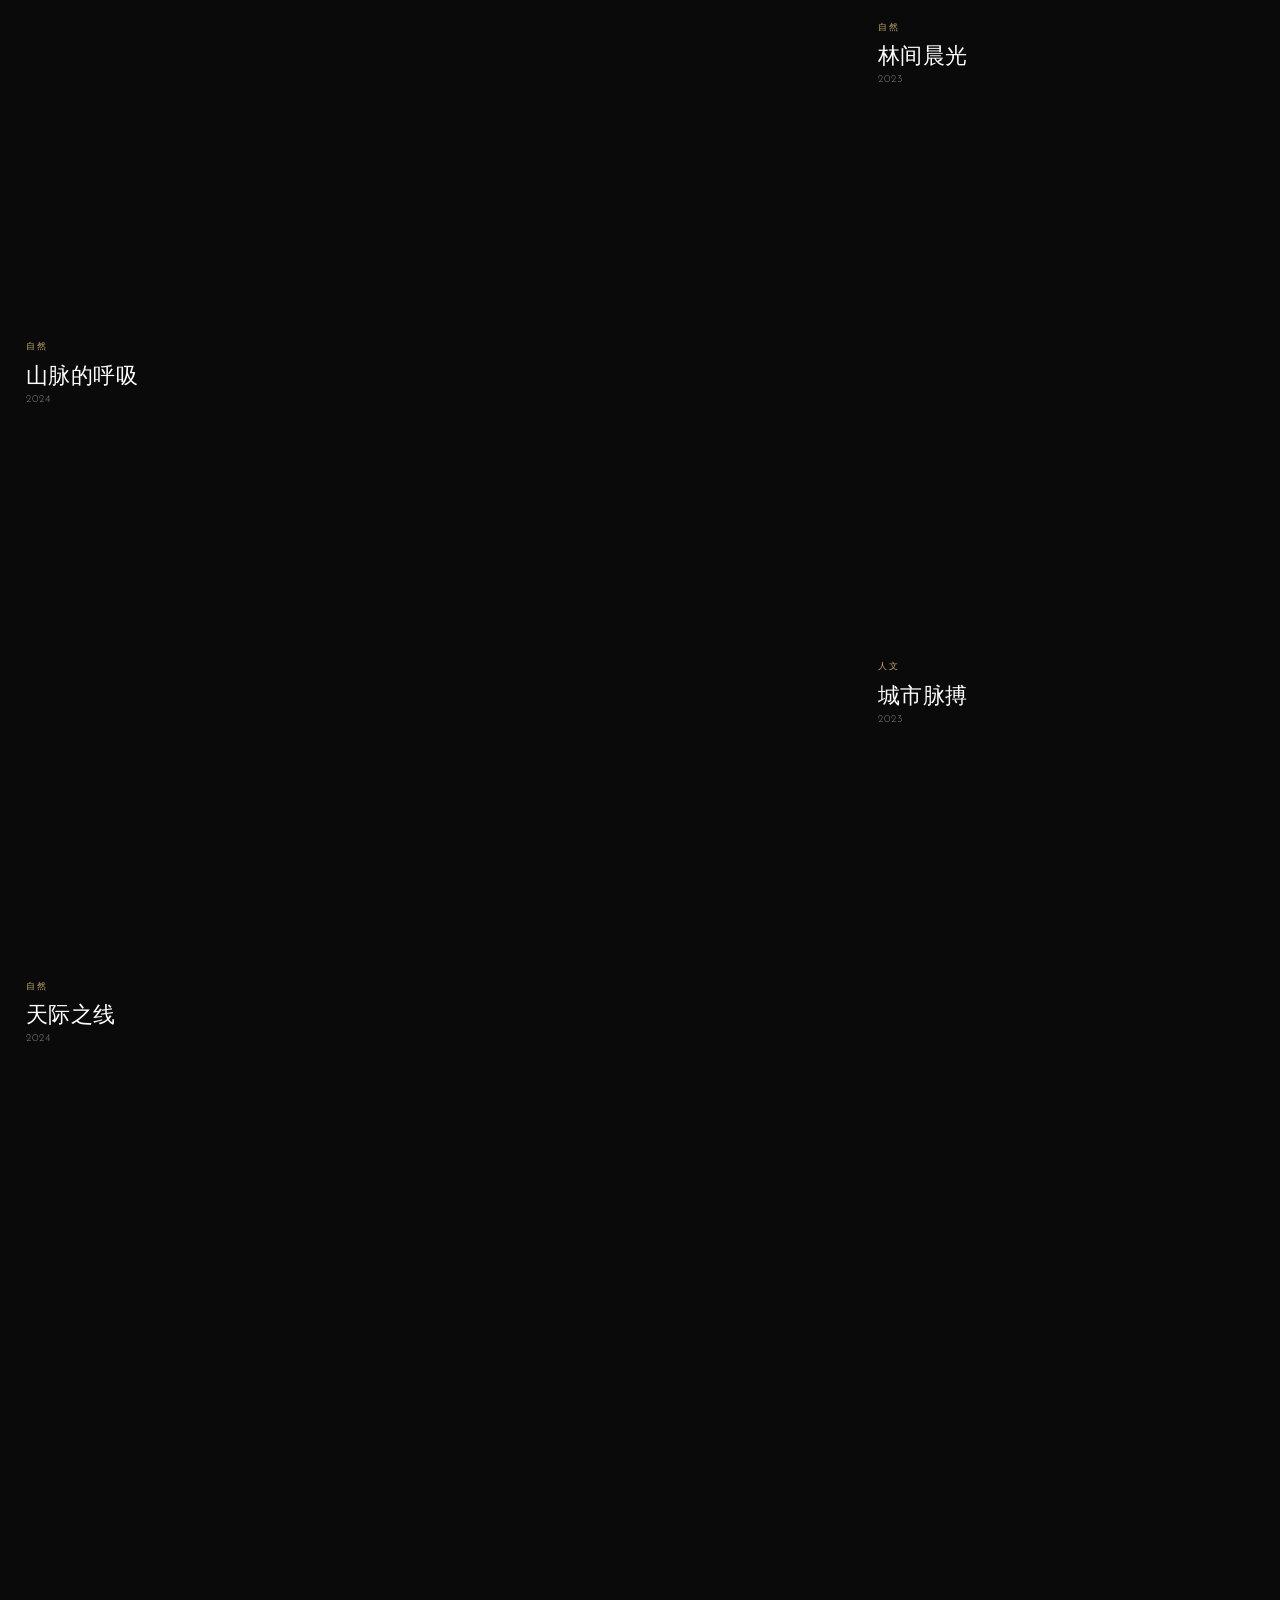
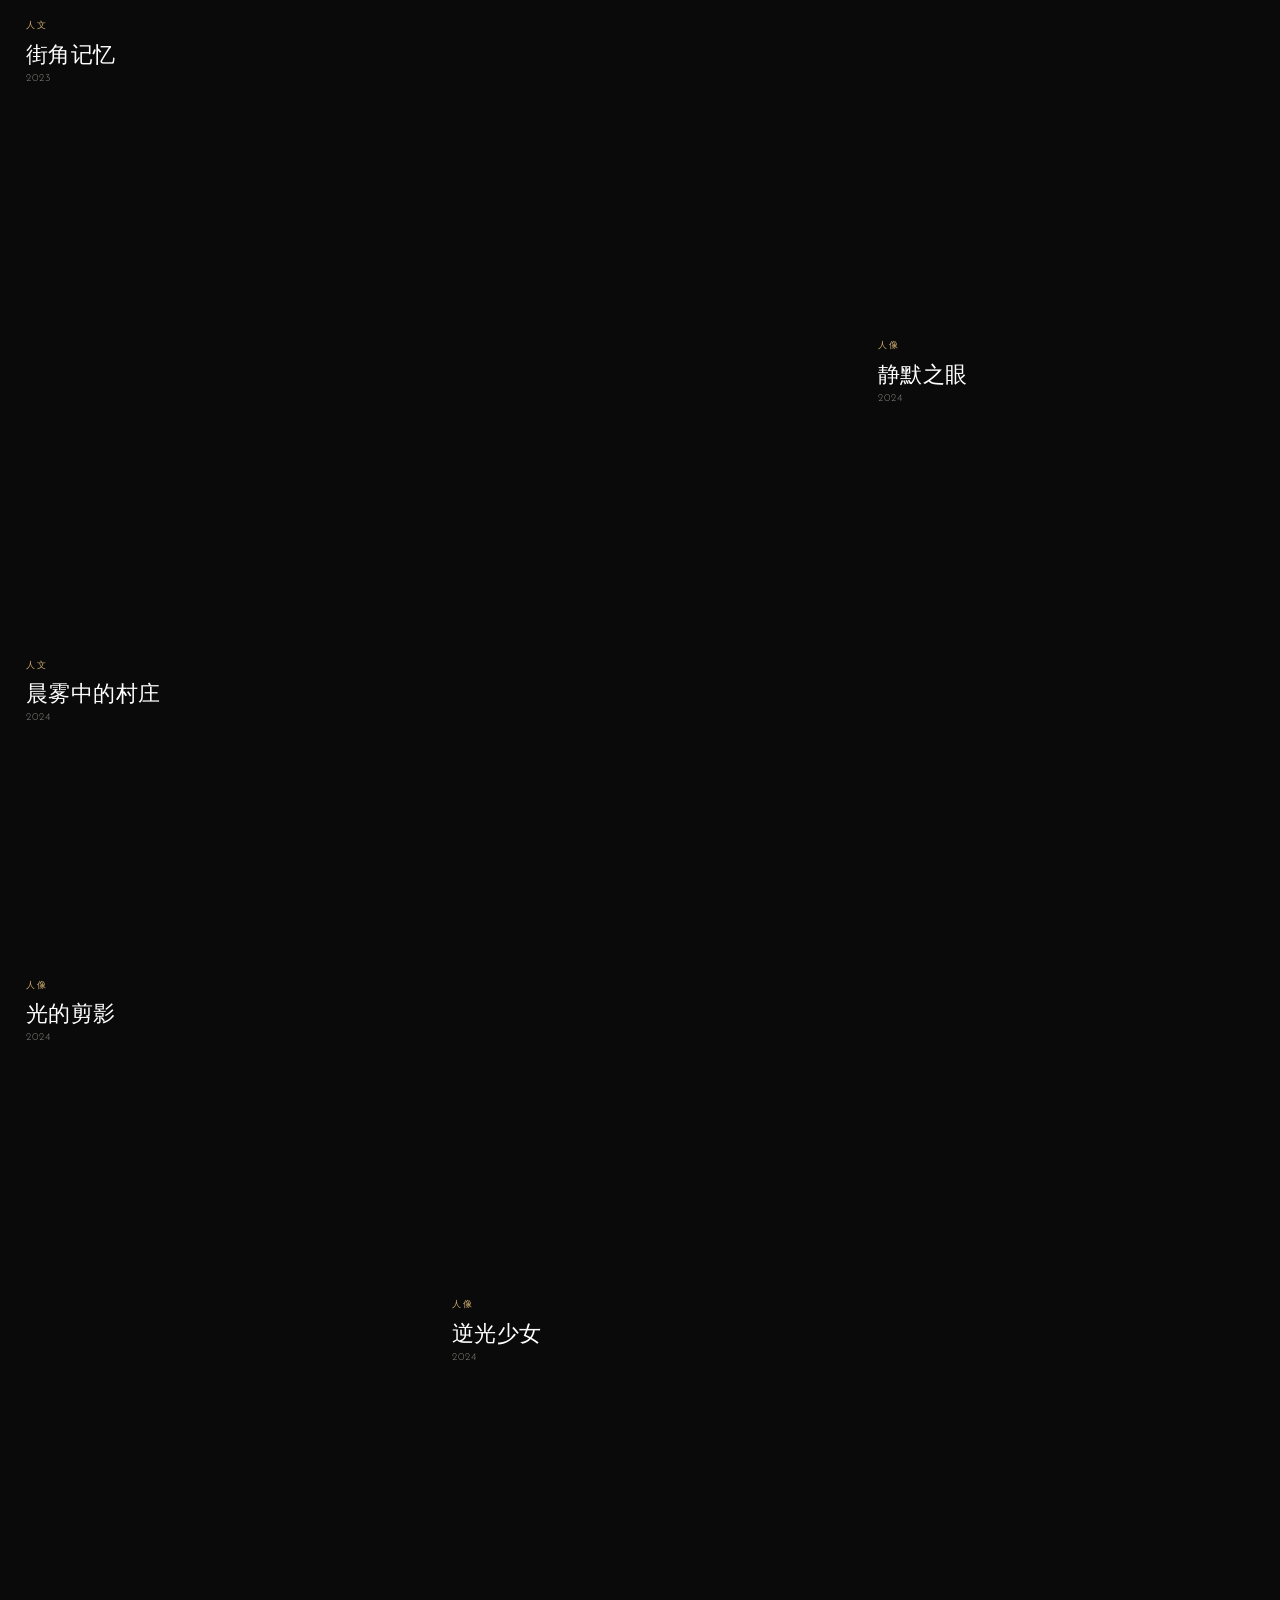
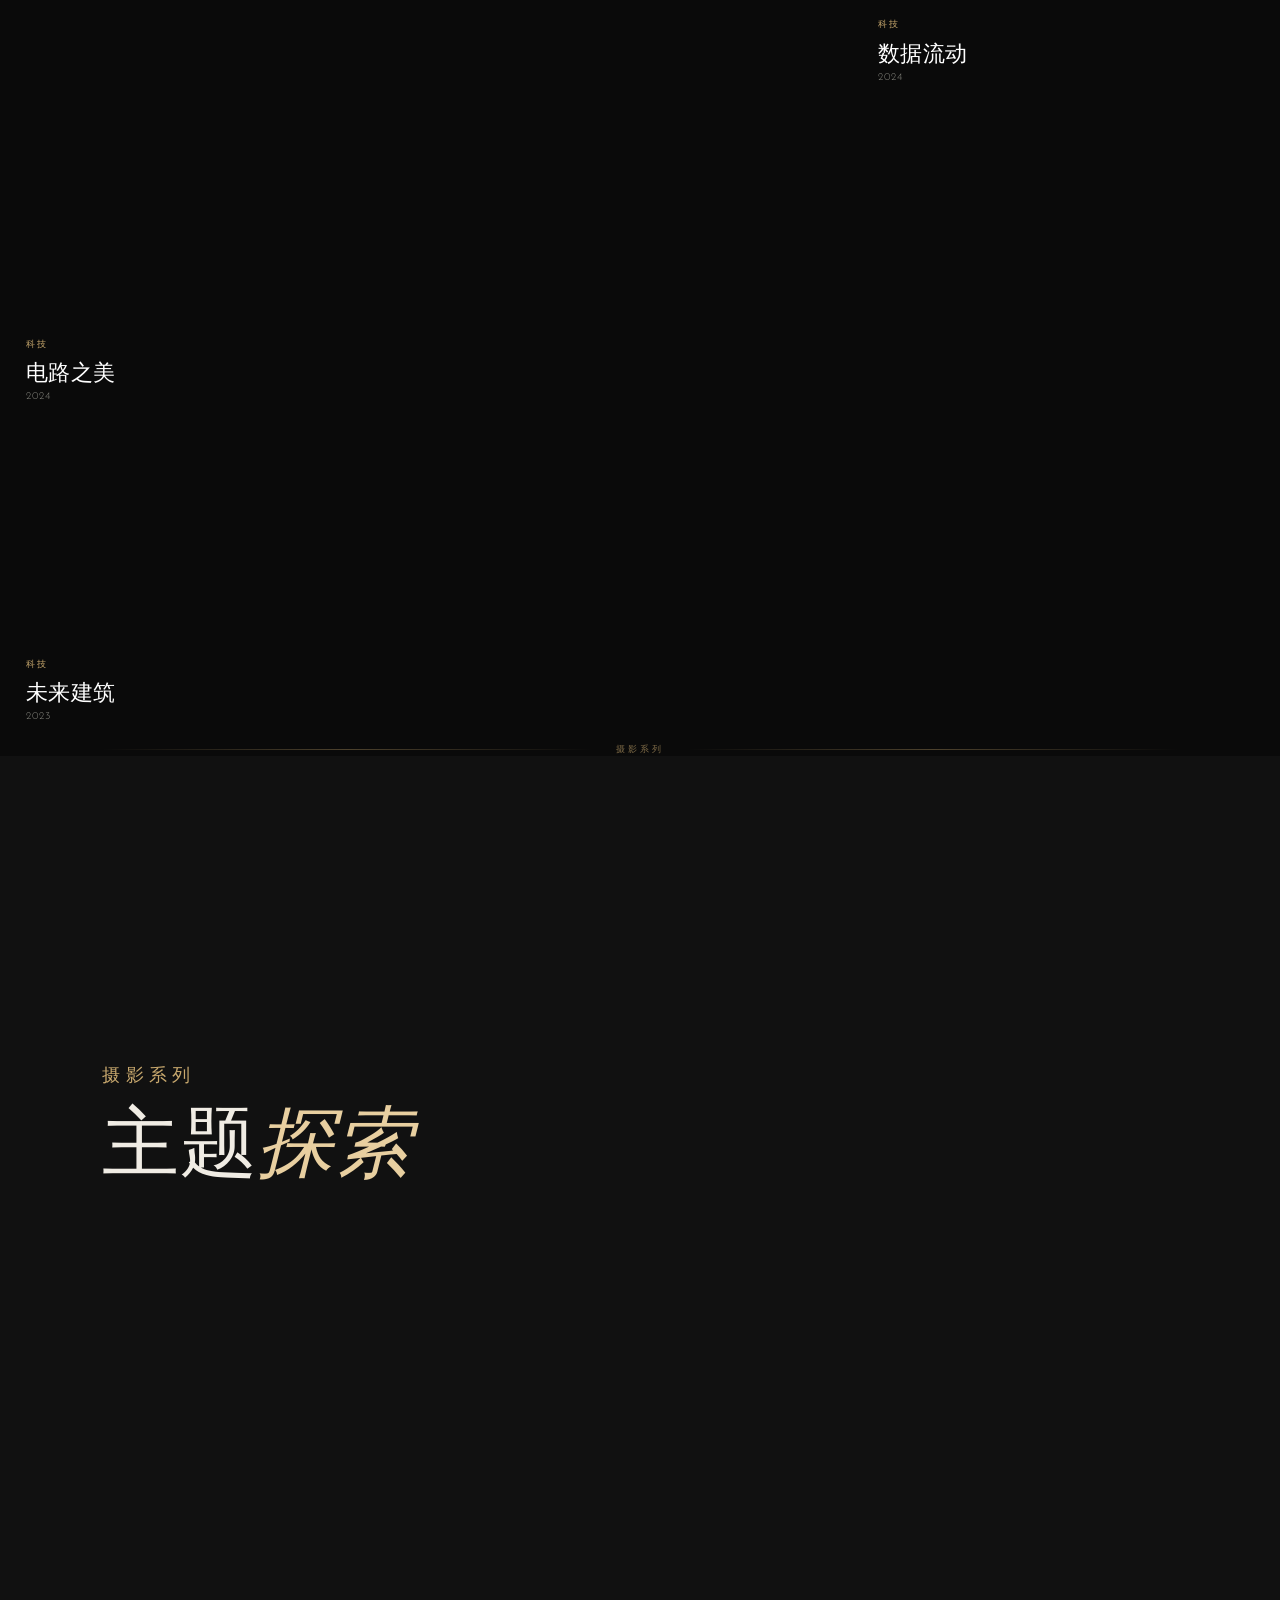
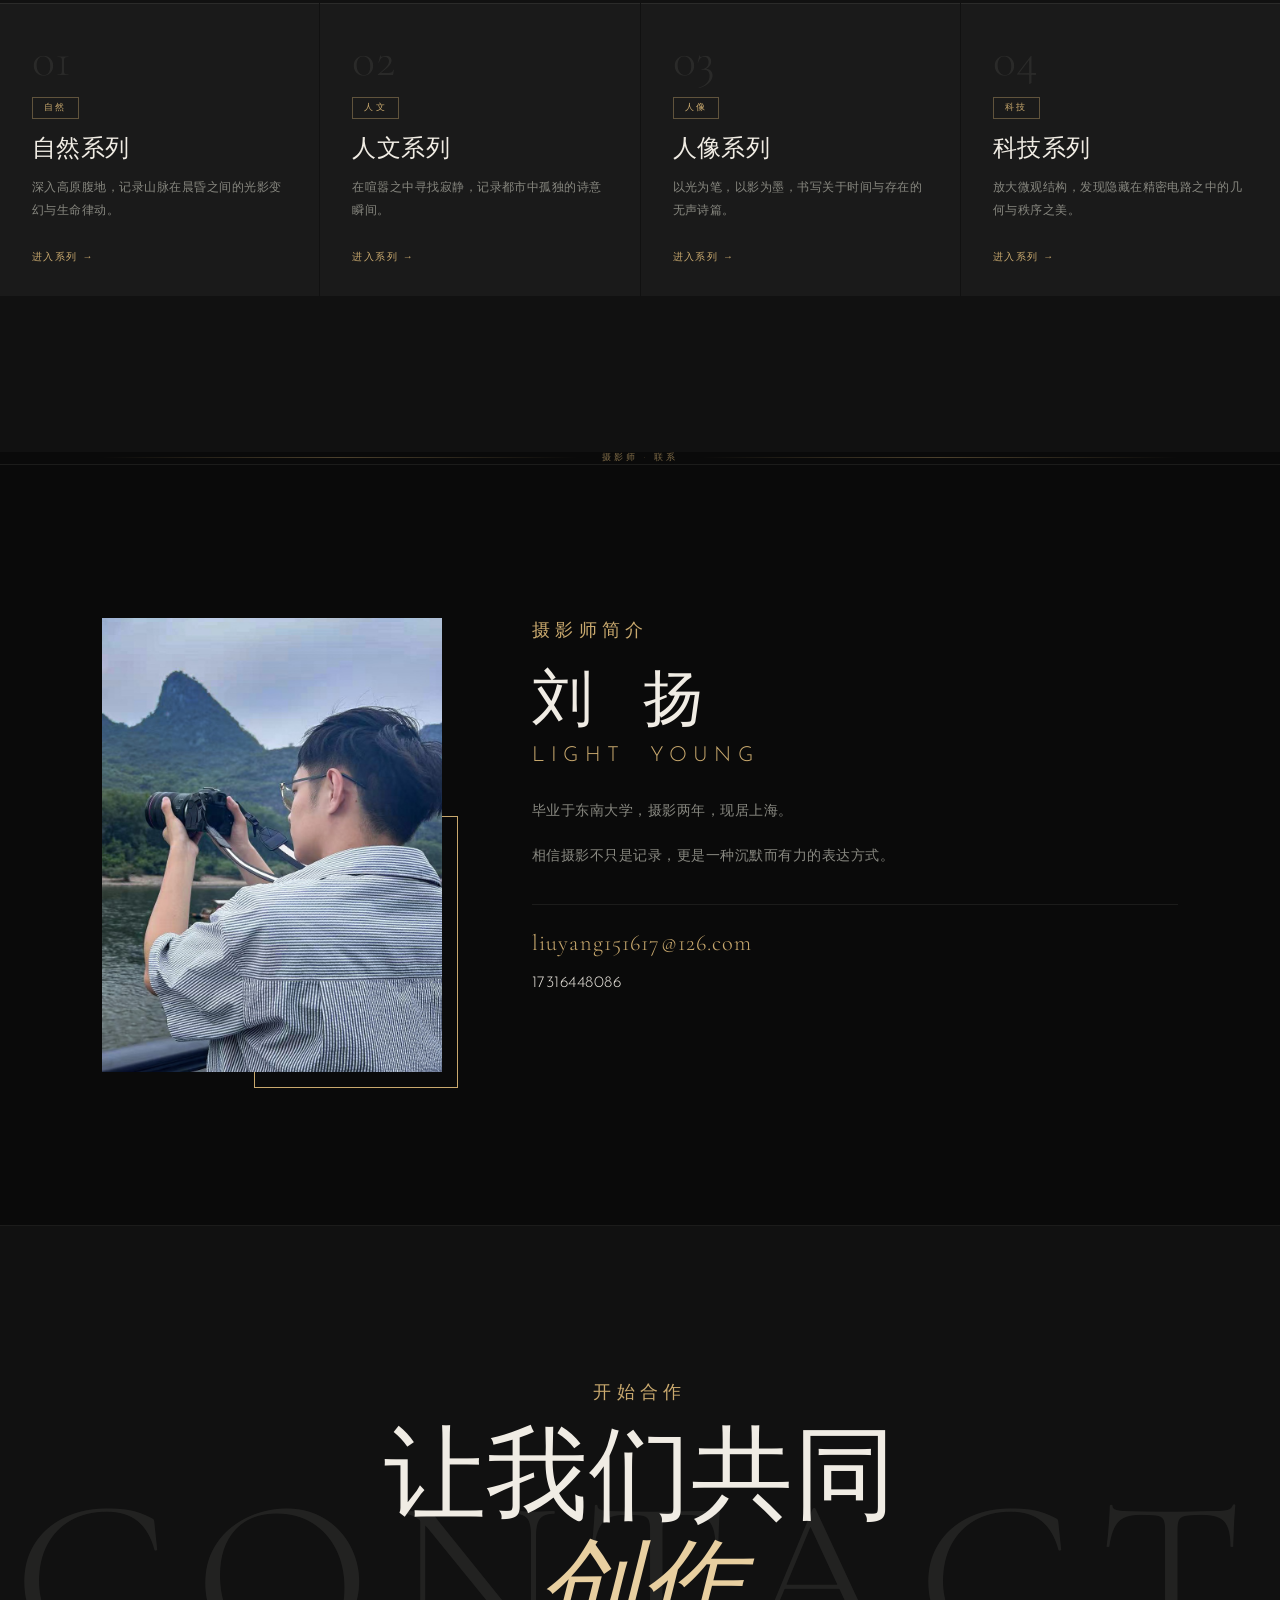
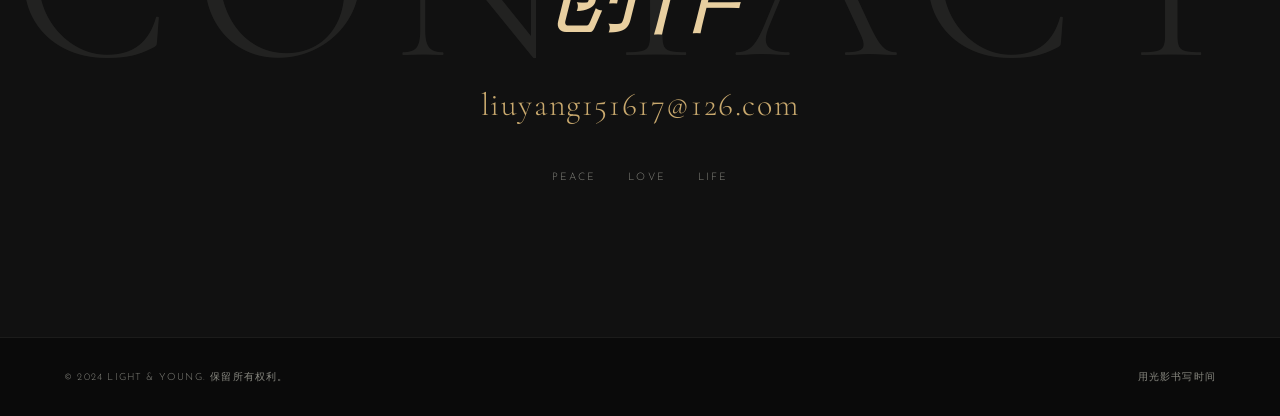
==== commit 6268419d: "Add files via upload" ====
--- a/index.html
+++ b/index.html
@@ -18,7 +18,7 @@
   <!-- Preloader -->
   <div class="preloader" id="preloader">
     <div class="preloader-inner">
-      <div class="preloader-logo">L&L</div>
+      <div class="preloader-logo">Light <em>&</em> Young</div>
       <div class="preloader-bar"><span></span></div>
     </div>
   </div>
@@ -28,7 +28,15 @@
     <div class="nav-logo">Light <em>&</em> Young</div>
     <div class="nav-menu" id="navMenu">
       <a href="#work" class="nav-link">作品</a>
-      <a href="#series" class="nav-link">系列</a>
+      <div class="nav-item">
+        <a href="#series" class="nav-link">系列</a>
+        <div class="nav-dropdown">
+          <a href="series-nature.html">自然</a>
+          <a href="series-humanistic.html">人文</a>
+          <a href="series-portrait.html">人像</a>
+          <a href="series-tech.html">科技</a>
+        </div>
+      </div>
       <a href="#photographer-intro" class="nav-link">联系</a>
     </div>
     <div class="nav-toggle" id="navToggle">
@@ -66,6 +74,9 @@
     </div>
   </section>
 
+  <!-- Divider: 作品 -->
+  <div class="section-divider"><span class="section-divider-text">精选作品</span></div>
+
   <!-- Featured Work -->
   <section class="work" id="work">
     <div class="section-header">
@@ -132,6 +143,9 @@
     </div>
   </section>
 
+  <!-- Divider: 系列 -->
+  <div class="section-divider"><span class="section-divider-text">摄影系列</span></div>
+
   <!-- Series -->
   <section class="series" id="series">
     <div class="section-header">
@@ -190,6 +204,9 @@
       </div>
     </div>
   </section>
+
+  <!-- Divider: 联系 -->
+  <div class="section-divider"><span class="section-divider-text">摄影师 · 联系</span></div>
 
   <!-- 摄影师介绍 -->
   <section class="photographer-intro" id="photographer-intro">
@@ -245,4 +262,4 @@
 
   <script src="script.js"></script>
 </body>
-</html>
+</html>
--- a/style.css
+++ b/style.css
@@ -85,6 +85,7 @@
   margin-bottom: 2rem;
   animation: pulse 1.5s ease-in-out infinite;
 }
+.preloader-logo em { color: var(--accent-light); font-style: normal; }
 @keyframes pulse { 0%,100%{opacity:0.6} 50%{opacity:1} }
 .preloader-bar {
   width: 200px; height: 1px;
@@ -271,7 +272,7 @@
 
 /* ---- Section Shared ---- */
 .section-label {
-  font-size: 0.6rem;
+  font-size: 1.1rem;
   letter-spacing: 0.3em;
   text-transform: uppercase;
   color: var(--accent);
@@ -545,7 +546,7 @@
   opacity: 0; visibility: hidden;
   transition: opacity 0.5s, visibility 0.5s;
 }
-.lightbox.active { opacity: 1; visibility: visible; }
+.lightbox.active { opacity: 1; visibility: visible; cursor: pointer; }
 .lightbox-img {
   max-width: 90vw; max-height: 85vh;
   width: 100%; height: 100%;
@@ -607,6 +608,21 @@
   .nav-toggle.active span:first-child { transform: rotate(45deg) translate(5px, 5px); }
   .nav-toggle.active span:last-child { transform: rotate(-45deg) translate(5px, -5px); }
 
+  /* Mobile dropdown */
+  .nav-item .nav-dropdown {
+    position: static;
+    transform: none;
+    opacity: 1;
+    visibility: visible;
+    background: transparent;
+    border: none;
+    backdrop-filter: none;
+    padding-left: 1rem;
+    display: none;
+  }
+  .nav-item.open .nav-dropdown { display: block; }
+  .nav-item .nav-link::before { display: none; }
+
   /* Gallery */
   .gallery { grid-template-columns: 1fr; }
   .gallery-item--large,
@@ -635,6 +651,89 @@
   .hero-title { font-size: 3.2rem; }
   .section-title { font-size: 2.5rem; }
   .intro-inner { gap: 2rem; }
+}
+
+/* ---- Nav Dropdown ---- */
+.nav-item {
+  position: relative;
+}
+.nav-item .nav-link {
+  display: flex;
+  align-items: center;
+  gap: 0.4rem;
+}
+.nav-item .nav-link::before {
+  content: '';
+  display: inline-block;
+  width: 0; height: 0;
+  border-left: 3.5px solid transparent;
+  border-right: 3.5px solid transparent;
+  border-top: 4px solid var(--accent);
+  transition: transform 0.3s;
+  margin-top: 2px;
+  flex-shrink: 0;
+}
+.nav-item:hover .nav-link::before {
+  transform: rotate(180deg);
+}
+.nav-dropdown {
+  position: absolute;
+  top: calc(100% + 16px);
+  left: 50%;
+  background: rgba(10,10,10,0.97);
+  backdrop-filter: blur(20px);
+  border: 1px solid var(--border);
+  min-width: 140px;
+  opacity: 0;
+  visibility: hidden;
+  transform: translateX(-50%) translateY(-8px);
+  transition: opacity 0.3s, visibility 0.3s, transform 0.3s var(--ease-out-expo);
+  z-index: 100;
+}
+.nav-item:hover .nav-dropdown {
+  opacity: 1;
+  visibility: visible;
+  transform: translateX(-50%) translateY(0);
+}
+.nav-dropdown a {
+  display: block;
+  padding: 0.75rem 1.4rem;
+  font-family: var(--font-display);
+  font-size: 1rem;
+  font-weight: 300;
+  letter-spacing: 0.2em;
+  color: var(--text-muted);
+  border-bottom: 1px solid var(--border);
+  transition: color 0.25s, padding-left 0.25s;
+}
+.nav-dropdown a:last-child { border-bottom: none; }
+.nav-dropdown a:hover { color: var(--accent); padding-left: 1.9rem; }
+
+/* ---- Section Dividers ---- */
+.section-divider {
+  display: flex;
+  align-items: center;
+  gap: 1.5rem;
+  padding: 0 clamp(1.5rem, 8vw, 8rem);
+  margin: 0;
+  overflow: hidden;
+}
+.section-divider::before,
+.section-divider::after {
+  content: '';
+  flex: 1;
+  height: 1px;
+  background: linear-gradient(90deg, transparent, var(--accent), transparent);
+  opacity: 0.35;
+}
+.section-divider-text {
+  font-size: 0.55rem;
+  letter-spacing: 0.35em;
+  text-transform: uppercase;
+  color: var(--accent);
+  opacity: 0.6;
+  white-space: nowrap;
+  flex-shrink: 0;
 }
 
 /* ---- Gallery Filter ---- */
@@ -731,7 +830,7 @@
   color: var(--text);
 }
 .intro-en {
-  font-size: 0.6rem;
+  font-size: 1.3rem;
   letter-spacing: 0.3em;
   text-transform: uppercase;
   color: var(--accent);
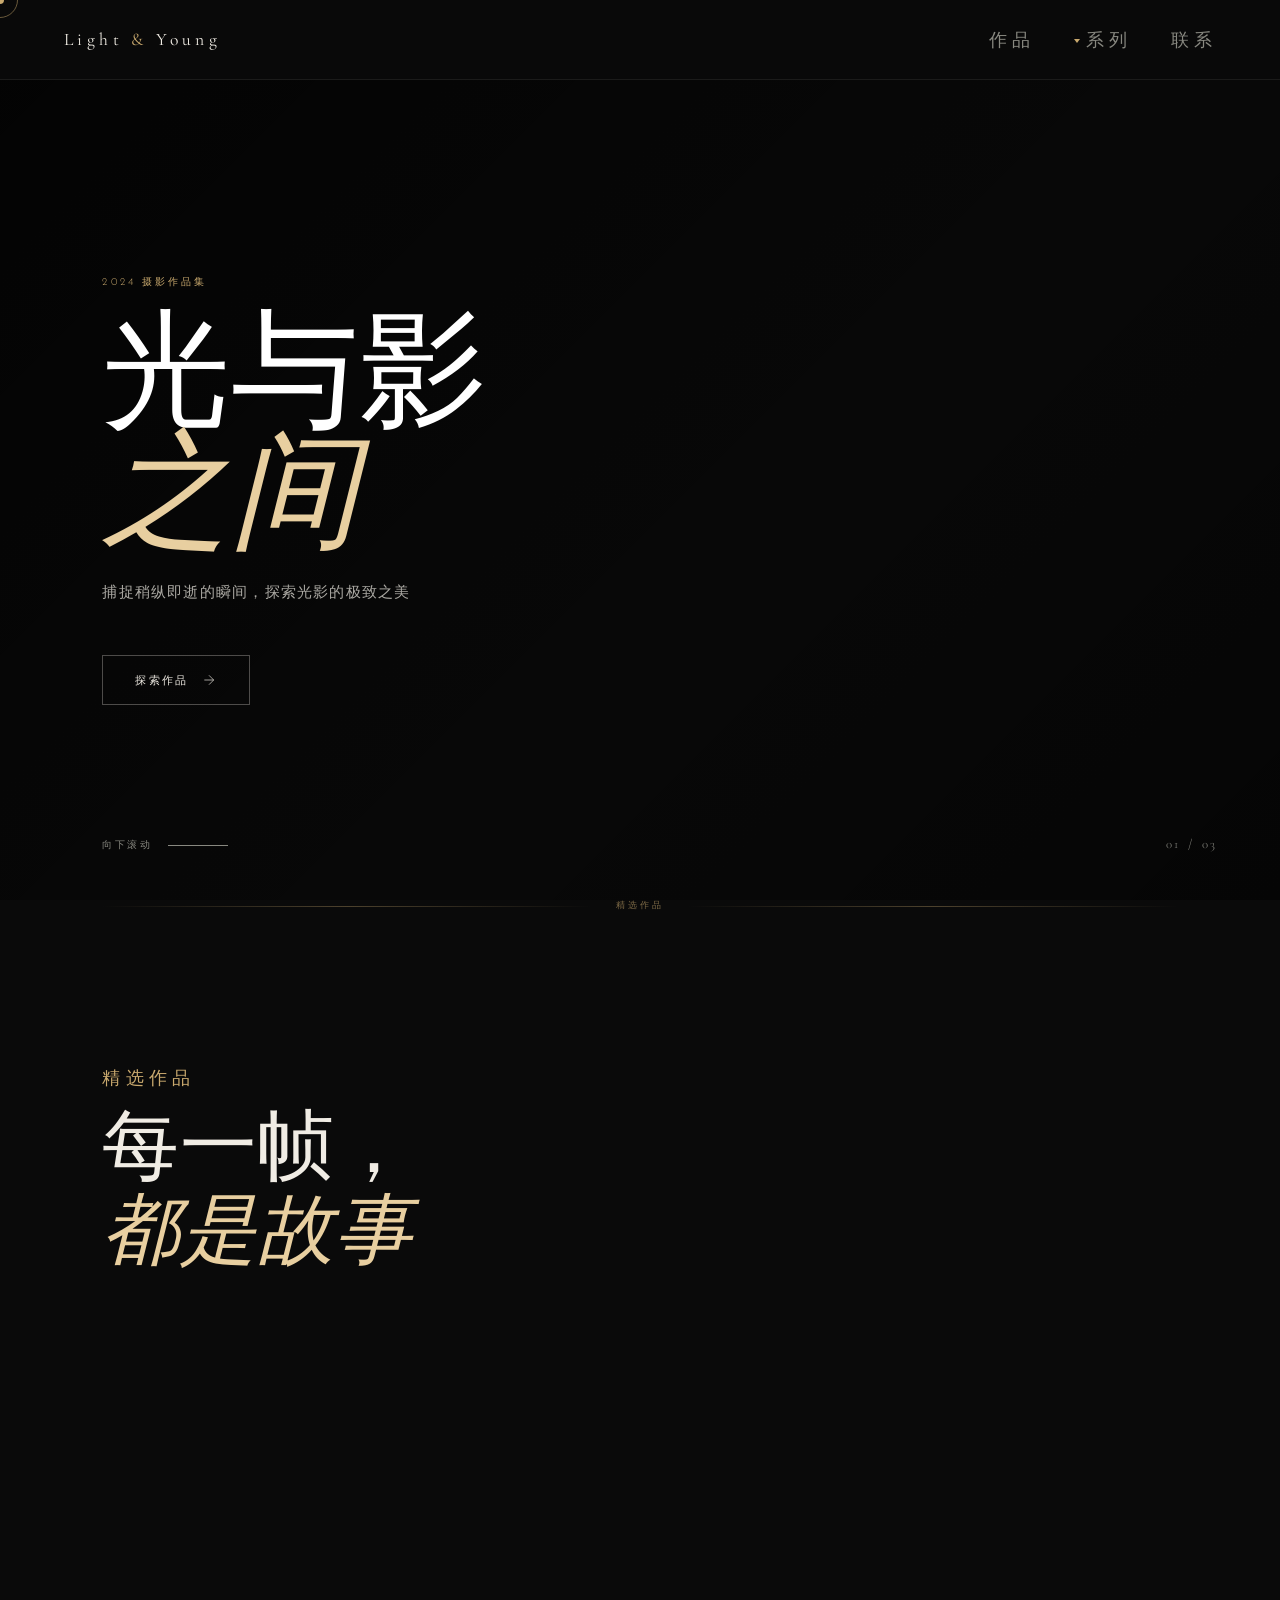
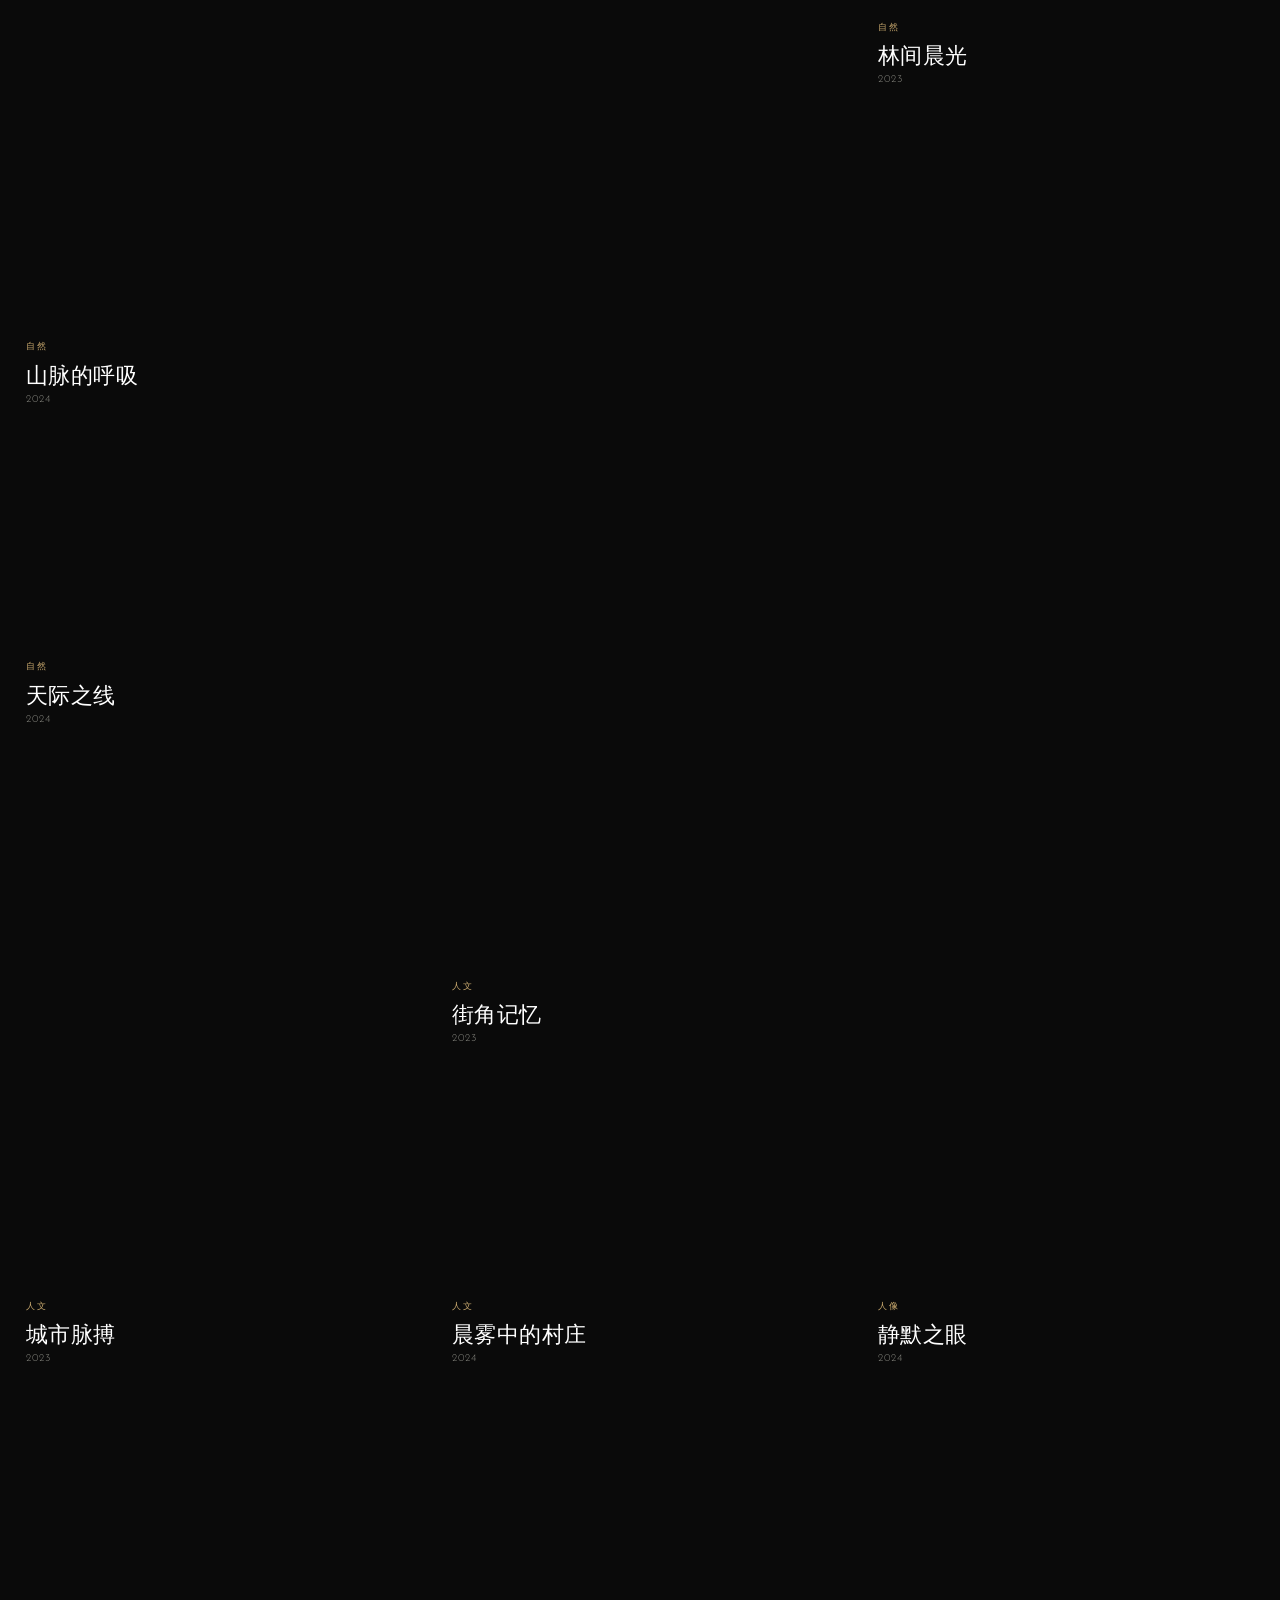
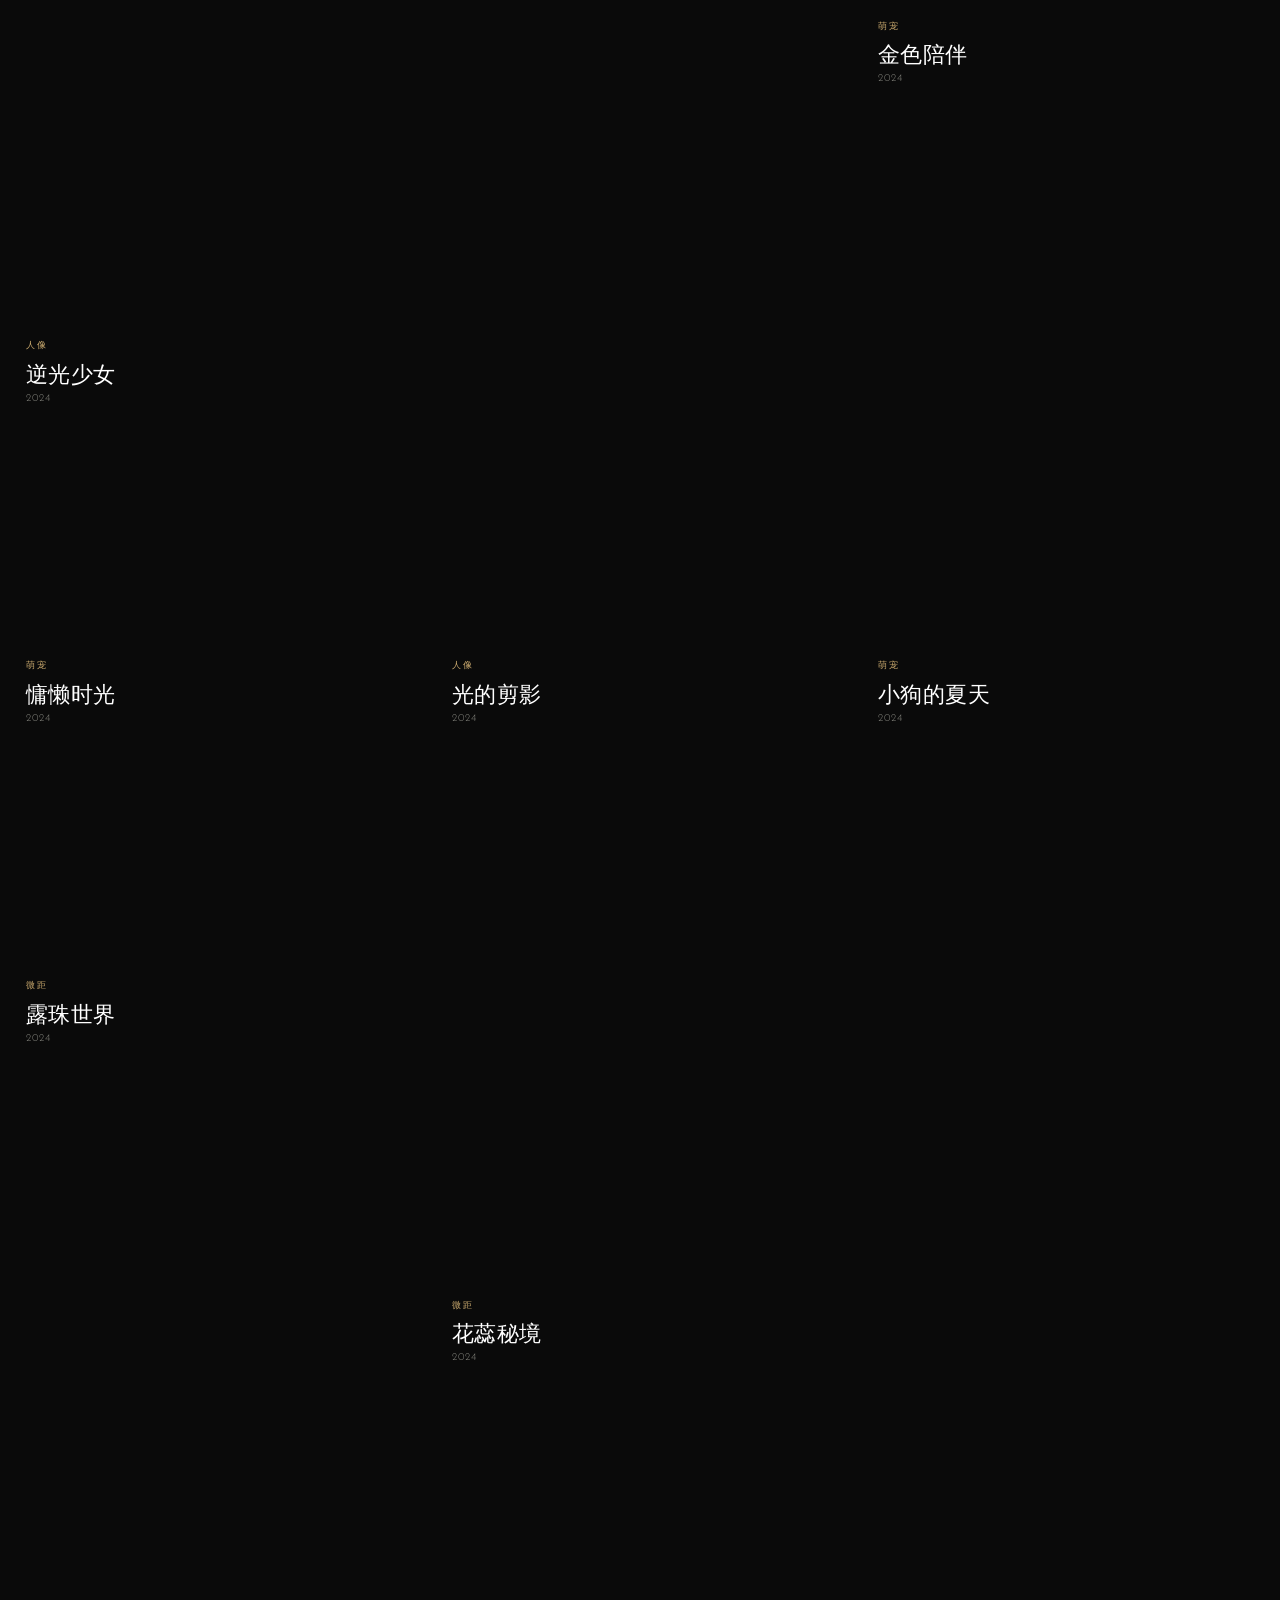
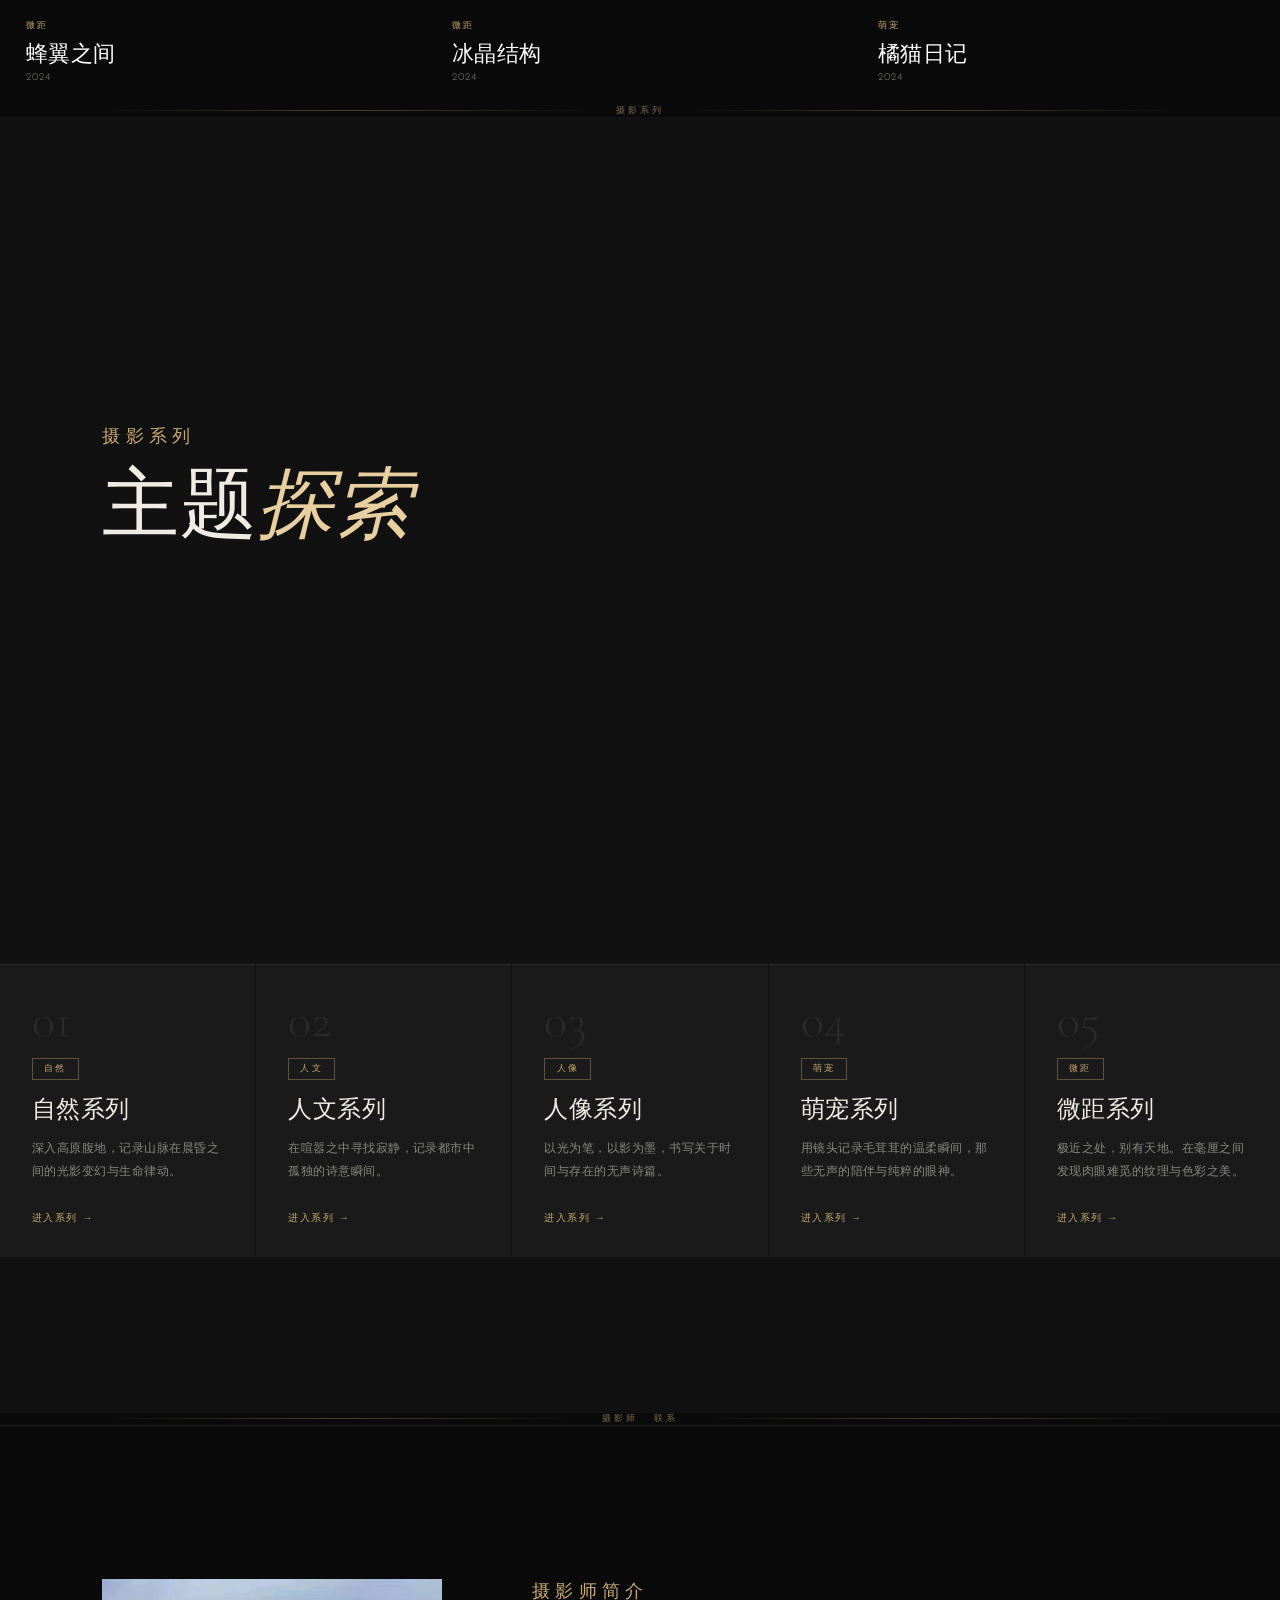
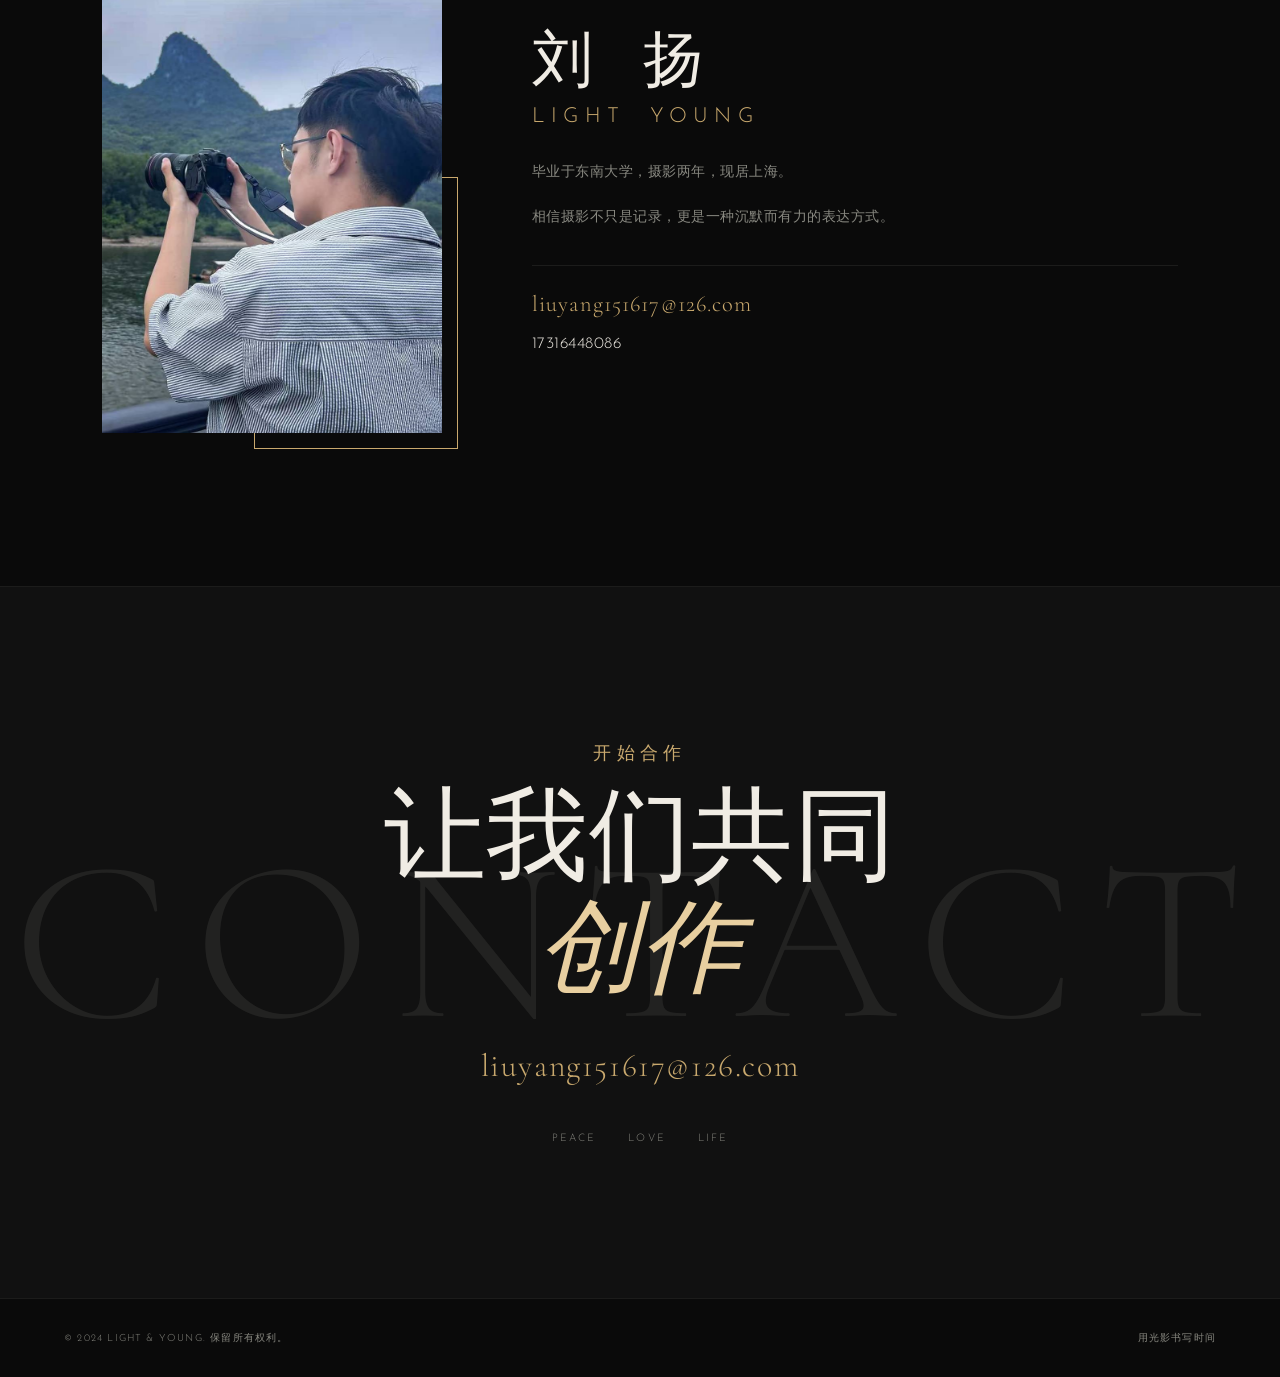
==== commit ca6f44b5: "Add files via upload" ====
--- a/index.html
+++ b/index.html
@@ -34,7 +34,8 @@
           <a href="series-nature.html">自然</a>
           <a href="series-humanistic.html">人文</a>
           <a href="series-portrait.html">人像</a>
-          <a href="series-tech.html">科技</a>
+          <a href="series-pets.html">萌宠</a>
+          <a href="series-macro.html">微距</a>
         </div>
       </div>
       <a href="#photographer-intro" class="nav-link">联系</a>
@@ -85,7 +86,8 @@
     </div>
 
     <div class="gallery" id="gallery">
-      <!-- 自然 -->
+
+      <!-- Row 1: 自然 large(2col) + 自然 small(1col) → 3 cols filled -->
       <div class="gallery-item gallery-item--large" data-category="自然">
         <div class="gallery-img" style="background-image:url('https://images.unsplash.com/photo-1506905925346-21bda4d32df4?w=1200&q=80')"></div>
         <div class="gallery-info"><span class="gallery-cat">自然</span><h3>山脉的呼吸</h3><p>2024</p></div>
@@ -94,52 +96,79 @@
         <div class="gallery-img" style="background-image:url('https://images.unsplash.com/photo-1441974231531-c6227db76b6e?w=800&q=80')"></div>
         <div class="gallery-info"><span class="gallery-cat">自然</span><h3>林间晨光</h3><p>2023</p></div>
       </div>
-      <div class="gallery-item gallery-item--wide" data-category="自然">
-        <div class="gallery-img" style="background-image:url('https://images.unsplash.com/photo-1469474968028-56623f02e42e?w=1400&q=80')"></div>
+
+      <!-- Row 2: 自然 small(1col) + 人文 large(2col) → 3 cols filled -->
+      <div class="gallery-item" data-category="自然">
+        <div class="gallery-img" style="background-image:url('https://images.unsplash.com/photo-1469474968028-56623f02e42e?w=800&q=80')"></div>
         <div class="gallery-info"><span class="gallery-cat">自然</span><h3>天际之线</h3><p>2024</p></div>
       </div>
-
-      <!-- 人文 -->
+      <div class="gallery-item gallery-item--large" data-category="人文">
+        <div class="gallery-img" style="background-image:url('https://images.unsplash.com/photo-1519125323398-675f0ddb6308?w=1200&q=80')"></div>
+        <div class="gallery-info"><span class="gallery-cat">人文</span><h3>街角记忆</h3><p>2023</p></div>
+      </div>
+
+      <!-- Row 3: 人文 small(1col) + 人文 small(1col) + 人像 small(1col) → 3 cols filled -->
       <div class="gallery-item" data-category="人文">
         <div class="gallery-img" style="background-image:url('https://images.unsplash.com/photo-1477959858617-67f85cf4f1df?w=800&q=80')"></div>
         <div class="gallery-info"><span class="gallery-cat">人文</span><h3>城市脉搏</h3><p>2023</p></div>
       </div>
-      <div class="gallery-item gallery-item--large" data-category="人文">
-        <div class="gallery-img" style="background-image:url('https://images.unsplash.com/photo-1519125323398-675f0ddb6308?w=1200&q=80')"></div>
-        <div class="gallery-info"><span class="gallery-cat">人文</span><h3>街角记忆</h3><p>2023</p></div>
-      </div>
-      <div class="gallery-item gallery-item--wide" data-category="人文">
-        <div class="gallery-img" style="background-image:url('https://images.unsplash.com/photo-1502082553048-f009c37129b9?w=1400&q=80')"></div>
+      <div class="gallery-item" data-category="人文">
+        <div class="gallery-img" style="background-image:url('https://images.unsplash.com/photo-1502082553048-f009c37129b9?w=800&q=80')"></div>
         <div class="gallery-info"><span class="gallery-cat">人文</span><h3>晨雾中的村庄</h3><p>2024</p></div>
       </div>
-
-      <!-- 人像 -->
       <div class="gallery-item" data-category="人像">
         <div class="gallery-img" style="background-image:url('https://images.unsplash.com/photo-1531746020798-e6953c6e8e04?w=800&q=80')"></div>
         <div class="gallery-info"><span class="gallery-cat">人像</span><h3>静默之眼</h3><p>2024</p></div>
       </div>
+
+      <!-- Row 4: 人像 large(2col) + 萌宠 small(1col) → 3 cols filled -->
+      <div class="gallery-item gallery-item--large" data-category="人像">
+        <div class="gallery-img" style="background-image:url('https://images.unsplash.com/photo-1500622944204-b135684e99fd?w=1200&q=80')"></div>
+        <div class="gallery-info"><span class="gallery-cat">人像</span><h3>逆光少女</h3><p>2024</p></div>
+      </div>
+      <div class="gallery-item" data-category="萌宠">
+        <div class="gallery-img" style="background-image:url('https://images.unsplash.com/photo-1587300003388-59208cc962cb?w=800&q=80')"></div>
+        <div class="gallery-info"><span class="gallery-cat">萌宠</span><h3>金色陪伴</h3><p>2024</p></div>
+      </div>
+
+      <!-- Row 5: 萌宠 small(1col) + 萌宠 small(1col) + 人像 small(1col) → 3 cols filled -->
+      <div class="gallery-item" data-category="萌宠">
+        <div class="gallery-img" style="background-image:url('https://images.unsplash.com/photo-1514888286974-6c03e2ca1dba?w=800&q=80')"></div>
+        <div class="gallery-info"><span class="gallery-cat">萌宠</span><h3>慵懒时光</h3><p>2024</p></div>
+      </div>
       <div class="gallery-item" data-category="人像">
         <div class="gallery-img" style="background-image:url('https://images.unsplash.com/photo-1517841905240-472988babdf9?w=800&q=80')"></div>
         <div class="gallery-info"><span class="gallery-cat">人像</span><h3>光的剪影</h3><p>2024</p></div>
       </div>
-      <div class="gallery-item gallery-item--wide" data-category="人像">
-        <div class="gallery-img" style="background-image:url('https://images.unsplash.com/photo-1500622944204-b135684e99fd?w=1400&q=80')"></div>
-        <div class="gallery-info"><span class="gallery-cat">人像</span><h3>逆光少女</h3><p>2024</p></div>
-      </div>
-
-      <!-- 科技 -->
-      <div class="gallery-item gallery-item--large" data-category="科技">
-        <div class="gallery-img" style="background-image:url('https://images.unsplash.com/photo-1518770660439-4636190af475?w=1200&q=80')"></div>
-        <div class="gallery-info"><span class="gallery-cat">科技</span><h3>电路之美</h3><p>2024</p></div>
-      </div>
-      <div class="gallery-item" data-category="科技">
-        <div class="gallery-img" style="background-image:url('https://images.unsplash.com/photo-1635070041078-e363dbe005cb?w=800&q=80')"></div>
-        <div class="gallery-info"><span class="gallery-cat">科技</span><h3>数据流动</h3><p>2024</p></div>
-      </div>
-      <div class="gallery-item" data-category="科技">
-        <div class="gallery-img" style="background-image:url('https://images.unsplash.com/photo-1561736778-92e52a7769ef?w=800&q=80')"></div>
-        <div class="gallery-info"><span class="gallery-cat">科技</span><h3>未来建筑</h3><p>2023</p></div>
-      </div>
+      <div class="gallery-item" data-category="萌宠">
+        <div class="gallery-img" style="background-image:url('https://images.unsplash.com/photo-1561037404-61cd46aa615b?w=800&q=80')"></div>
+        <div class="gallery-info"><span class="gallery-cat">萌宠</span><h3>小狗的夏天</h3><p>2024</p></div>
+      </div>
+
+      <!-- Row 6: 微距 small(1col) + 微距 large(2col) → 3 cols filled -->
+      <div class="gallery-item" data-category="微距">
+        <div class="gallery-img" style="background-image:url('https://images.unsplash.com/photo-1550159930-40066082a4fc?w=800&q=80')"></div>
+        <div class="gallery-info"><span class="gallery-cat">微距</span><h3>露珠世界</h3><p>2024</p></div>
+      </div>
+      <div class="gallery-item gallery-item--large" data-category="微距">
+        <div class="gallery-img" style="background-image:url('https://images.unsplash.com/photo-1558618666-fcd25c85cd64?w=1200&q=80')"></div>
+        <div class="gallery-info"><span class="gallery-cat">微距</span><h3>花蕊秘境</h3><p>2024</p></div>
+      </div>
+
+      <!-- Row 7: 微距 small(1col) + 微距 small(1col) + 微距 small(1col) → 3 cols filled -->
+      <div class="gallery-item" data-category="微距">
+        <div class="gallery-img" style="background-image:url('https://images.unsplash.com/photo-1502472584811-0a2f2feb8968?w=800&q=80')"></div>
+        <div class="gallery-info"><span class="gallery-cat">微距</span><h3>蜂翼之间</h3><p>2024</p></div>
+      </div>
+      <div class="gallery-item" data-category="微距">
+        <div class="gallery-img" style="background-image:url('https://images.unsplash.com/photo-1516912481808-3406841bd33c?w=800&q=80')"></div>
+        <div class="gallery-info"><span class="gallery-cat">微距</span><h3>冰晶结构</h3><p>2024</p></div>
+      </div>
+      <div class="gallery-item" data-category="萌宠">
+        <div class="gallery-img" style="background-image:url('https://images.unsplash.com/photo-1573865526739-10659fec78a5?w=800&q=80')"></div>
+        <div class="gallery-info"><span class="gallery-cat">萌宠</span><h3>橘猫日记</h3><p>2024</p></div>
+      </div>
+
     </div>
   </section>
 
@@ -190,14 +219,26 @@
           </div>
         </a>
       </div>
-      <div class="series-card reveal" data-series-category="科技">
-        <a href="series-tech.html" class="series-card-link">
-          <div class="series-img" style="background-image:url('https://images.unsplash.com/photo-1518770660439-4636190af475?w=800&q=80')"></div>
+      <div class="series-card reveal" data-series-category="萌宠">
+        <a href="series-pets.html" class="series-card-link">
+          <div class="series-img" style="background-image:url('https://images.unsplash.com/photo-1587300003388-59208cc962cb?w=800&q=80')"></div>
           <div class="series-content">
             <span class="series-num">04</span>
-            <span class="series-cat-tag">科技</span>
-            <h3>科技系列</h3>
-            <p>放大微观结构，发现隐藏在精密电路之中的几何与秩序之美。</p>
+            <span class="series-cat-tag">萌宠</span>
+            <h3>萌宠系列</h3>
+            <p>用镜头记录毛茸茸的温柔瞬间，那些无声的陪伴与纯粹的眼神。</p>
+            <span class="series-link">进入系列 →</span>
+          </div>
+        </a>
+      </div>
+      <div class="series-card reveal" data-series-category="微距">
+        <a href="series-macro.html" class="series-card-link">
+          <div class="series-img" style="background-image:url('https://images.unsplash.com/photo-1558618666-fcd25c85cd64?w=800&q=80')"></div>
+          <div class="series-content">
+            <span class="series-num">05</span>
+            <span class="series-cat-tag">微距</span>
+            <h3>微距系列</h3>
+            <p>极近之处，别有天地。在毫厘之间发现肉眼难觅的纹理与色彩之美。</p>
             <span class="series-link">进入系列 →</span>
           </div>
         </a>
--- a/style.css
+++ b/style.css
@@ -343,7 +343,7 @@
 .series .section-header { padding-bottom: 3rem; }
 .series-grid {
   display: grid;
-  grid-template-columns: repeat(4, 1fr);
+  grid-template-columns: repeat(5, 1fr);
   gap: 1px;
   margin: 0 0 2px;
 }
@@ -582,7 +582,7 @@
   .gallery { grid-template-columns: repeat(2, 1fr); }
   .gallery-item--large { grid-column: span 2; }
   .gallery-item--wide { grid-column: span 2; }
-  .series-grid { grid-template-columns: repeat(2, 1fr); }
+  .series-grid { grid-template-columns: repeat(3, 1fr); }
   .stats-grid { grid-template-columns: repeat(2, 1fr); gap: 3rem; }
 }
 
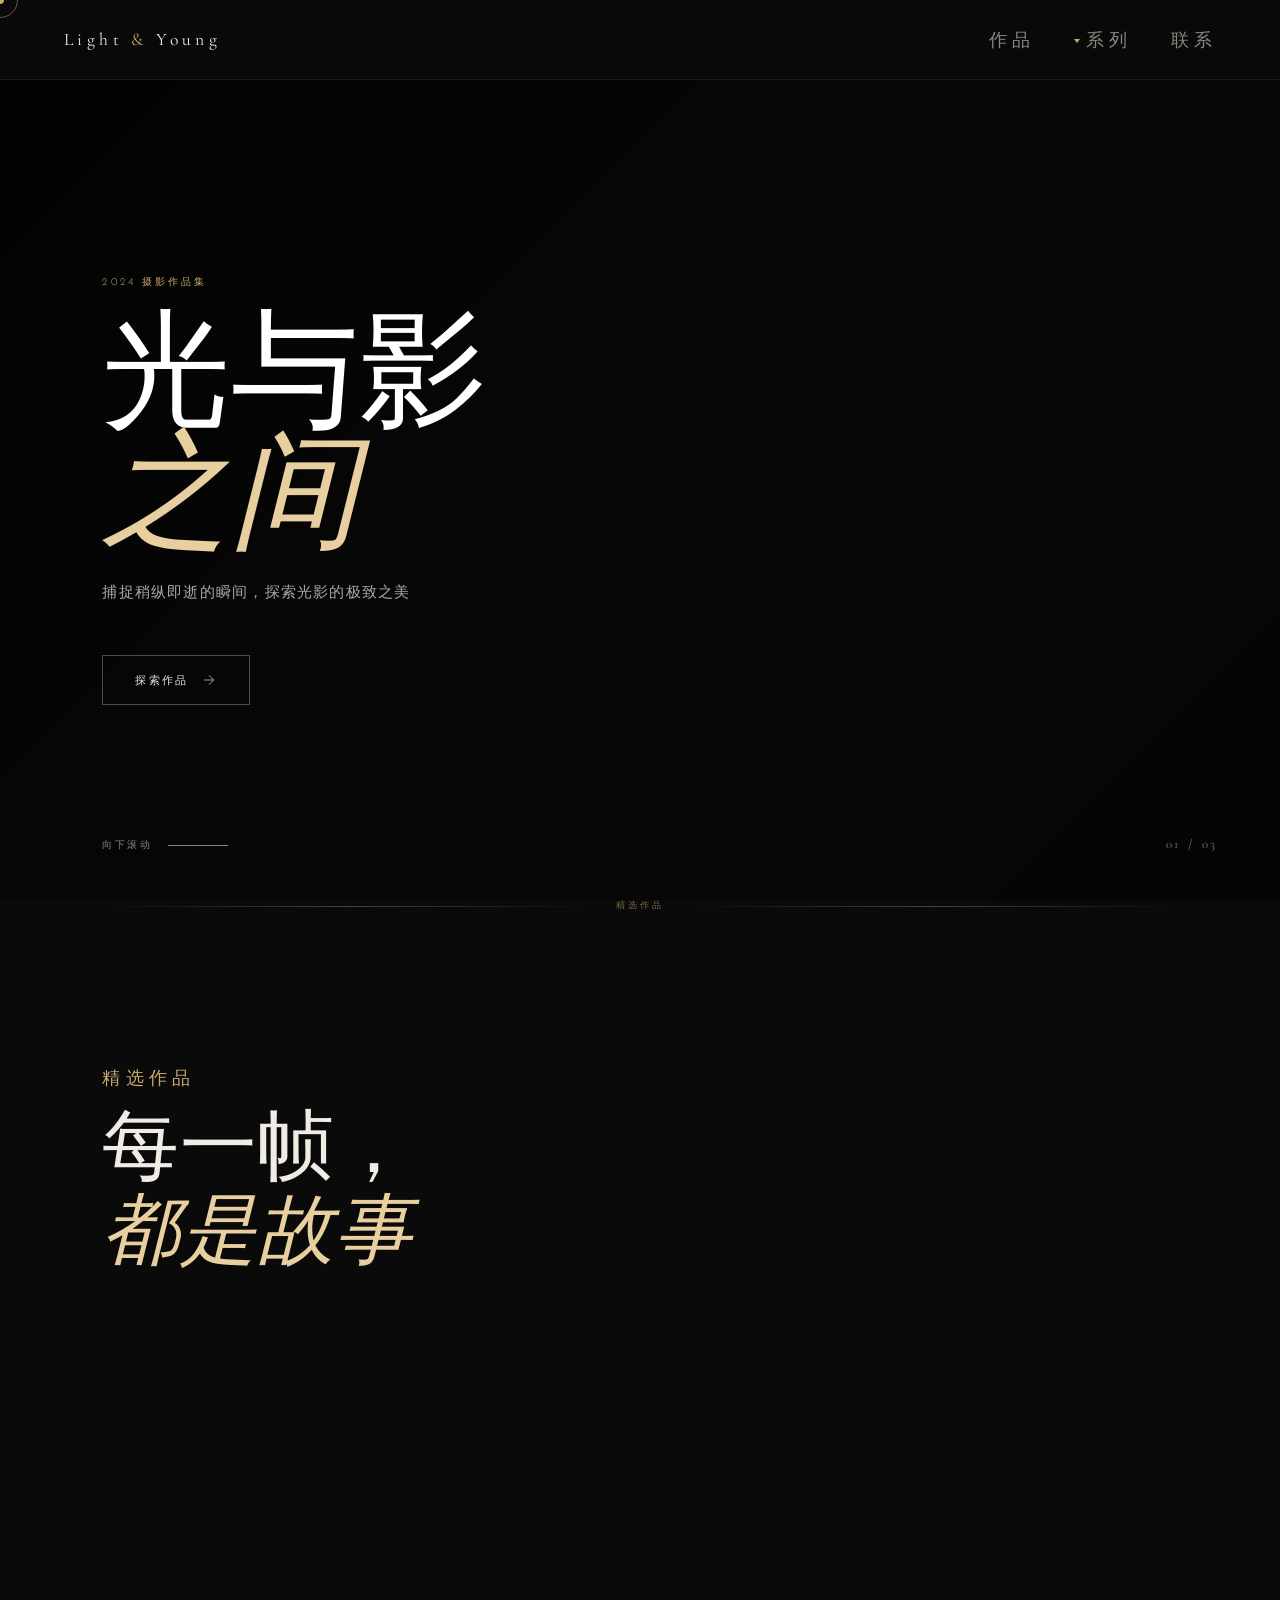
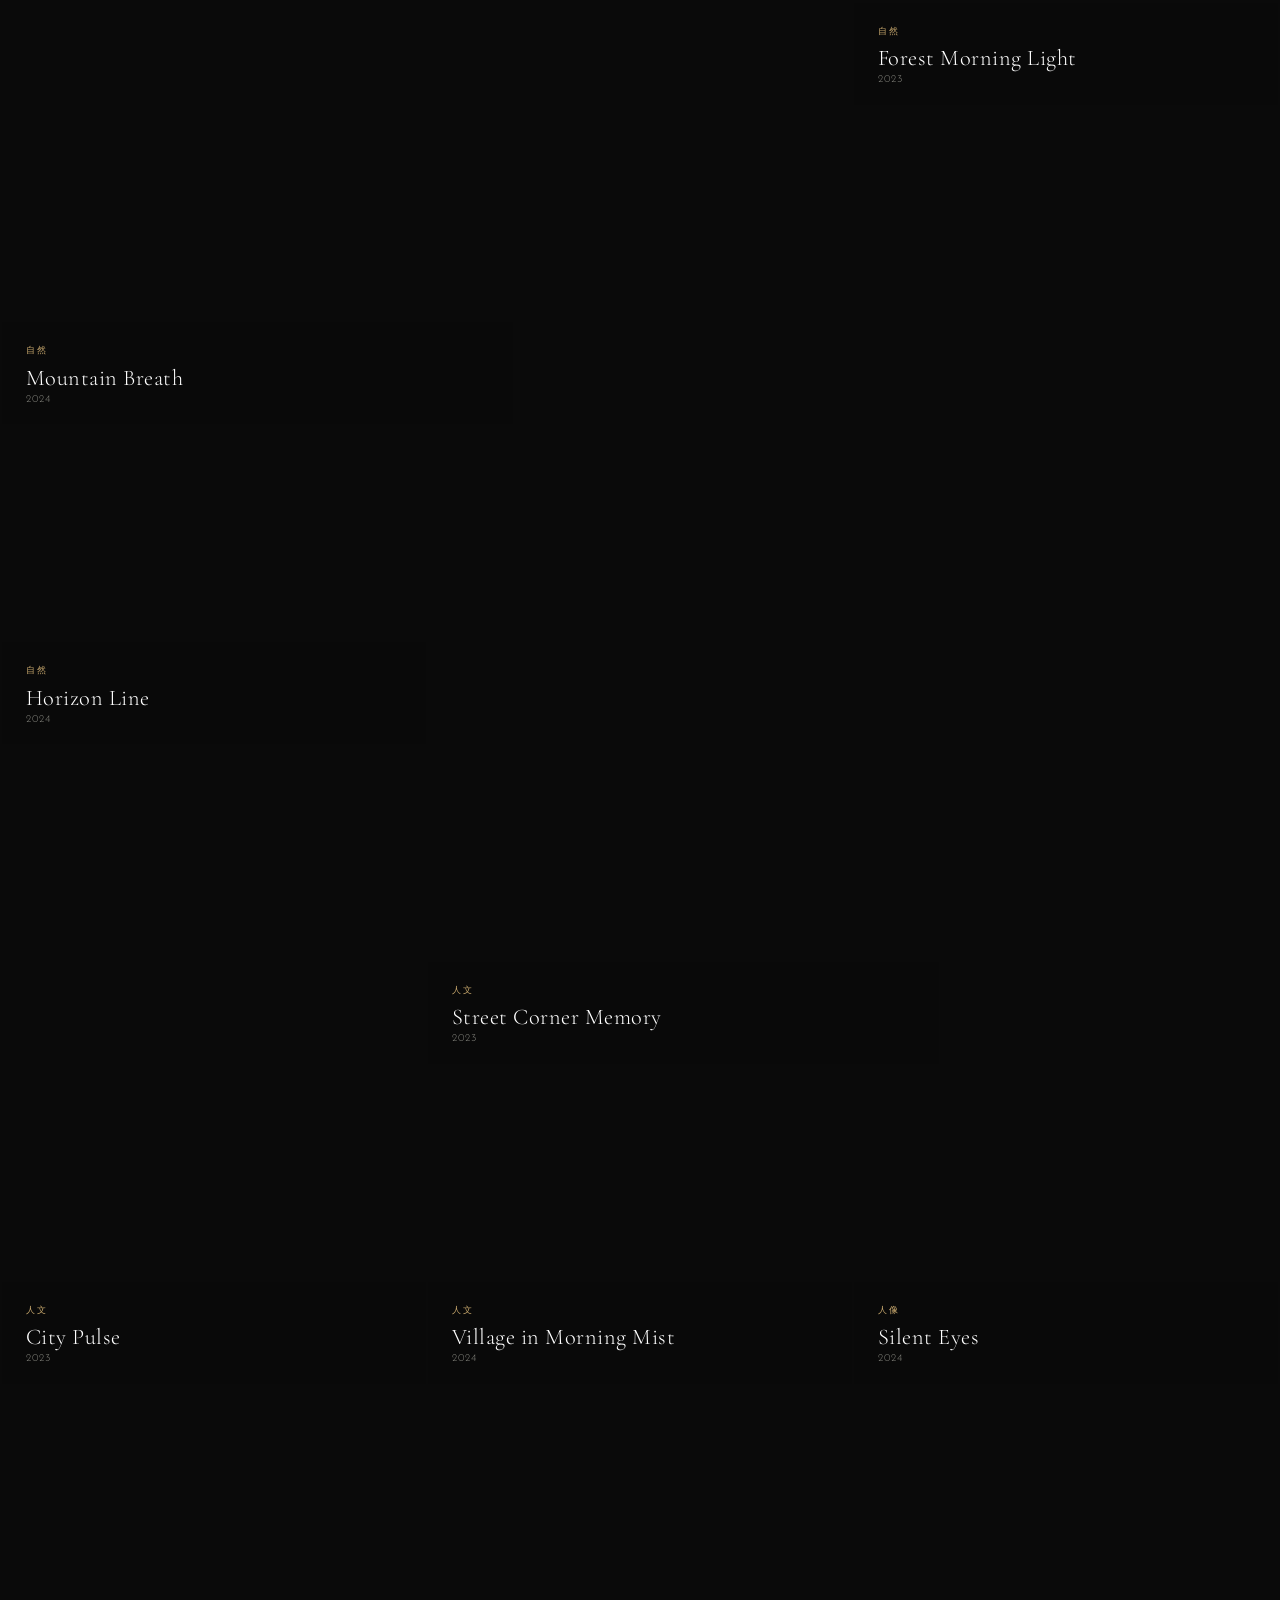
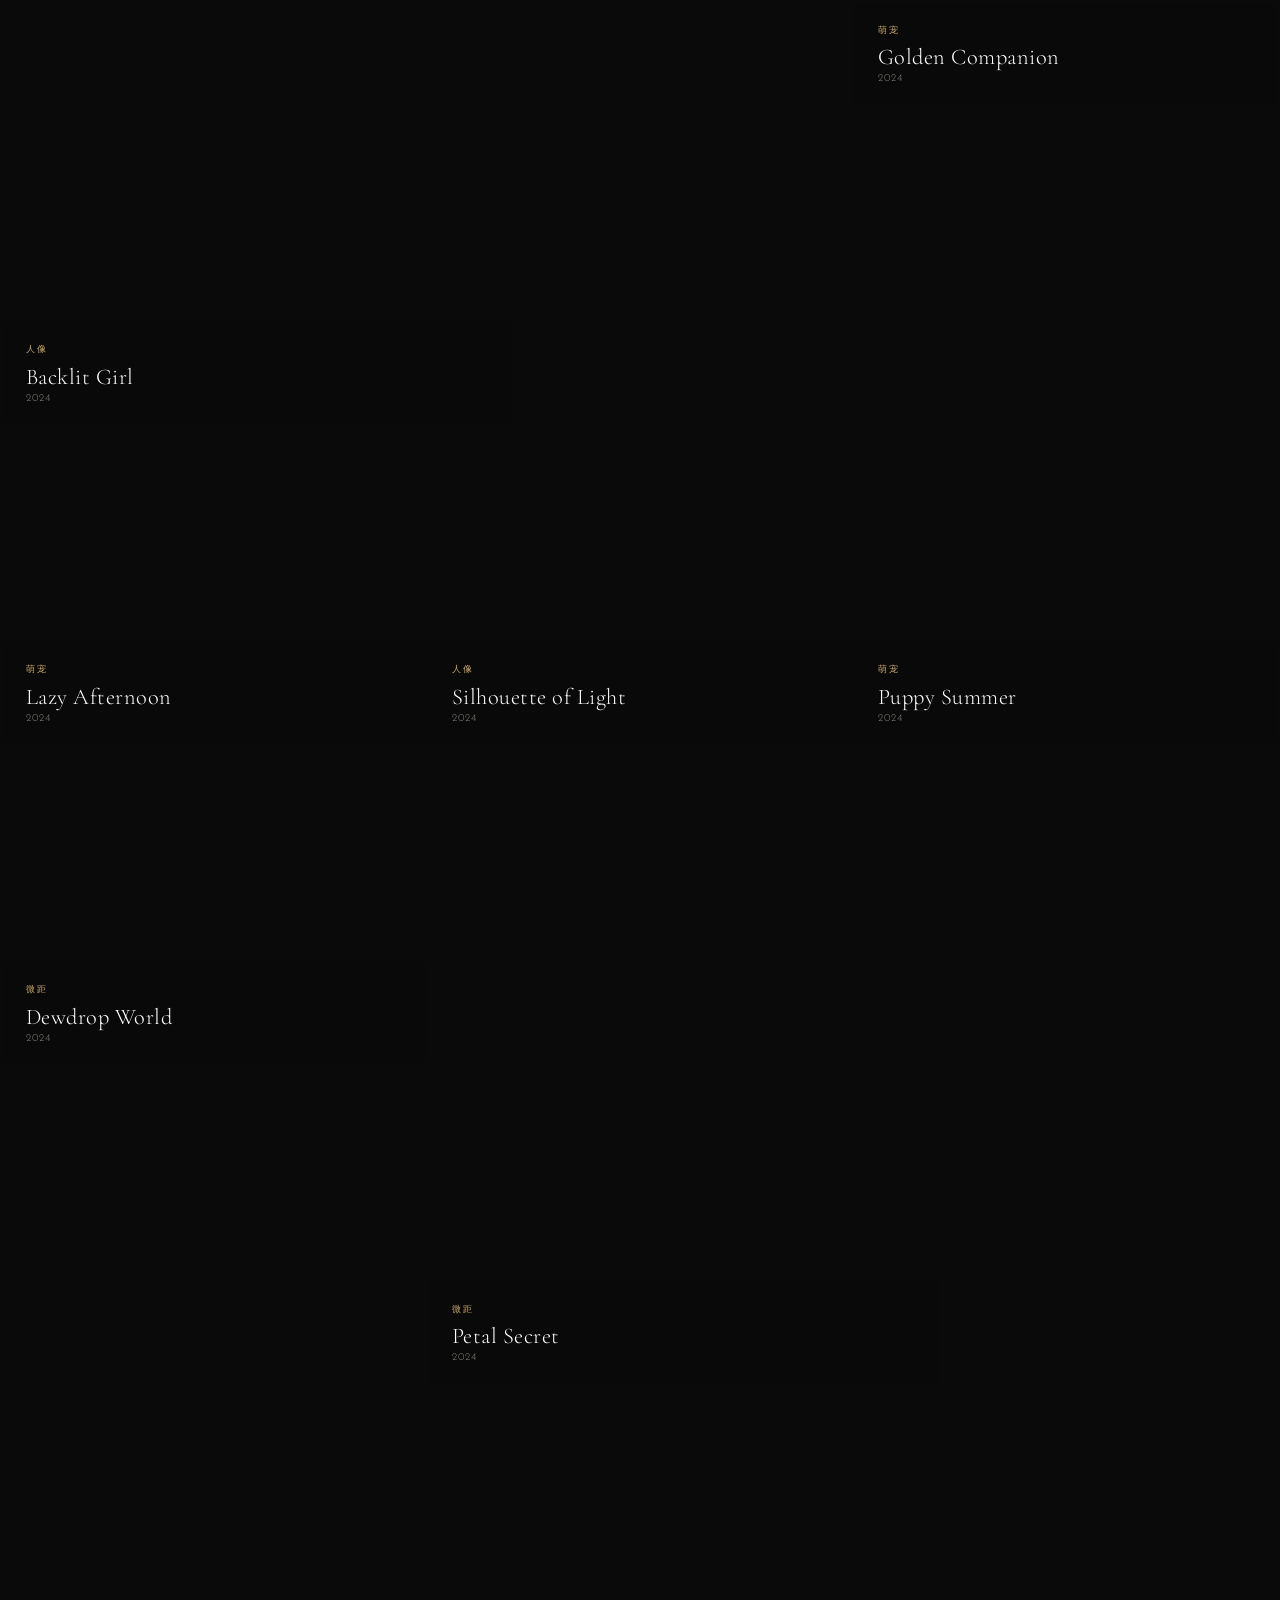
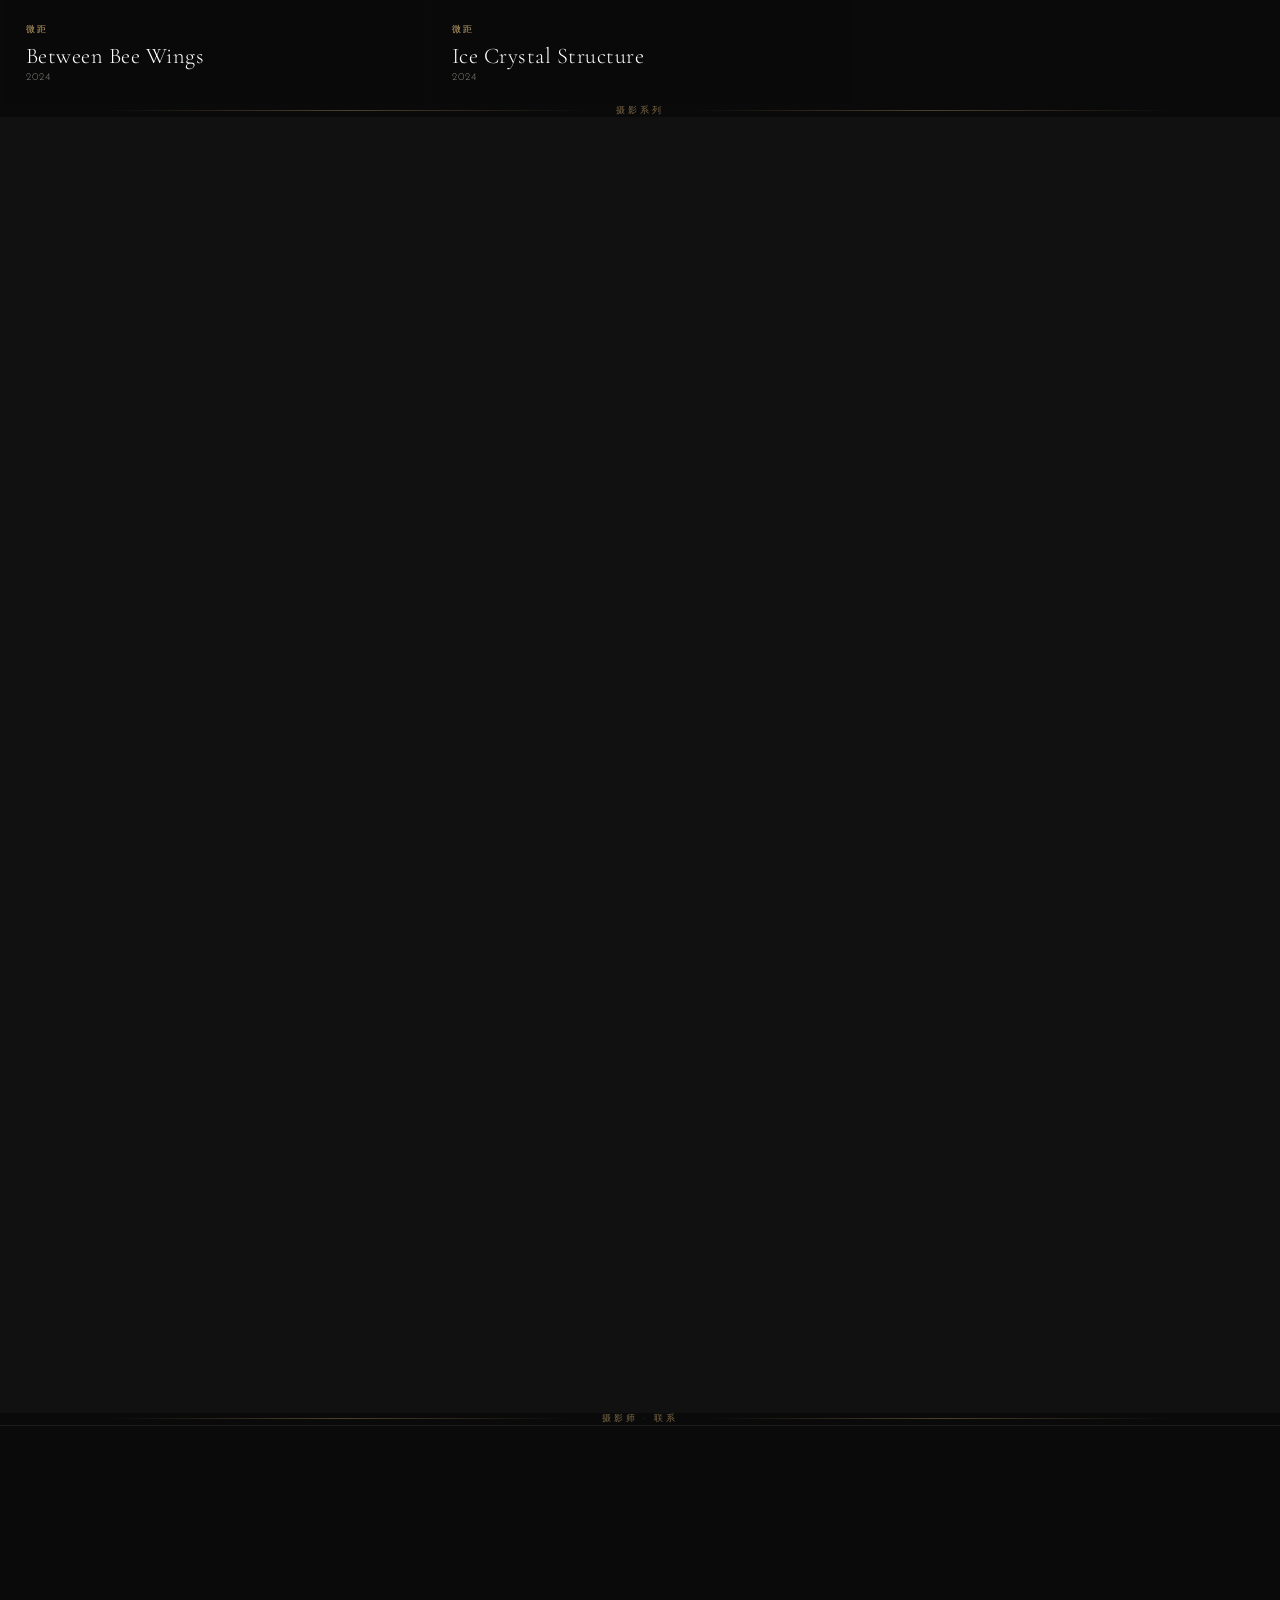
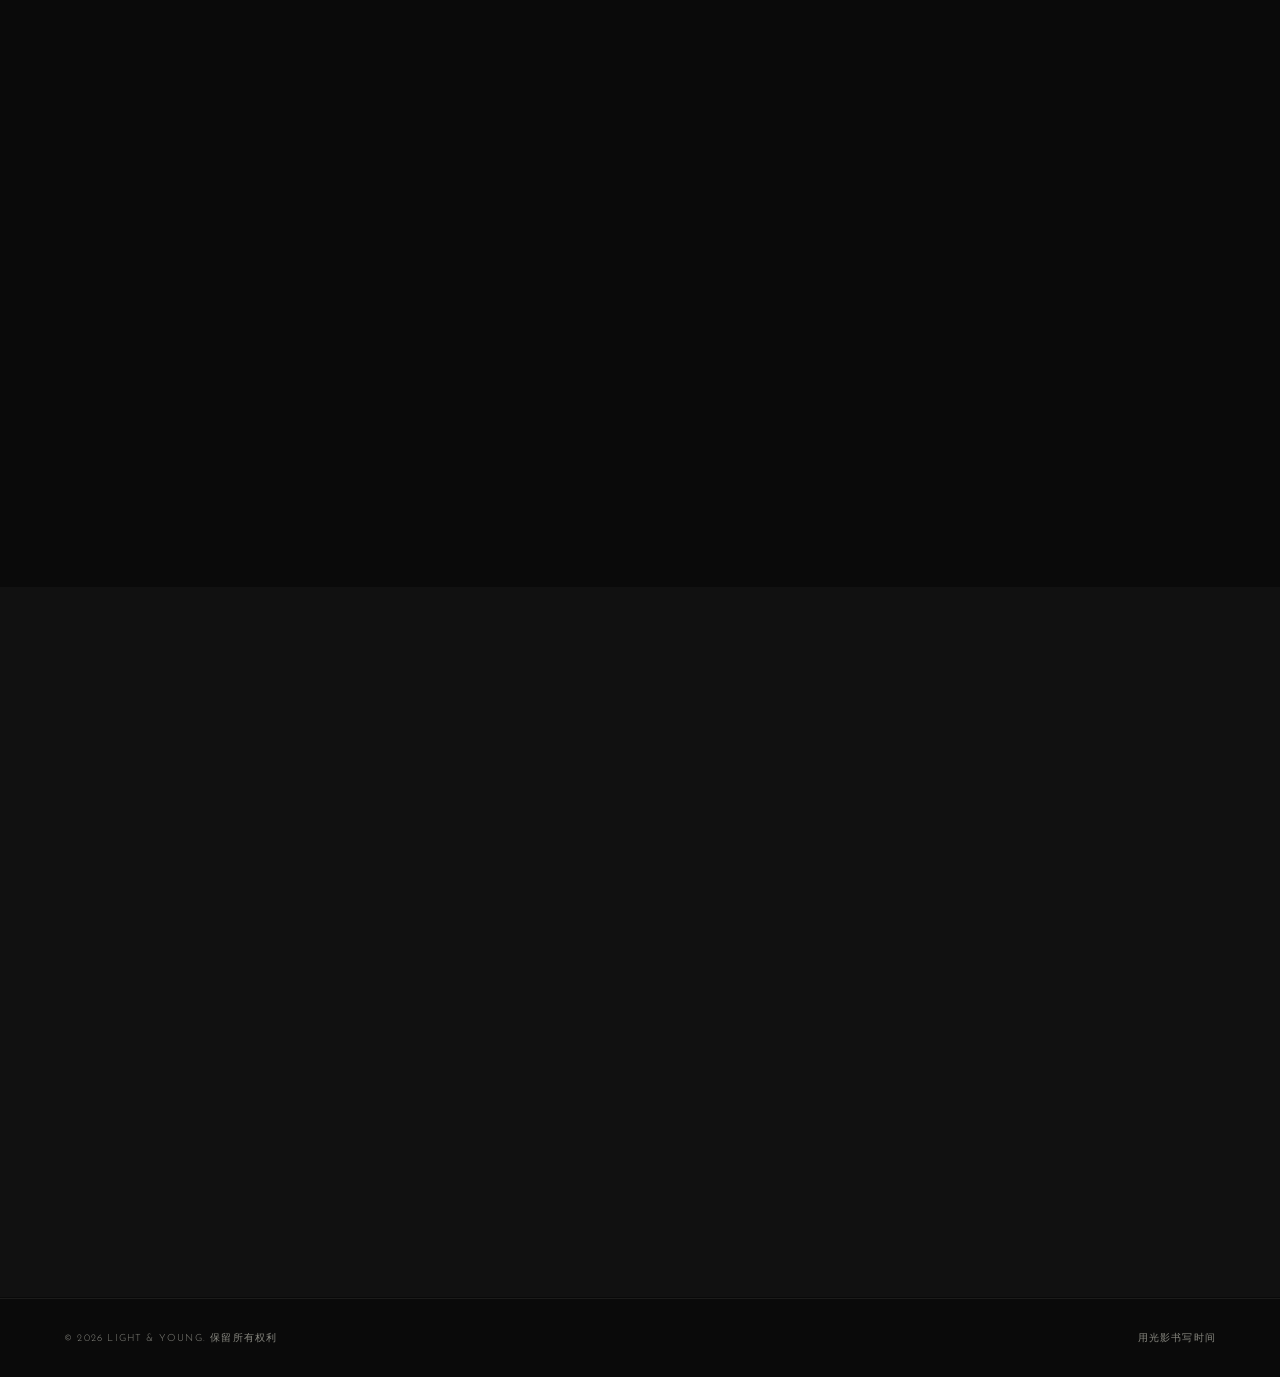
==== commit ed641d56: "Add files via upload" ====
--- a/index.html
+++ b/index.html
@@ -8,6 +8,9 @@
   <link rel="preconnect" href="https://fonts.googleapis.com" />
   <link rel="preconnect" href="https://fonts.gstatic.com" crossorigin />
   <link href="https://fonts.googleapis.com/css2?family=Cormorant+Garamond:ital,wght@0,300;0,400;0,600;1,300;1,400&family=Josefin+Sans:wght@100;300;400&display=swap" rel="stylesheet" />
+  <!-- Performance: preload critical assets -->
+  <link rel="preload" as="image" href="https://images.unsplash.com/photo-1469474968028-56623f02e42e?w=1800&q=85" fetchpriority="high" />
+  <link rel="dns-prefetch" href="https://images.unsplash.com" />
 </head>
 <body>
 
@@ -90,83 +93,83 @@
       <!-- Row 1: 自然 large(2col) + 自然 small(1col) → 3 cols filled -->
       <div class="gallery-item gallery-item--large" data-category="自然">
         <div class="gallery-img" style="background-image:url('https://images.unsplash.com/photo-1506905925346-21bda4d32df4?w=1200&q=80')"></div>
-        <div class="gallery-info"><span class="gallery-cat">自然</span><h3>山脉的呼吸</h3><p>2024</p></div>
+        <div class="gallery-info"><span class="gallery-cat">自然</span><h3>Mountain Breath</h3><p>2024</p></div>
       </div>
       <div class="gallery-item" data-category="自然">
         <div class="gallery-img" style="background-image:url('https://images.unsplash.com/photo-1441974231531-c6227db76b6e?w=800&q=80')"></div>
-        <div class="gallery-info"><span class="gallery-cat">自然</span><h3>林间晨光</h3><p>2023</p></div>
+        <div class="gallery-info"><span class="gallery-cat">自然</span><h3>Forest Morning Light</h3><p>2023</p></div>
       </div>
 
       <!-- Row 2: 自然 small(1col) + 人文 large(2col) → 3 cols filled -->
       <div class="gallery-item" data-category="自然">
         <div class="gallery-img" style="background-image:url('https://images.unsplash.com/photo-1469474968028-56623f02e42e?w=800&q=80')"></div>
-        <div class="gallery-info"><span class="gallery-cat">自然</span><h3>天际之线</h3><p>2024</p></div>
+        <div class="gallery-info"><span class="gallery-cat">自然</span><h3>Horizon Line</h3><p>2024</p></div>
       </div>
       <div class="gallery-item gallery-item--large" data-category="人文">
         <div class="gallery-img" style="background-image:url('https://images.unsplash.com/photo-1519125323398-675f0ddb6308?w=1200&q=80')"></div>
-        <div class="gallery-info"><span class="gallery-cat">人文</span><h3>街角记忆</h3><p>2023</p></div>
+        <div class="gallery-info"><span class="gallery-cat">人文</span><h3>Street Corner Memory</h3><p>2023</p></div>
       </div>
 
       <!-- Row 3: 人文 small(1col) + 人文 small(1col) + 人像 small(1col) → 3 cols filled -->
       <div class="gallery-item" data-category="人文">
         <div class="gallery-img" style="background-image:url('https://images.unsplash.com/photo-1477959858617-67f85cf4f1df?w=800&q=80')"></div>
-        <div class="gallery-info"><span class="gallery-cat">人文</span><h3>城市脉搏</h3><p>2023</p></div>
+        <div class="gallery-info"><span class="gallery-cat">人文</span><h3>City Pulse</h3><p>2023</p></div>
       </div>
       <div class="gallery-item" data-category="人文">
         <div class="gallery-img" style="background-image:url('https://images.unsplash.com/photo-1502082553048-f009c37129b9?w=800&q=80')"></div>
-        <div class="gallery-info"><span class="gallery-cat">人文</span><h3>晨雾中的村庄</h3><p>2024</p></div>
+        <div class="gallery-info"><span class="gallery-cat">人文</span><h3>Village in Morning Mist</h3><p>2024</p></div>
       </div>
       <div class="gallery-item" data-category="人像">
         <div class="gallery-img" style="background-image:url('https://images.unsplash.com/photo-1531746020798-e6953c6e8e04?w=800&q=80')"></div>
-        <div class="gallery-info"><span class="gallery-cat">人像</span><h3>静默之眼</h3><p>2024</p></div>
+        <div class="gallery-info"><span class="gallery-cat">人像</span><h3>Silent Eyes</h3><p>2024</p></div>
       </div>
 
       <!-- Row 4: 人像 large(2col) + 萌宠 small(1col) → 3 cols filled -->
       <div class="gallery-item gallery-item--large" data-category="人像">
         <div class="gallery-img" style="background-image:url('https://images.unsplash.com/photo-1500622944204-b135684e99fd?w=1200&q=80')"></div>
-        <div class="gallery-info"><span class="gallery-cat">人像</span><h3>逆光少女</h3><p>2024</p></div>
+        <div class="gallery-info"><span class="gallery-cat">人像</span><h3>Backlit Girl</h3><p>2024</p></div>
       </div>
       <div class="gallery-item" data-category="萌宠">
         <div class="gallery-img" style="background-image:url('https://images.unsplash.com/photo-1587300003388-59208cc962cb?w=800&q=80')"></div>
-        <div class="gallery-info"><span class="gallery-cat">萌宠</span><h3>金色陪伴</h3><p>2024</p></div>
+        <div class="gallery-info"><span class="gallery-cat">萌宠</span><h3>Golden Companion</h3><p>2024</p></div>
       </div>
 
       <!-- Row 5: 萌宠 small(1col) + 萌宠 small(1col) + 人像 small(1col) → 3 cols filled -->
       <div class="gallery-item" data-category="萌宠">
         <div class="gallery-img" style="background-image:url('https://images.unsplash.com/photo-1514888286974-6c03e2ca1dba?w=800&q=80')"></div>
-        <div class="gallery-info"><span class="gallery-cat">萌宠</span><h3>慵懒时光</h3><p>2024</p></div>
+        <div class="gallery-info"><span class="gallery-cat">萌宠</span><h3>Lazy Afternoon</h3><p>2024</p></div>
       </div>
       <div class="gallery-item" data-category="人像">
         <div class="gallery-img" style="background-image:url('https://images.unsplash.com/photo-1517841905240-472988babdf9?w=800&q=80')"></div>
-        <div class="gallery-info"><span class="gallery-cat">人像</span><h3>光的剪影</h3><p>2024</p></div>
+        <div class="gallery-info"><span class="gallery-cat">人像</span><h3>Silhouette of Light</h3><p>2024</p></div>
       </div>
       <div class="gallery-item" data-category="萌宠">
         <div class="gallery-img" style="background-image:url('https://images.unsplash.com/photo-1561037404-61cd46aa615b?w=800&q=80')"></div>
-        <div class="gallery-info"><span class="gallery-cat">萌宠</span><h3>小狗的夏天</h3><p>2024</p></div>
+        <div class="gallery-info"><span class="gallery-cat">萌宠</span><h3>Puppy Summer</h3><p>2024</p></div>
       </div>
 
       <!-- Row 6: 微距 small(1col) + 微距 large(2col) → 3 cols filled -->
       <div class="gallery-item" data-category="微距">
         <div class="gallery-img" style="background-image:url('https://images.unsplash.com/photo-1550159930-40066082a4fc?w=800&q=80')"></div>
-        <div class="gallery-info"><span class="gallery-cat">微距</span><h3>露珠世界</h3><p>2024</p></div>
+        <div class="gallery-info"><span class="gallery-cat">微距</span><h3>Dewdrop World</h3><p>2024</p></div>
       </div>
       <div class="gallery-item gallery-item--large" data-category="微距">
         <div class="gallery-img" style="background-image:url('https://images.unsplash.com/photo-1558618666-fcd25c85cd64?w=1200&q=80')"></div>
-        <div class="gallery-info"><span class="gallery-cat">微距</span><h3>花蕊秘境</h3><p>2024</p></div>
+        <div class="gallery-info"><span class="gallery-cat">微距</span><h3>Petal Secret</h3><p>2024</p></div>
       </div>
 
       <!-- Row 7: 微距 small(1col) + 微距 small(1col) + 微距 small(1col) → 3 cols filled -->
       <div class="gallery-item" data-category="微距">
         <div class="gallery-img" style="background-image:url('https://images.unsplash.com/photo-1502472584811-0a2f2feb8968?w=800&q=80')"></div>
-        <div class="gallery-info"><span class="gallery-cat">微距</span><h3>蜂翼之间</h3><p>2024</p></div>
+        <div class="gallery-info"><span class="gallery-cat">微距</span><h3>Between Bee Wings</h3><p>2024</p></div>
       </div>
       <div class="gallery-item" data-category="微距">
         <div class="gallery-img" style="background-image:url('https://images.unsplash.com/photo-1516912481808-3406841bd33c?w=800&q=80')"></div>
-        <div class="gallery-info"><span class="gallery-cat">微距</span><h3>冰晶结构</h3><p>2024</p></div>
+        <div class="gallery-info"><span class="gallery-cat">微距</span><h3>Ice Crystal Structure</h3><p>2024</p></div>
       </div>
       <div class="gallery-item" data-category="萌宠">
         <div class="gallery-img" style="background-image:url('https://images.unsplash.com/photo-1573865526739-10659fec78a5?w=800&q=80')"></div>
-        <div class="gallery-info"><span class="gallery-cat">萌宠</span><h3>橘猫日记</h3><p>2024</p></div>
+        <div class="gallery-info"><span class="gallery-cat">萌宠</span><h3>Orange Cat Diary</h3><p>2024</p></div>
       </div>
 
     </div>
@@ -290,7 +293,7 @@
 
   <!-- Footer -->
   <footer class="footer">
-    <p>© 2024 Light & Young. 保留所有权利。</p>
+    <p>© 2026 Light & Young. 保留所有权利</p>
     <p>用光影书写时间</p>
   </footer>
 
--- a/style.css
+++ b/style.css
@@ -176,6 +176,7 @@
   opacity: 0;
   transition: opacity 1.5s ease, transform 8s ease;
   transform: scale(1.05);
+  will-change: opacity, transform;
 }
 .hero-img.active { opacity: 1; transform: scale(1); }
 .hero-img--1 { background-image: url('https://images.unsplash.com/photo-1469474968028-56623f02e42e?w=1800&q=85'); }
@@ -292,6 +293,11 @@
 
 /* ---- Work / Gallery ---- */
 .work { background: var(--bg); }
+/* ---- Performance: below-fold sections ---- */
+.series, .photographer-intro, .contact {
+  content-visibility: auto;
+  contain-intrinsic-size: 0 600px;
+}
 .gallery {
   display: grid;
   grid-template-columns: repeat(3, 1fr);
@@ -311,6 +317,7 @@
   background-size: cover;
   background-position: center;
   transition: transform 0.8s var(--ease-out-expo);
+  will-change: transform;
 }
 .gallery-item:hover .gallery-img { transform: scale(1.06); }
 .gallery-overlay {
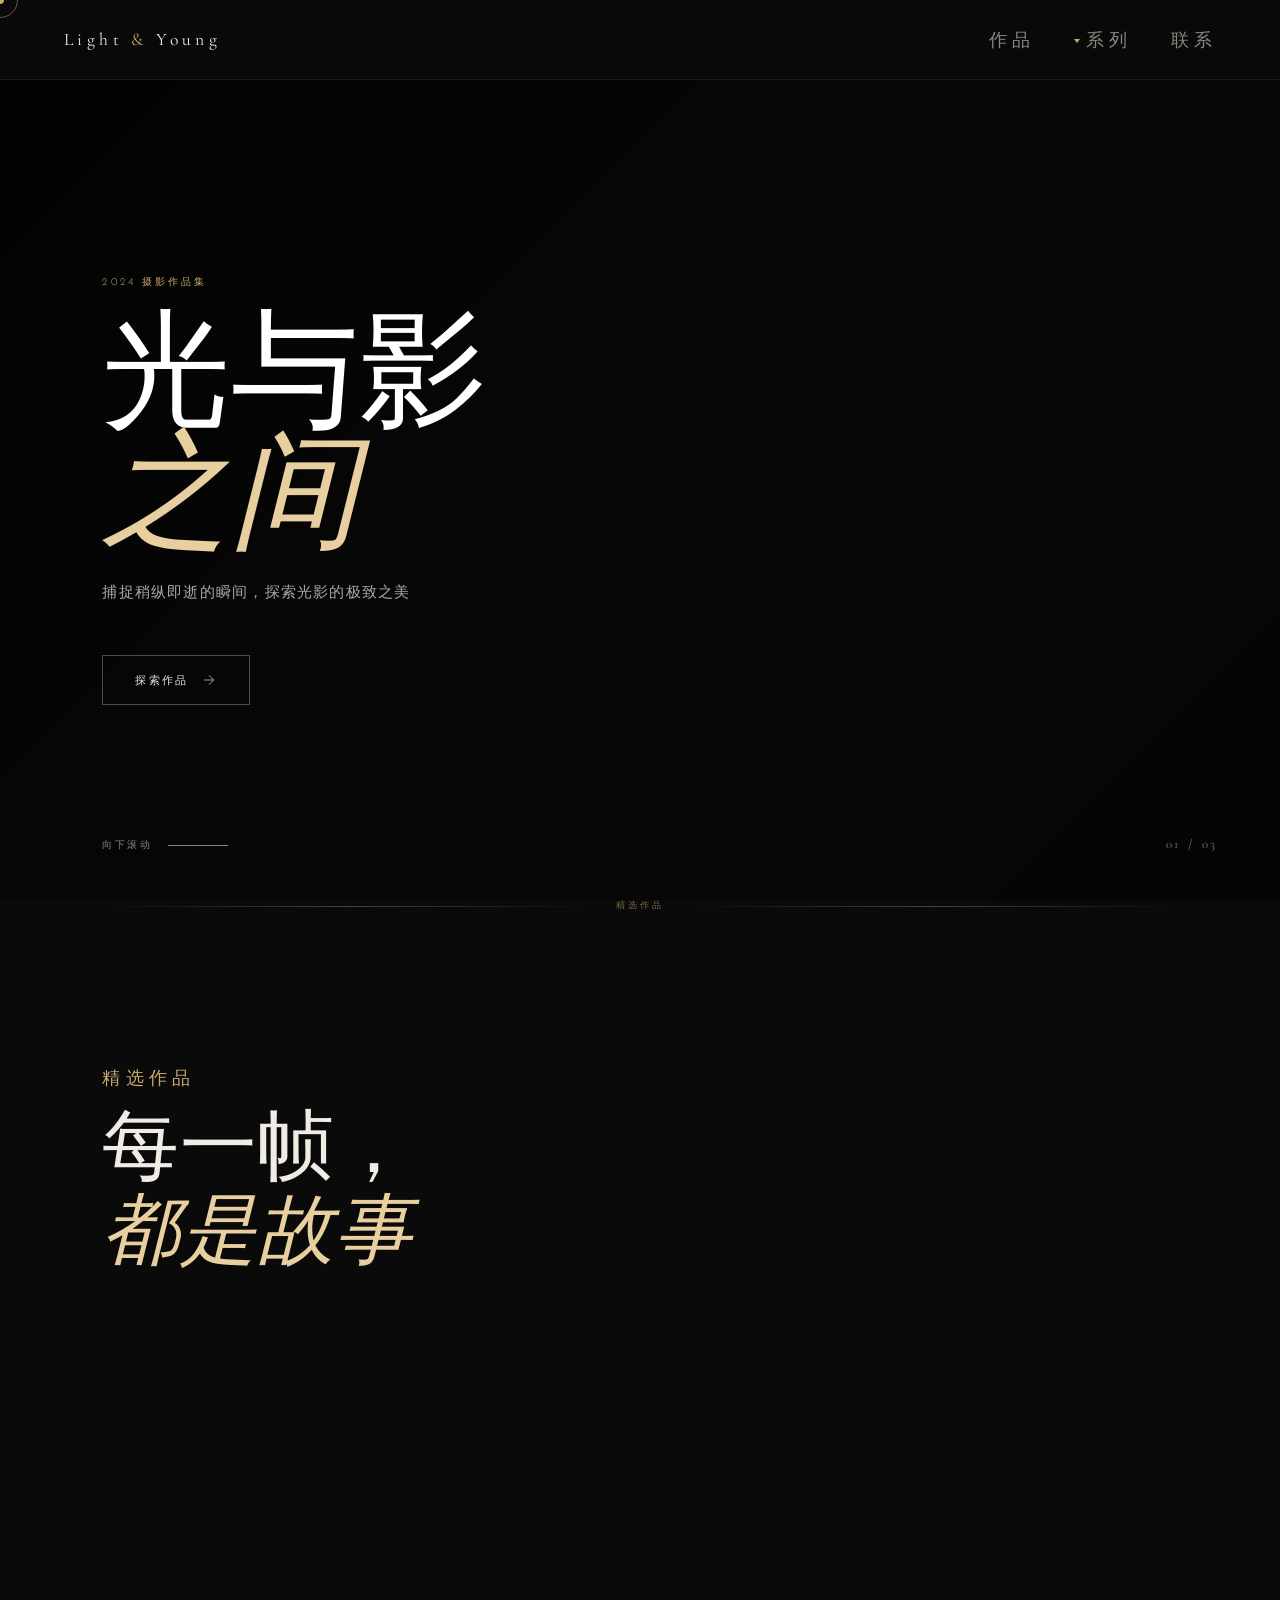
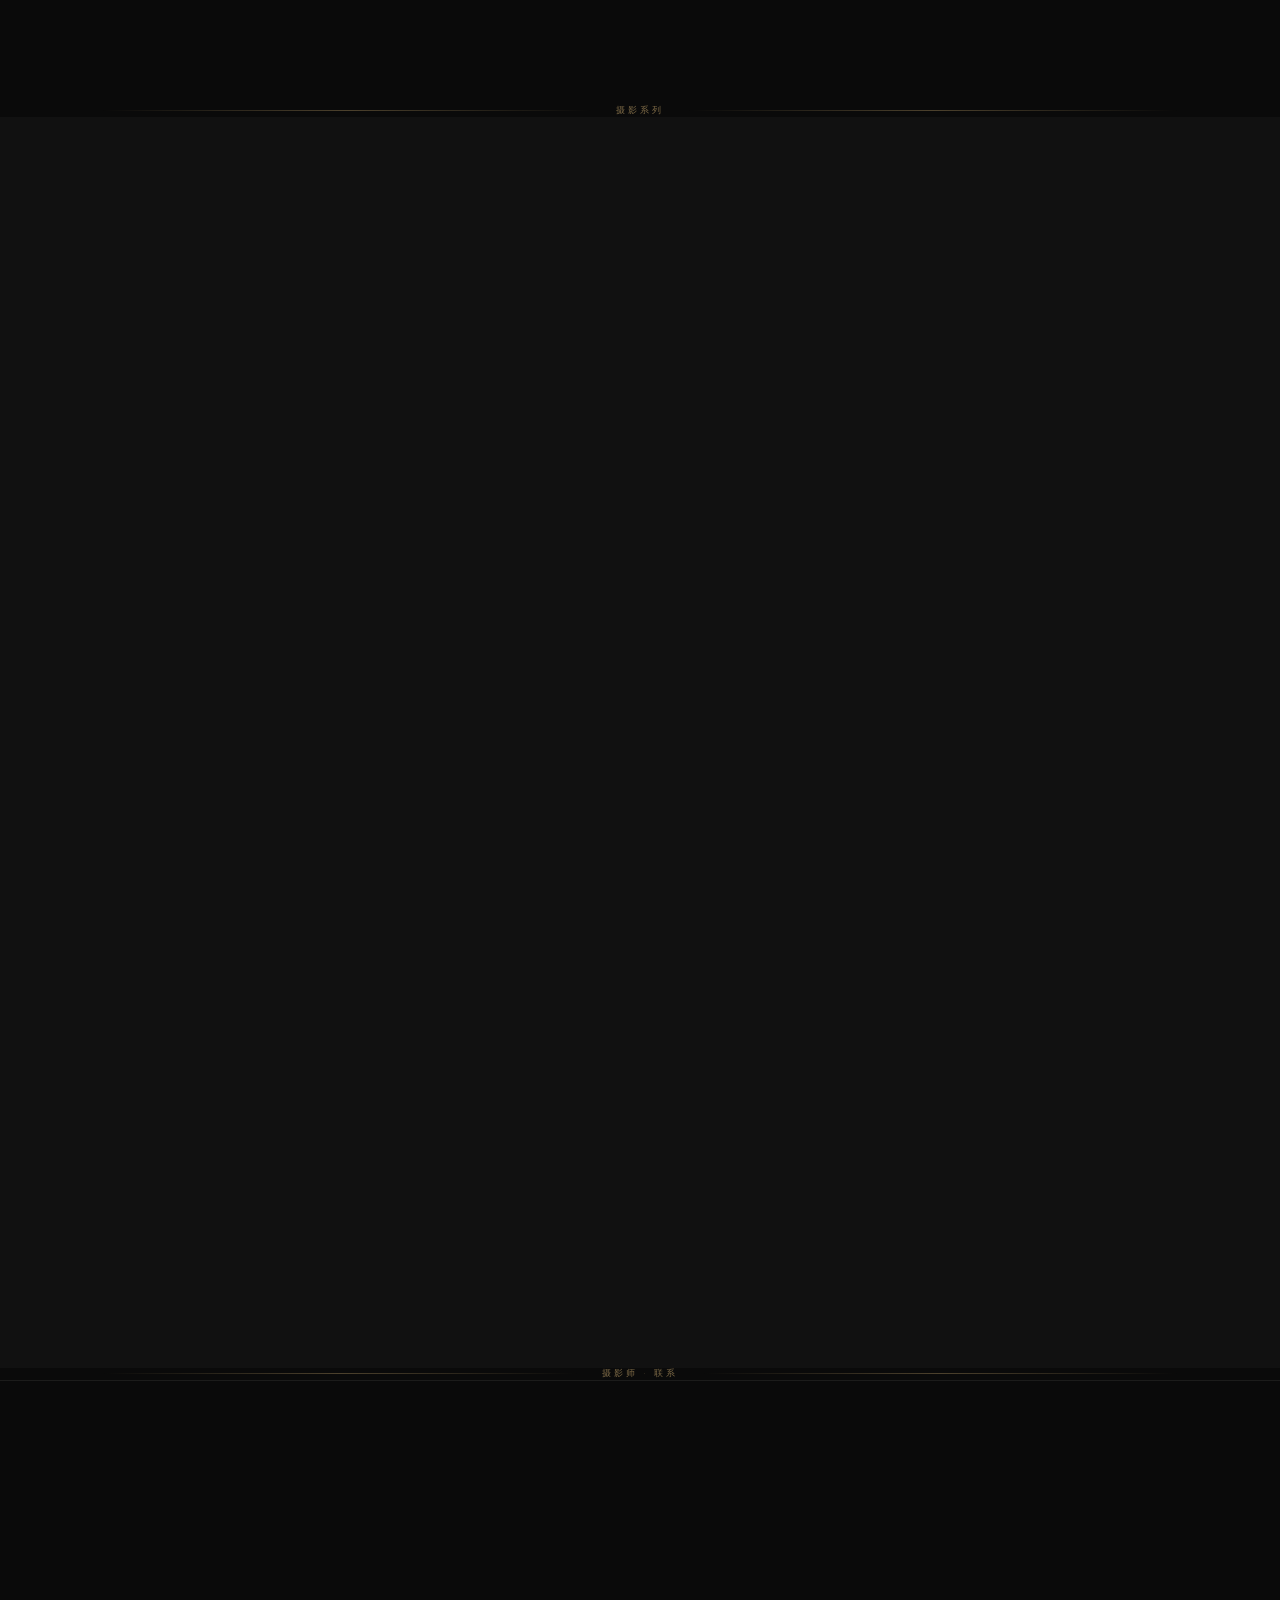
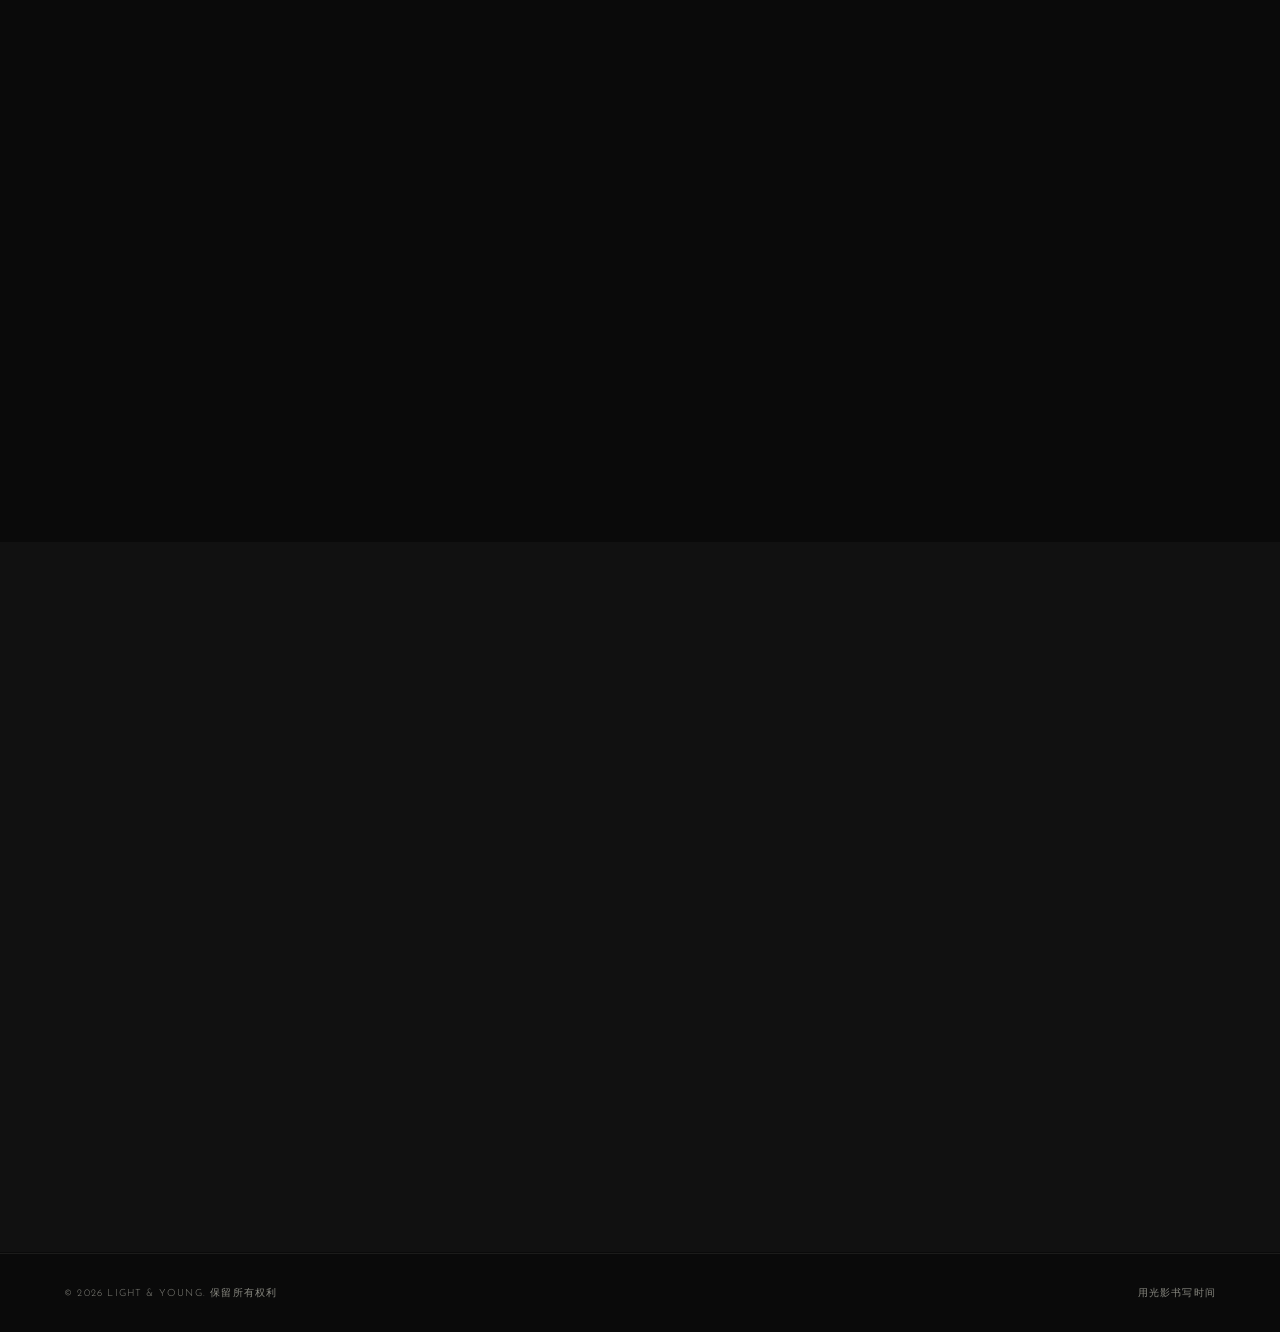
==== commit c67d214a: "Add files via upload" ====
--- a/index.html
+++ b/index.html
@@ -93,83 +93,66 @@
       <!-- Row 1: 自然 large(2col) + 自然 small(1col) → 3 cols filled -->
       <div class="gallery-item gallery-item--large" data-category="自然">
         <div class="gallery-img" style="background-image:url('https://images.unsplash.com/photo-1506905925346-21bda4d32df4?w=1200&q=80')"></div>
-        <div class="gallery-info"><span class="gallery-cat">自然</span><h3>Mountain Breath</h3><p>2024</p></div>
       </div>
       <div class="gallery-item" data-category="自然">
         <div class="gallery-img" style="background-image:url('https://images.unsplash.com/photo-1441974231531-c6227db76b6e?w=800&q=80')"></div>
-        <div class="gallery-info"><span class="gallery-cat">自然</span><h3>Forest Morning Light</h3><p>2023</p></div>
       </div>
 
       <!-- Row 2: 自然 small(1col) + 人文 large(2col) → 3 cols filled -->
       <div class="gallery-item" data-category="自然">
         <div class="gallery-img" style="background-image:url('https://images.unsplash.com/photo-1469474968028-56623f02e42e?w=800&q=80')"></div>
-        <div class="gallery-info"><span class="gallery-cat">自然</span><h3>Horizon Line</h3><p>2024</p></div>
       </div>
       <div class="gallery-item gallery-item--large" data-category="人文">
         <div class="gallery-img" style="background-image:url('https://images.unsplash.com/photo-1519125323398-675f0ddb6308?w=1200&q=80')"></div>
-        <div class="gallery-info"><span class="gallery-cat">人文</span><h3>Street Corner Memory</h3><p>2023</p></div>
       </div>
 
       <!-- Row 3: 人文 small(1col) + 人文 small(1col) + 人像 small(1col) → 3 cols filled -->
       <div class="gallery-item" data-category="人文">
         <div class="gallery-img" style="background-image:url('https://images.unsplash.com/photo-1477959858617-67f85cf4f1df?w=800&q=80')"></div>
-        <div class="gallery-info"><span class="gallery-cat">人文</span><h3>City Pulse</h3><p>2023</p></div>
       </div>
       <div class="gallery-item" data-category="人文">
         <div class="gallery-img" style="background-image:url('https://images.unsplash.com/photo-1502082553048-f009c37129b9?w=800&q=80')"></div>
-        <div class="gallery-info"><span class="gallery-cat">人文</span><h3>Village in Morning Mist</h3><p>2024</p></div>
       </div>
       <div class="gallery-item" data-category="人像">
         <div class="gallery-img" style="background-image:url('https://images.unsplash.com/photo-1531746020798-e6953c6e8e04?w=800&q=80')"></div>
-        <div class="gallery-info"><span class="gallery-cat">人像</span><h3>Silent Eyes</h3><p>2024</p></div>
       </div>
 
       <!-- Row 4: 人像 large(2col) + 萌宠 small(1col) → 3 cols filled -->
       <div class="gallery-item gallery-item--large" data-category="人像">
         <div class="gallery-img" style="background-image:url('https://images.unsplash.com/photo-1500622944204-b135684e99fd?w=1200&q=80')"></div>
-        <div class="gallery-info"><span class="gallery-cat">人像</span><h3>Backlit Girl</h3><p>2024</p></div>
       </div>
       <div class="gallery-item" data-category="萌宠">
         <div class="gallery-img" style="background-image:url('https://images.unsplash.com/photo-1587300003388-59208cc962cb?w=800&q=80')"></div>
-        <div class="gallery-info"><span class="gallery-cat">萌宠</span><h3>Golden Companion</h3><p>2024</p></div>
       </div>
 
       <!-- Row 5: 萌宠 small(1col) + 萌宠 small(1col) + 人像 small(1col) → 3 cols filled -->
       <div class="gallery-item" data-category="萌宠">
         <div class="gallery-img" style="background-image:url('https://images.unsplash.com/photo-1514888286974-6c03e2ca1dba?w=800&q=80')"></div>
-        <div class="gallery-info"><span class="gallery-cat">萌宠</span><h3>Lazy Afternoon</h3><p>2024</p></div>
       </div>
       <div class="gallery-item" data-category="人像">
         <div class="gallery-img" style="background-image:url('https://images.unsplash.com/photo-1517841905240-472988babdf9?w=800&q=80')"></div>
-        <div class="gallery-info"><span class="gallery-cat">人像</span><h3>Silhouette of Light</h3><p>2024</p></div>
       </div>
       <div class="gallery-item" data-category="萌宠">
         <div class="gallery-img" style="background-image:url('https://images.unsplash.com/photo-1561037404-61cd46aa615b?w=800&q=80')"></div>
-        <div class="gallery-info"><span class="gallery-cat">萌宠</span><h3>Puppy Summer</h3><p>2024</p></div>
       </div>
 
       <!-- Row 6: 微距 small(1col) + 微距 large(2col) → 3 cols filled -->
       <div class="gallery-item" data-category="微距">
         <div class="gallery-img" style="background-image:url('https://images.unsplash.com/photo-1550159930-40066082a4fc?w=800&q=80')"></div>
-        <div class="gallery-info"><span class="gallery-cat">微距</span><h3>Dewdrop World</h3><p>2024</p></div>
       </div>
       <div class="gallery-item gallery-item--large" data-category="微距">
         <div class="gallery-img" style="background-image:url('https://images.unsplash.com/photo-1558618666-fcd25c85cd64?w=1200&q=80')"></div>
-        <div class="gallery-info"><span class="gallery-cat">微距</span><h3>Petal Secret</h3><p>2024</p></div>
       </div>
 
       <!-- Row 7: 微距 small(1col) + 微距 small(1col) + 微距 small(1col) → 3 cols filled -->
       <div class="gallery-item" data-category="微距">
         <div class="gallery-img" style="background-image:url('https://images.unsplash.com/photo-1502472584811-0a2f2feb8968?w=800&q=80')"></div>
-        <div class="gallery-info"><span class="gallery-cat">微距</span><h3>Between Bee Wings</h3><p>2024</p></div>
       </div>
       <div class="gallery-item" data-category="微距">
         <div class="gallery-img" style="background-image:url('https://images.unsplash.com/photo-1516912481808-3406841bd33c?w=800&q=80')"></div>
-        <div class="gallery-info"><span class="gallery-cat">微距</span><h3>Ice Crystal Structure</h3><p>2024</p></div>
       </div>
       <div class="gallery-item" data-category="萌宠">
         <div class="gallery-img" style="background-image:url('https://images.unsplash.com/photo-1573865526739-10659fec78a5?w=800&q=80')"></div>
-        <div class="gallery-info"><span class="gallery-cat">萌宠</span><h3>Orange Cat Diary</h3><p>2024</p></div>
       </div>
 
     </div>
@@ -192,7 +175,7 @@
           <div class="series-content">
             <span class="series-num">01</span>
             <span class="series-cat-tag">自然</span>
-            <h3>自然系列</h3>
+            
             <p>深入高原腹地，记录山脉在晨昏之间的光影变幻与生命律动。</p>
             <span class="series-link">进入系列 →</span>
           </div>
@@ -204,7 +187,7 @@
           <div class="series-content">
             <span class="series-num">02</span>
             <span class="series-cat-tag">人文</span>
-            <h3>人文系列</h3>
+            
             <p>在喧嚣之中寻找寂静，记录都市中孤独的诗意瞬间。</p>
             <span class="series-link">进入系列 →</span>
           </div>
@@ -216,7 +199,7 @@
           <div class="series-content">
             <span class="series-num">03</span>
             <span class="series-cat-tag">人像</span>
-            <h3>人像系列</h3>
+            
             <p>以光为笔，以影为墨，书写关于时间与存在的无声诗篇。</p>
             <span class="series-link">进入系列 →</span>
           </div>
@@ -228,7 +211,7 @@
           <div class="series-content">
             <span class="series-num">04</span>
             <span class="series-cat-tag">萌宠</span>
-            <h3>萌宠系列</h3>
+            
             <p>用镜头记录毛茸茸的温柔瞬间，那些无声的陪伴与纯粹的眼神。</p>
             <span class="series-link">进入系列 →</span>
           </div>
@@ -240,7 +223,7 @@
           <div class="series-content">
             <span class="series-num">05</span>
             <span class="series-cat-tag">微距</span>
-            <h3>微距系列</h3>
+            
             <p>极近之处，别有天地。在毫厘之间发现肉眼难觅的纹理与色彩之美。</p>
             <span class="series-link">进入系列 →</span>
           </div>
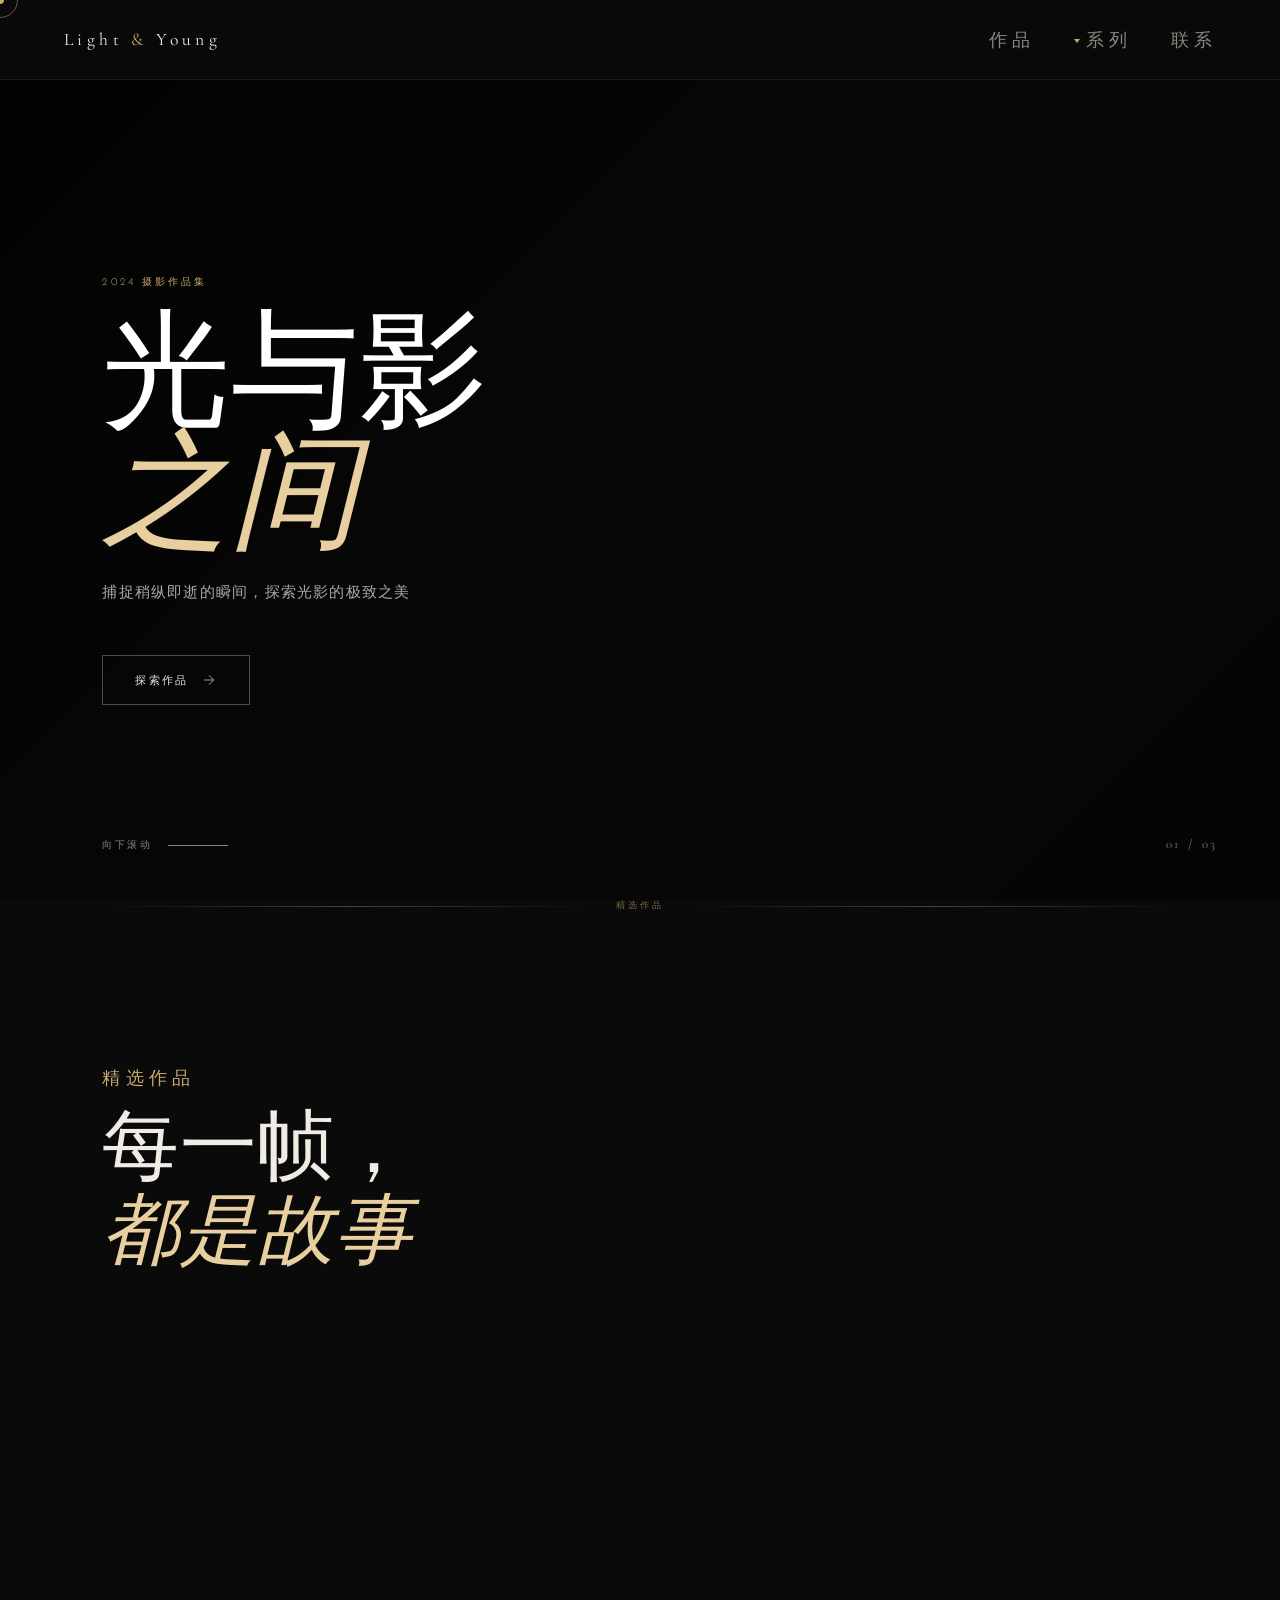
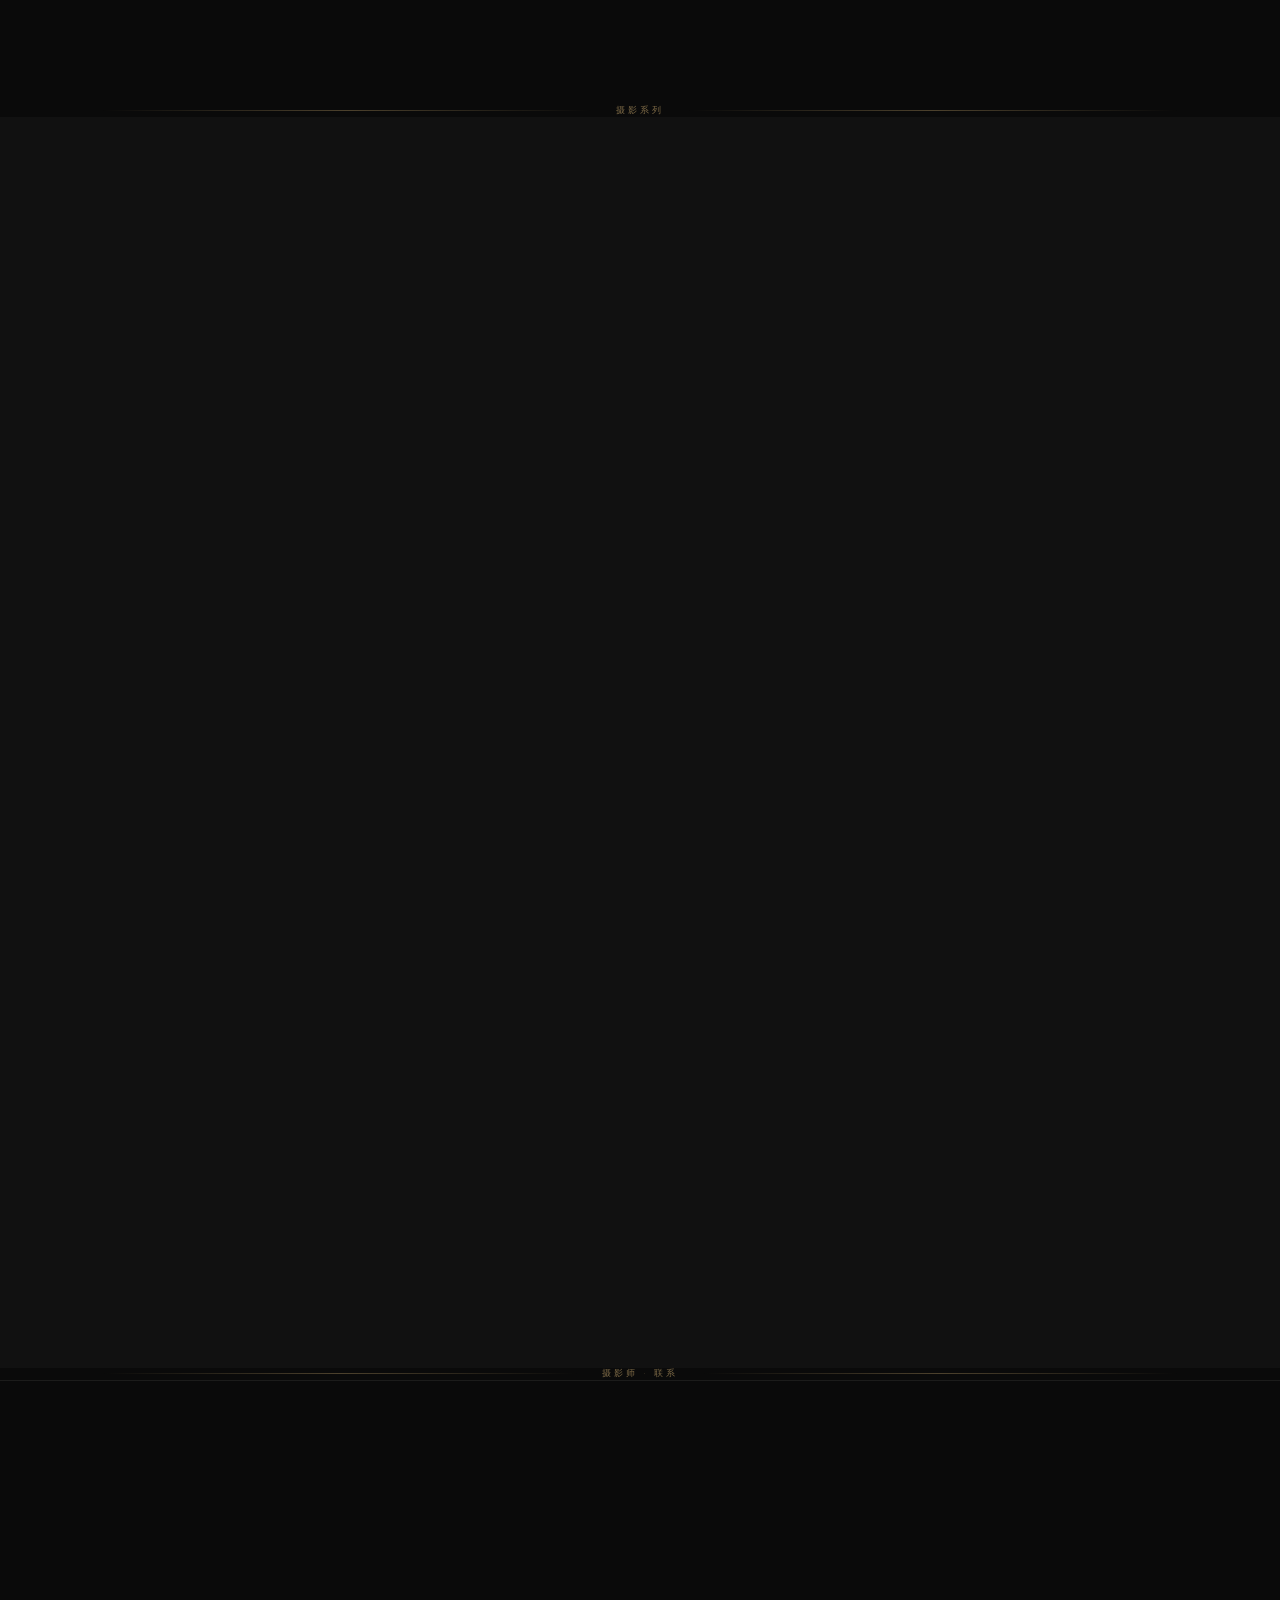
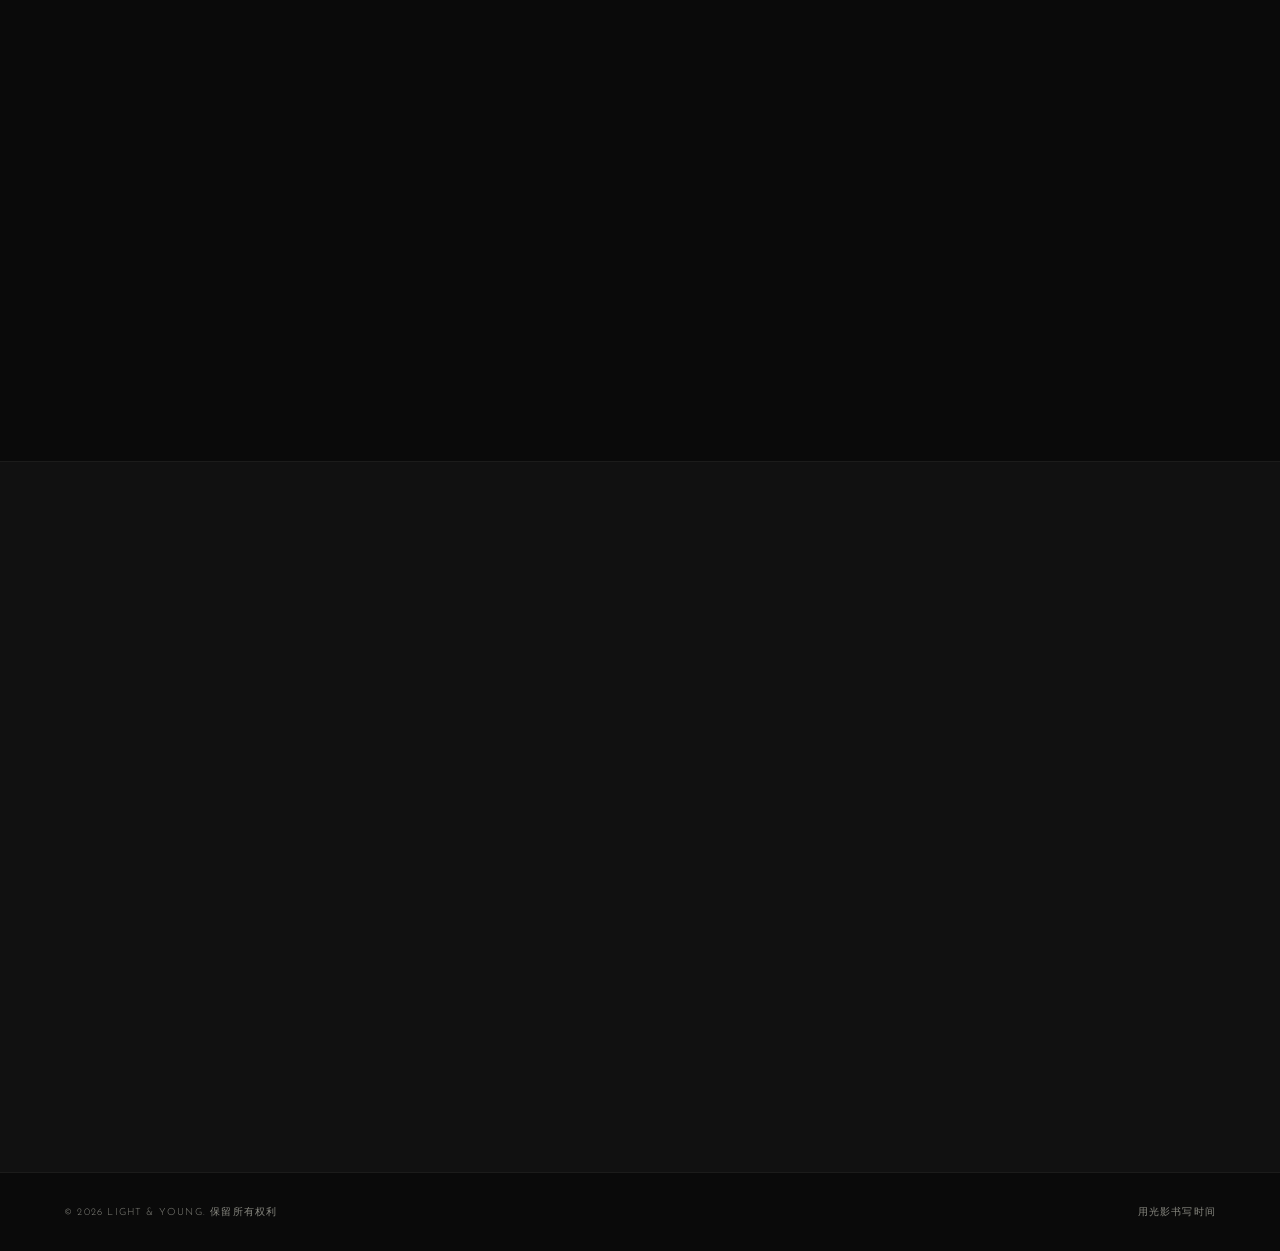
==== commit 9dae4d9d: "Add files via upload" ====
--- a/index.html
+++ b/index.html
@@ -1,292 +1,11 @@
-<!DOCTYPE html>
-<html lang="zh">
-<head>
-  <meta charset="UTF-8" />
-  <meta name="viewport" content="width=device-width, initial-scale=1.0" />
-  <title>Light Young — 摄影作品集</title>
-  <link rel="stylesheet" href="style.css" />
-  <link rel="preconnect" href="https://fonts.googleapis.com" />
-  <link rel="preconnect" href="https://fonts.gstatic.com" crossorigin />
-  <link href="https://fonts.googleapis.com/css2?family=Cormorant+Garamond:ital,wght@0,300;0,400;0,600;1,300;1,400&family=Josefin+Sans:wght@100;300;400&display=swap" rel="stylesheet" />
-  <!-- Performance: preload critical assets -->
-  <link rel="preload" as="image" href="https://images.unsplash.com/photo-1469474968028-56623f02e42e?w=1800&q=85" fetchpriority="high" />
-  <link rel="dns-prefetch" href="https://images.unsplash.com" />
-</head>
-<body>
-
-  <!-- Custom Cursor -->
-  <div class="cursor" id="cursor"></div>
-  <div class="cursor-follower" id="cursorFollower"></div>
-
-  <!-- Preloader -->
-  <div class="preloader" id="preloader">
-    <div class="preloader-inner">
-      <div class="preloader-logo">Light <em>&</em> Young</div>
-      <div class="preloader-bar"><span></span></div>
-    </div>
-  </div>
-
-  <!-- Navigation -->
-  <nav class="nav" id="nav">
-    <div class="nav-logo">Light <em>&</em> Young</div>
-    <div class="nav-menu" id="navMenu">
-      <a href="#work" class="nav-link">作品</a>
-      <div class="nav-item">
-        <a href="#series" class="nav-link">系列</a>
-        <div class="nav-dropdown">
-          <a href="series-nature.html">自然</a>
-          <a href="series-humanistic.html">人文</a>
-          <a href="series-portrait.html">人像</a>
-          <a href="series-pets.html">萌宠</a>
-          <a href="series-macro.html">微距</a>
-        </div>
-      </div>
-      <a href="#photographer-intro" class="nav-link">联系</a>
-    </div>
-    <div class="nav-toggle" id="navToggle">
-      <span></span><span></span>
-    </div>
-  </nav>
-
-  <!-- Hero -->
-  <section class="hero" id="hero">
-    <div class="hero-bg">
-      <div class="hero-img hero-img--1"></div>
-      <div class="hero-img hero-img--2"></div>
-      <div class="hero-img hero-img--3"></div>
-    </div>
-    <div class="hero-content">
-      <p class="hero-eyebrow reveal">2024 摄影作品集</p>
-      <h1 class="hero-title reveal">
-        <span>光与影</span>
-        <em>之间</em>
-      </h1>
-      <p class="hero-sub reveal">捕捉稍纵即逝的瞬间，探索光影的极致之美</p>
-      <a href="#work" class="hero-cta reveal">
-        <span>探索作品</span>
-        <svg viewBox="0 0 24 24" fill="none" stroke="currentColor" stroke-width="1"><line x1="5" y1="12" x2="19" y2="12"/><polyline points="12 5 19 12 12 19"/></svg>
-      </a>
-    </div>
-    <div class="hero-scroll">
-      <span>向下滚动</span>
-      <div class="hero-scroll-line"></div>
-    </div>
-    <div class="hero-counter">
-      <span id="heroCounter">01</span>
-      <span class="hero-counter-sep">/</span>
-      <span>03</span>
-    </div>
-  </section>
-
-  <!-- Divider: 作品 -->
-  <div class="section-divider"><span class="section-divider-text">精选作品</span></div>
-
-  <!-- Featured Work -->
-  <section class="work" id="work">
-    <div class="section-header">
-      <p class="section-label reveal">精选作品</p>
-      <h2 class="section-title reveal">每一帧，<br><em>都是故事</em></h2>
-    </div>
-
-    <div class="gallery" id="gallery">
-
-      <!-- Row 1: 自然 large(2col) + 自然 small(1col) → 3 cols filled -->
-      <div class="gallery-item gallery-item--large" data-category="自然">
-        <div class="gallery-img" style="background-image:url('https://images.unsplash.com/photo-1506905925346-21bda4d32df4?w=1200&q=80')"></div>
-      </div>
-      <div class="gallery-item" data-category="自然">
-        <div class="gallery-img" style="background-image:url('https://images.unsplash.com/photo-1441974231531-c6227db76b6e?w=800&q=80')"></div>
-      </div>
-
-      <!-- Row 2: 自然 small(1col) + 人文 large(2col) → 3 cols filled -->
-      <div class="gallery-item" data-category="自然">
-        <div class="gallery-img" style="background-image:url('https://images.unsplash.com/photo-1469474968028-56623f02e42e?w=800&q=80')"></div>
-      </div>
-      <div class="gallery-item gallery-item--large" data-category="人文">
-        <div class="gallery-img" style="background-image:url('https://images.unsplash.com/photo-1519125323398-675f0ddb6308?w=1200&q=80')"></div>
-      </div>
-
-      <!-- Row 3: 人文 small(1col) + 人文 small(1col) + 人像 small(1col) → 3 cols filled -->
-      <div class="gallery-item" data-category="人文">
-        <div class="gallery-img" style="background-image:url('https://images.unsplash.com/photo-1477959858617-67f85cf4f1df?w=800&q=80')"></div>
-      </div>
-      <div class="gallery-item" data-category="人文">
-        <div class="gallery-img" style="background-image:url('https://images.unsplash.com/photo-1502082553048-f009c37129b9?w=800&q=80')"></div>
-      </div>
-      <div class="gallery-item" data-category="人像">
-        <div class="gallery-img" style="background-image:url('https://images.unsplash.com/photo-1531746020798-e6953c6e8e04?w=800&q=80')"></div>
-      </div>
-
-      <!-- Row 4: 人像 large(2col) + 萌宠 small(1col) → 3 cols filled -->
-      <div class="gallery-item gallery-item--large" data-category="人像">
-        <div class="gallery-img" style="background-image:url('https://images.unsplash.com/photo-1500622944204-b135684e99fd?w=1200&q=80')"></div>
-      </div>
-      <div class="gallery-item" data-category="萌宠">
-        <div class="gallery-img" style="background-image:url('https://images.unsplash.com/photo-1587300003388-59208cc962cb?w=800&q=80')"></div>
-      </div>
-
-      <!-- Row 5: 萌宠 small(1col) + 萌宠 small(1col) + 人像 small(1col) → 3 cols filled -->
-      <div class="gallery-item" data-category="萌宠">
-        <div class="gallery-img" style="background-image:url('https://images.unsplash.com/photo-1514888286974-6c03e2ca1dba?w=800&q=80')"></div>
-      </div>
-      <div class="gallery-item" data-category="人像">
-        <div class="gallery-img" style="background-image:url('https://images.unsplash.com/photo-1517841905240-472988babdf9?w=800&q=80')"></div>
-      </div>
-      <div class="gallery-item" data-category="萌宠">
-        <div class="gallery-img" style="background-image:url('https://images.unsplash.com/photo-1561037404-61cd46aa615b?w=800&q=80')"></div>
-      </div>
-
-      <!-- Row 6: 微距 small(1col) + 微距 large(2col) → 3 cols filled -->
-      <div class="gallery-item" data-category="微距">
-        <div class="gallery-img" style="background-image:url('https://images.unsplash.com/photo-1550159930-40066082a4fc?w=800&q=80')"></div>
-      </div>
-      <div class="gallery-item gallery-item--large" data-category="微距">
-        <div class="gallery-img" style="background-image:url('https://images.unsplash.com/photo-1558618666-fcd25c85cd64?w=1200&q=80')"></div>
-      </div>
-
-      <!-- Row 7: 微距 small(1col) + 微距 small(1col) + 微距 small(1col) → 3 cols filled -->
-      <div class="gallery-item" data-category="微距">
-        <div class="gallery-img" style="background-image:url('https://images.unsplash.com/photo-1502472584811-0a2f2feb8968?w=800&q=80')"></div>
-      </div>
-      <div class="gallery-item" data-category="微距">
-        <div class="gallery-img" style="background-image:url('https://images.unsplash.com/photo-1516912481808-3406841bd33c?w=800&q=80')"></div>
-      </div>
-      <div class="gallery-item" data-category="萌宠">
-        <div class="gallery-img" style="background-image:url('https://images.unsplash.com/photo-1573865526739-10659fec78a5?w=800&q=80')"></div>
-      </div>
-
-    </div>
-  </section>
-
-  <!-- Divider: 系列 -->
-  <div class="section-divider"><span class="section-divider-text">摄影系列</span></div>
-
-  <!-- Series -->
-  <section class="series" id="series">
-    <div class="section-header">
-      <p class="section-label reveal">摄影系列</p>
-      <h2 class="section-title reveal">主题<em>探索</em></h2>
-    </div>
-
-    <div class="series-grid" id="seriesGrid">
-      <div class="series-card reveal" data-series-category="自然">
-        <a href="series-nature.html" class="series-card-link">
-          <div class="series-img" style="background-image:url('https://images.unsplash.com/photo-1506905925346-21bda4d32df4?w=800&q=80')"></div>
-          <div class="series-content">
-            <span class="series-num">01</span>
-            <span class="series-cat-tag">自然</span>
-            
-            <p>深入高原腹地，记录山脉在晨昏之间的光影变幻与生命律动。</p>
-            <span class="series-link">进入系列 →</span>
-          </div>
-        </a>
-      </div>
-      <div class="series-card reveal" data-series-category="人文">
-        <a href="series-humanistic.html" class="series-card-link">
-          <div class="series-img" style="background-image:url('https://images.unsplash.com/photo-1519125323398-675f0ddb6308?w=800&q=80')"></div>
-          <div class="series-content">
-            <span class="series-num">02</span>
-            <span class="series-cat-tag">人文</span>
-            
-            <p>在喧嚣之中寻找寂静，记录都市中孤独的诗意瞬间。</p>
-            <span class="series-link">进入系列 →</span>
-          </div>
-        </a>
-      </div>
-      <div class="series-card reveal" data-series-category="人像">
-        <a href="series-portrait.html" class="series-card-link">
-          <div class="series-img" style="background-image:url('https://images.unsplash.com/photo-1500622944204-b135684e99fd?w=800&q=80')"></div>
-          <div class="series-content">
-            <span class="series-num">03</span>
-            <span class="series-cat-tag">人像</span>
-            
-            <p>以光为笔，以影为墨，书写关于时间与存在的无声诗篇。</p>
-            <span class="series-link">进入系列 →</span>
-          </div>
-        </a>
-      </div>
-      <div class="series-card reveal" data-series-category="萌宠">
-        <a href="series-pets.html" class="series-card-link">
-          <div class="series-img" style="background-image:url('https://images.unsplash.com/photo-1587300003388-59208cc962cb?w=800&q=80')"></div>
-          <div class="series-content">
-            <span class="series-num">04</span>
-            <span class="series-cat-tag">萌宠</span>
-            
-            <p>用镜头记录毛茸茸的温柔瞬间，那些无声的陪伴与纯粹的眼神。</p>
-            <span class="series-link">进入系列 →</span>
-          </div>
-        </a>
-      </div>
-      <div class="series-card reveal" data-series-category="微距">
-        <a href="series-macro.html" class="series-card-link">
-          <div class="series-img" style="background-image:url('https://images.unsplash.com/photo-1558618666-fcd25c85cd64?w=800&q=80')"></div>
-          <div class="series-content">
-            <span class="series-num">05</span>
-            <span class="series-cat-tag">微距</span>
-            
-            <p>极近之处，别有天地。在毫厘之间发现肉眼难觅的纹理与色彩之美。</p>
-            <span class="series-link">进入系列 →</span>
-          </div>
-        </a>
-      </div>
-    </div>
-  </section>
-
-  <!-- Divider: 联系 -->
-  <div class="section-divider"><span class="section-divider-text">摄影师 · 联系</span></div>
-
-  <!-- 摄影师介绍 -->
-  <section class="photographer-intro" id="photographer-intro">
-    <div class="intro-inner">
-      <div class="intro-portrait reveal">
-        <div class="intro-portrait-img" style="background-image:url('images/照片.jpg')"></div>
-        <div class="intro-portrait-frame"></div>
-      </div>
-      <div class="intro-content">
-        <p class="section-label reveal">摄影师简介</p>
-        <h2 class="intro-name reveal">刘 扬</h2>
-        <p class="intro-en reveal">Light &nbspYoung</p>
-        <p class="intro-bio reveal">
-          毕业于东南大学，摄影两年，现居上海。<br>
-        </p>
-        <p class="intro-bio reveal">
-          相信摄影不只是记录，更是一种沉默而有力的表达方式。
-        </p>
-        <div class="intro-contact reveal">
-          <a href="liuyang151617@126.com" class="intro-email">liuyang151617@126.com</a>
-          <p>17316448086</p>
-        </div>
-      </div>
-    </div>
-  </section>
-
-  <!-- Contact -->
-  <section class="contact" id="contact">
-    <div class="contact-inner">
-      <p class="section-label reveal">开始合作</p>
-      <h2 class="contact-title reveal">让我们共同<br><em>创作</em></h2>
-      <a href="mailto:liuyang151617@126.com" class="contact-email reveal">liuyang151617@126.com</a>
-      <div class="contact-social reveal">
-        <a href="#">Peace</a>
-        <a href="#">Love</a>
-        <a href="#">Life</a>
-      </div>
-    </div>
-  </section>
-
-  <!-- Footer -->
-  <footer class="footer">
-    <p>© 2026 Light & Young. 保留所有权利</p>
-    <p>用光影书写时间</p>
-  </footer>
-
-  <!-- Lightbox -->
-  <div class="lightbox" id="lightbox">
-    <button class="lightbox-close" id="lightboxClose">✕</button>
-    <div class="lightbox-img" id="lightboxImg"></div>
-    <div class="lightbox-caption" id="lightboxCaption"></div>
-  </div>
-
-  <script src="script.js"></script>
-</body>
+<!DOCTYPE html>
+<html>
+<head>
+  <meta charset="utf-8">
+  <meta http-equiv="refresh" content="0; url=coding/">
+  <link rel="canonical" href="code/">
+</head>
+<body>
+  <script>window.location.replace('code/')</script>
+</body>
 </html>
